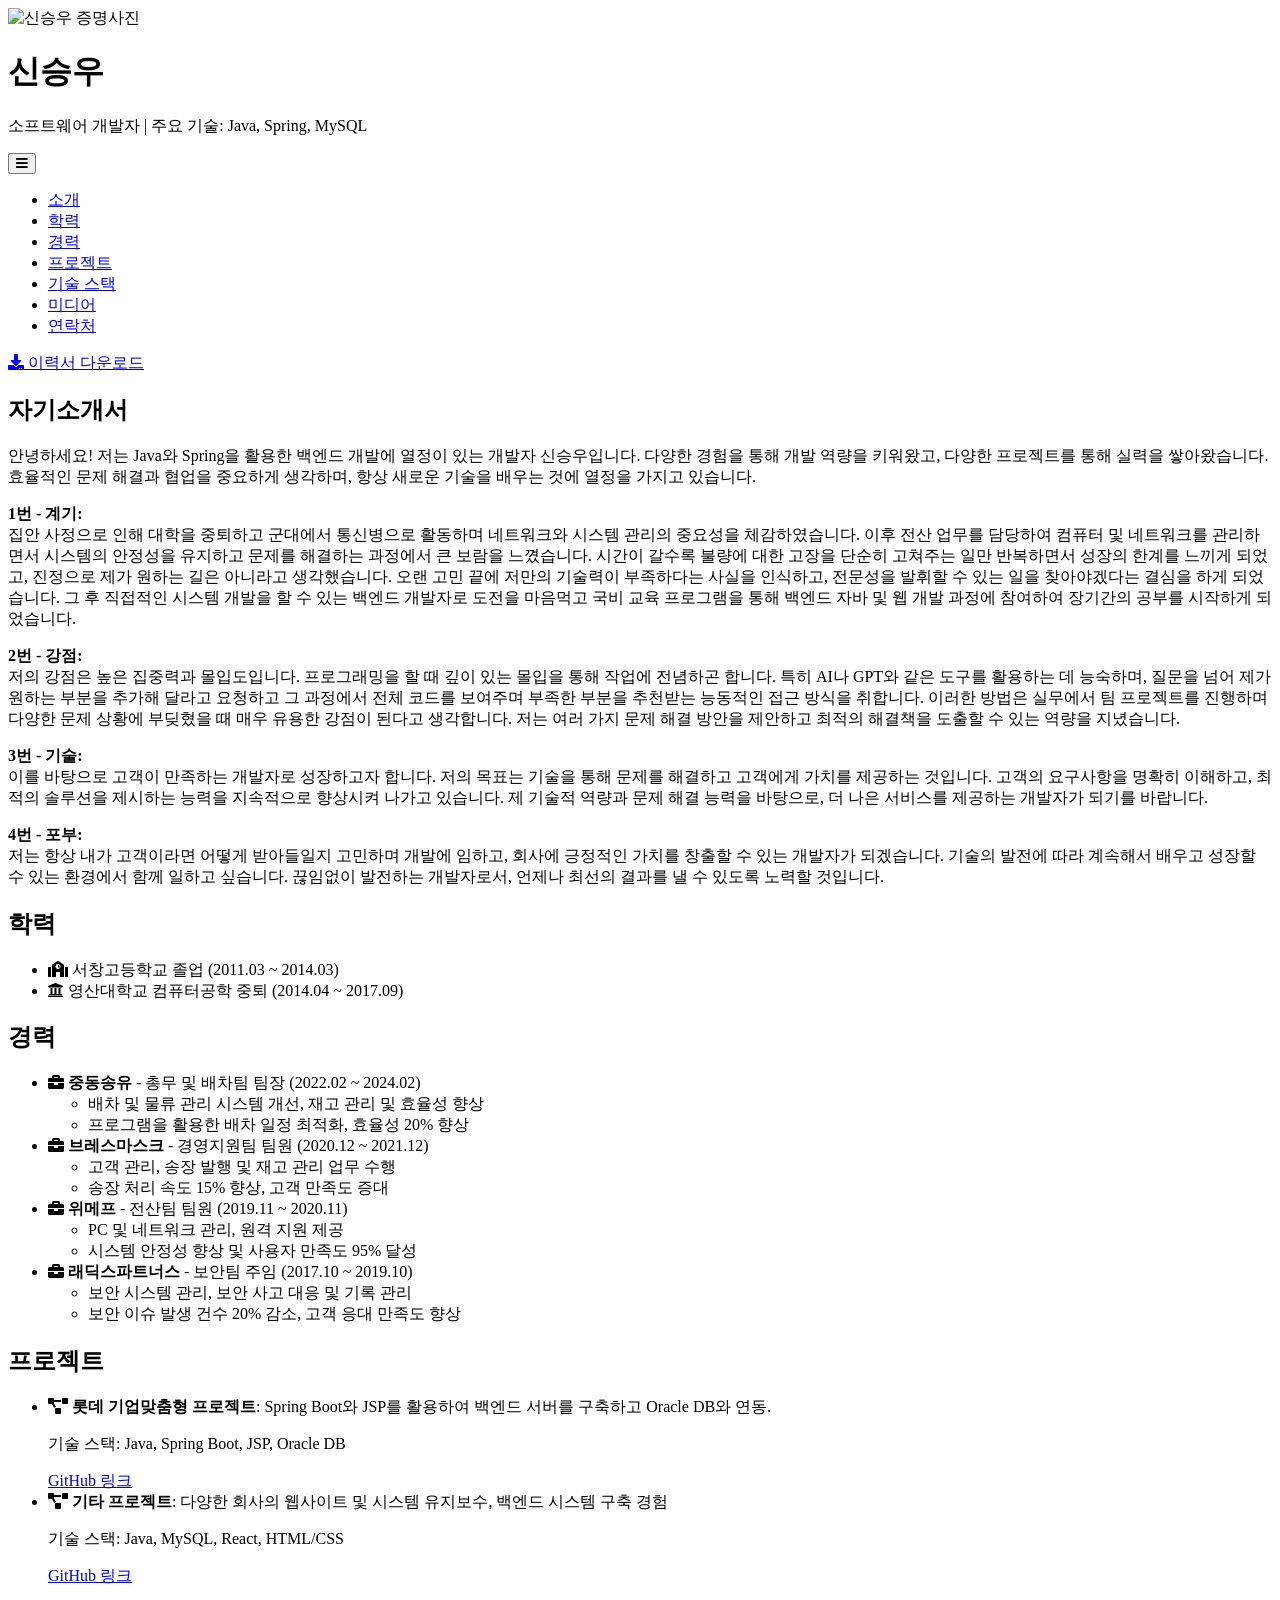
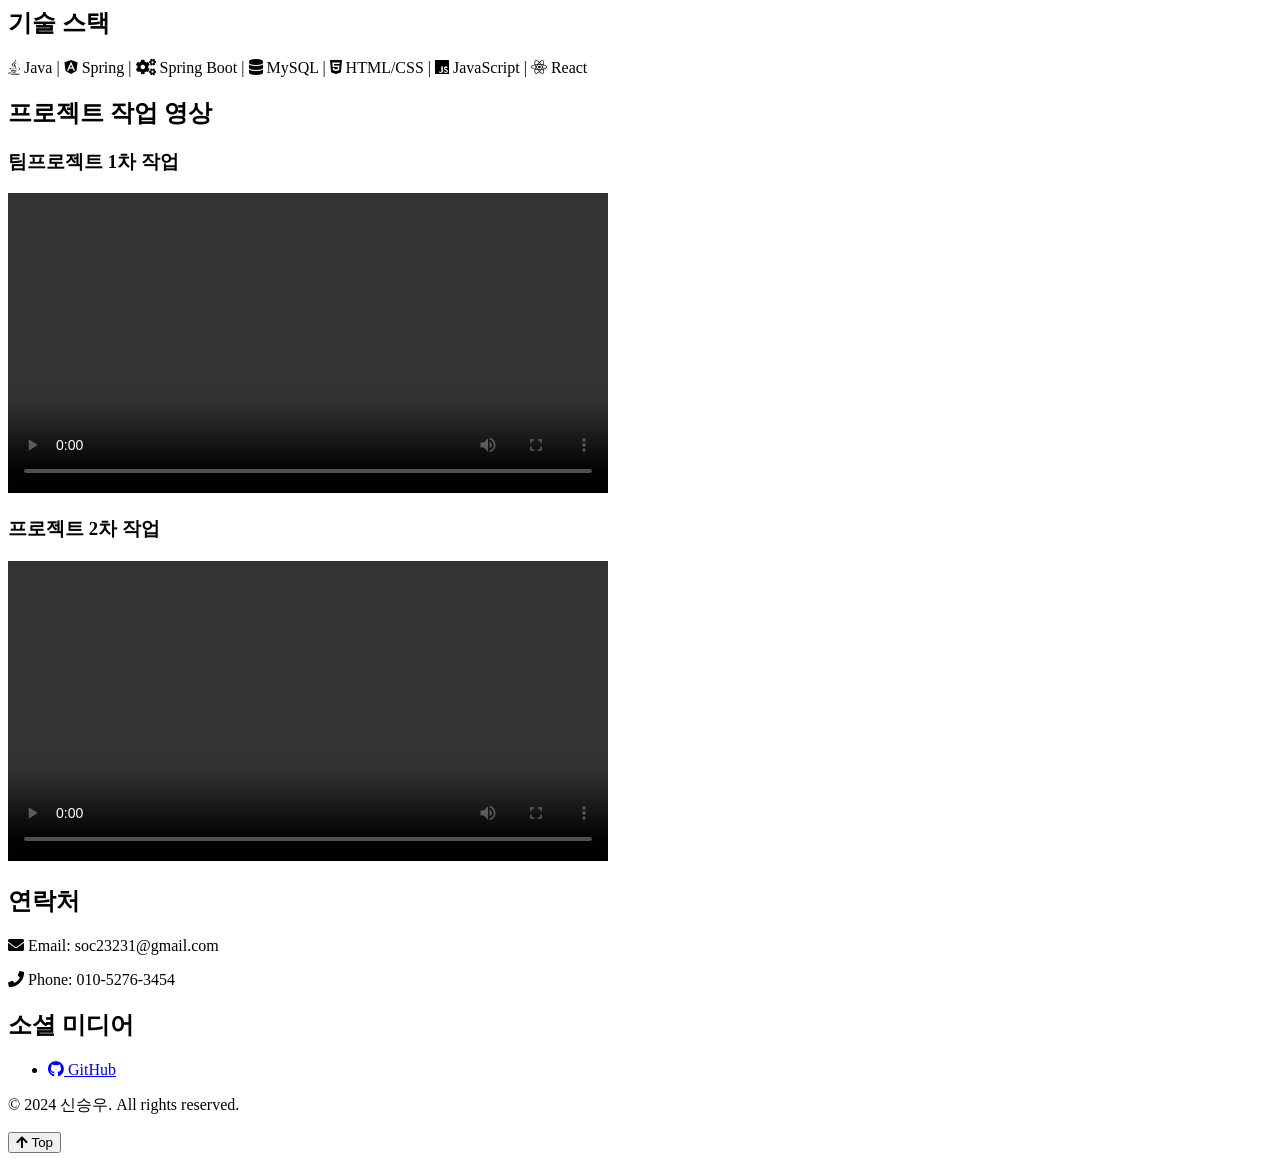
==== index.htm @ 947c0a03 "Merge branch 'master' of https://github.com/seungwoosin/portfolio" ====
<!DOCTYPE html>
<html lang="ko">
<head>
  <meta charset="UTF-8">
  <meta name="viewport" content="width=device-width, initial-scale=1.0">
  <meta name="description" content="신승우 포트폴리오 웹사이트, Java, Spring을 활용한 백엔드 개발자">
  <meta name="author" content="신승우">
  <meta name="keywords" content="Java, Spring, Spring Boot, MySQL, 백엔드 개발자, 포트폴리오">
  <title>포트폴리오 - 신승우</title>
  <link rel="stylesheet" href="style.css">
  <!-- Font Awesome 아이콘 라이브러리 추가 -->
  <link rel="stylesheet" href="https://cdnjs.cloudflare.com/ajax/libs/font-awesome/5.15.4/css/all.min.css">
</head>
<body>
  <div id="loading">
    <div class="spinner"></div>
  </div>

  <header>
    <div class="container">
      <div class="profile-photo">
        <img src="images/증명사진3.jpg" alt="신승우 증명사진">
      </div>
      <h1>신승우</h1>
      <p>소프트웨어 개발자 | 주요 기술: Java, Spring, MySQL</p>

      <!-- 햄버거 메뉴 버튼 -->
      <button id="hamburger" class="hamburger-icon"><i class="fas fa-bars"></i></button>
      <nav id="navbar" class="hidden">
        <ul>
          <li><a href="#about">소개</a></li>
          <li><a href="#education">학력</a></li>
          <li><a href="#experience">경력</a></li>
          <li><a href="#projects">프로젝트</a></li>
          <li><a href="#skills">기술 스택</a></li>
          <li><a href="#media">미디어</a></li>
          <li><a href="#contact">연락처</a></li>
        </ul>
      </nav>
    </div>

    <!-- 이력서 다운로드 버튼 -->
    <div id="download-btn">
      <a href="assets/이력서.pdf" download><i class="fas fa-download"></i> 이력서 다운로드</a>
    </div>
  </header>

  <main>
    <section id="about" class="section">
      <h2>자기소개서</h2>
      <p>안녕하세요! 저는 Java와 Spring을 활용한 백엔드 개발에 열정이 있는 개발자 신승우입니다. 다양한 경험을 통해 개발 역량을 키워왔고, 다양한 프로젝트를 통해 실력을 쌓아왔습니다. 효율적인 문제 해결과 협업을 중요하게 생각하며, 항상 새로운 기술을 배우는 것에 열정을 가지고 있습니다.</p>

      <p><strong>1번 - 계기:</strong><br>
        집안 사정으로 인해 대학을 중퇴하고 군대에서 통신병으로 활동하며 네트워크와 시스템 관리의 중요성을 체감하였습니다. 이후 전산 업무를 담당하여 컴퓨터 및 네트워크를 관리하면서 시스템의 안정성을 유지하고 문제를 해결하는 과정에서 큰 보람을 느꼈습니다. 시간이 갈수록 불량에 대한 고장을 단순히 고쳐주는 일만 반복하면서 성장의 한계를 느끼게 되었고, 진정으로 제가 원하는 길은 아니라고 생각했습니다. 오랜 고민 끝에 저만의 기술력이 부족하다는 사실을 인식하고, 전문성을 발휘할 수 있는 일을 찾아야겠다는 결심을 하게 되었습니다. 그 후 직접적인 시스템 개발을 할 수 있는 백엔드 개발자로 도전을 마음먹고 국비 교육 프로그램을 통해 백엔드 자바 및 웹 개발 과정에 참여하여 장기간의 공부를 시작하게 되었습니다.</p>
      
      <p><strong>2번 - 강점:</strong><br>
        저의 강점은 높은 집중력과 몰입도입니다. 프로그래밍을 할 때 깊이 있는 몰입을 통해 작업에 전념하곤 합니다. 특히 AI나 GPT와 같은 도구를 활용하는 데 능숙하며, 질문을 넘어 제가 원하는 부분을 추가해 달라고 요청하고 그 과정에서 전체 코드를 보여주며 부족한 부분을 추천받는 능동적인 접근 방식을 취합니다. 이러한 방법은 실무에서 팀 프로젝트를 진행하며 다양한 문제 상황에 부딪혔을 때 매우 유용한 강점이 된다고 생각합니다. 저는 여러 가지 문제 해결 방안을 제안하고 최적의 해결책을 도출할 수 있는 역량을 지녔습니다.</p>

      <p><strong>3번 - 기술:</strong><br>
        이를 바탕으로 고객이 만족하는 개발자로 성장하고자 합니다. 저의 목표는 기술을 통해 문제를 해결하고 고객에게 가치를 제공하는 것입니다. 고객의 요구사항을 명확히 이해하고, 최적의 솔루션을 제시하는 능력을 지속적으로 향상시켜 나가고 있습니다. 제 기술적 역량과 문제 해결 능력을 바탕으로, 더 나은 서비스를 제공하는 개발자가 되기를 바랍니다.</p>

      <p><strong>4번 - 포부:</strong><br>
        저는 항상 내가 고객이라면 어떻게 받아들일지 고민하며 개발에 임하고, 회사에 긍정적인 가치를 창출할 수 있는 개발자가 되겠습니다. 기술의 발전에 따라 계속해서 배우고 성장할 수 있는 환경에서 함께 일하고 싶습니다. 끊임없이 발전하는 개발자로서, 언제나 최선의 결과를 낼 수 있도록 노력할 것입니다.</p>
    </section>

    <section id="education" class="section">
      <h2>학력</h2>
      <ul>
        <li><i class="fas fa-school"></i> 서창고등학교 졸업 (2011.03 ~ 2014.03)</li>
        <li><i class="fas fa-university"></i> 영산대학교 컴퓨터공학 중퇴 (2014.04 ~ 2017.09)</li>
      </ul>
    </section>

    <section id="experience" class="section">
      <h2>경력</h2>
      <ul>
        <li><i class="fas fa-briefcase"></i> <strong>중동송유</strong> - 총무 및 배차팀 팀장 (2022.02 ~ 2024.02)
          <ul>
            <li>배차 및 물류 관리 시스템 개선, 재고 관리 및 효율성 향상</li>
            <li>프로그램을 활용한 배차 일정 최적화, 효율성 20% 향상</li>
          </ul>
        </li>
        <li><i class="fas fa-briefcase"></i> <strong>브레스마스크</strong> - 경영지원팀 팀원 (2020.12 ~ 2021.12)
          <ul>
            <li>고객 관리, 송장 발행 및 재고 관리 업무 수행</li>
            <li>송장 처리 속도 15% 향상, 고객 만족도 증대</li>
          </ul>
        </li>
        <li><i class="fas fa-briefcase"></i> <strong>위메프</strong> - 전산팀 팀원 (2019.11 ~ 2020.11)
          <ul>
            <li>PC 및 네트워크 관리, 원격 지원 제공</li>
            <li>시스템 안정성 향상 및 사용자 만족도 95% 달성</li>
          </ul>
        </li>
        <li><i class="fas fa-briefcase"></i> <strong>래딕스파트너스</strong> - 보안팀 주임 (2017.10 ~ 2019.10)
          <ul>
            <li>보안 시스템 관리, 보안 사고 대응 및 기록 관리</li>
            <li>보안 이슈 발생 건수 20% 감소, 고객 응대 만족도 향상</li>
          </ul>
        </li>
      </ul>
    </section>

    <section id="projects" class="section">
      <h2>프로젝트</h2>
      <ul>
        <li>
          <i class="fas fa-project-diagram"></i> <strong>롯데 기업맞춤형 프로젝트</strong>: Spring Boot와 JSP를 활용하여 백엔드 서버를 구축하고 Oracle DB와 연동.
          <p>기술 스택: Java, Spring Boot, JSP, Oracle DB</p>
          <a href="https://github.com/yourproject" target="_blank">GitHub 링크</a>
        </li>
        <li>
          <i class="fas fa-project-diagram"></i> <strong>기타 프로젝트</strong>: 다양한 회사의 웹사이트 및 시스템 유지보수, 백엔드 시스템 구축 경험
          <p>기술 스택: Java, MySQL, React, HTML/CSS</p>
          <a href="https://github.com/yourproject" target="_blank">GitHub 링크</a>
        </li>
      </ul>
    </section>

    <section id="skills" class="section">
      <h2>기술 스택</h2>
      <p><i class="fab fa-java"></i> Java | <i class="fab fa-angular"></i> Spring | <i class="fas fa-cogs"></i> Spring Boot | <i class="fas fa-database"></i> MySQL | <i class="fab fa-html5"></i> HTML/CSS | <i class="fab fa-js"></i> JavaScript | <i class="fab fa-react"></i> React</p>
    </section>

    <section id="media" class="section">
      <h2>프로젝트 작업 영상</h2>
      <h3>팀프로젝트 1차 작업</h3>
      <video controls width="600">
      <source src="assets/1차 프로젝트.mp4" type="video/mp4">
      브라우저에서 비디오를 지원하지 않습니다.
      </video>
      <h3>프로젝트 2차 작업</h3>
      <video controls width="600">
        <source src="assets/2차 개인프로젝트.mp4" type="video/mp4">
        브라우저에서 비디오를 지원하지 않습니다.
      </video>
    </section>

    <section id="contact" class="section">
      <h2>연락처</h2>
      <p><i class="fas fa-envelope"></i> Email: soc23231@gmail.com</p>
      <p><i class="fas fa-phone"></i> Phone: 010-5276-3454</p>
    </section>

    <section id="social" class="section">
      <h2>소셜 미디어</h2>
      <ul class="social-links">
        <li><a href="https://github.com/yourprofile" target="_blank" aria-label="GitHub 프로필"><i class="fab fa-github"></i> GitHub</a></li>
      </ul>
    </section>
  </main>

  <footer>
    <p>&copy; 2024 신승우. All rights reserved.</p>
    <button id="scrollToTop" class="hidden" aria-label="페이지 상단으로 이동"><i class="fas fa-arrow-up"></i> Top</button>
  </footer>

  <script src="script.js"></script>
  <script>
    window.addEventListener('load', function() {
        document.getElementById('loading').style.display = 'none';
    });

    const observer = new IntersectionObserver((entries, observer) => {
      entries.forEach(entry => {
        if (entry.isIntersecting) {
          entry.target.classList.add('visible');
        }
      });
    }, { threshold: 0.3 });

    document.querySelectorAll('.section').forEach(section => {
      observer.observe(section);
    });

    document.querySelectorAll('nav a').forEach(anchor => {
      anchor.addEventListener('click', function (e) {
        e.preventDefault();
        const target = document.querySelector(this.getAttribute('href'));
        if (target) {
          window.scrollTo({
            top: target.offsetTop,
            behavior: 'smooth'
          });
        }
      });
    });

    window.addEventListener('scroll', () => {
      const sections = document.querySelectorAll('section');
      const navLinks = document.querySelectorAll('nav a');
      const scrollToTopButton = document.getElementById('scrollToTop');
  
      sections.forEach((section, index) => {
        const rect = section.getBoundingClientRect();
        if (rect.top >= 0 && rect.top < window.innerHeight / 2) {
          navLinks.forEach(link => link.classList.remove('active'));
          navLinks[index]?.classList.add('active');
        }
      });

      if (window.scrollY > 300) {
        scrollToTopButton?.classList.add('visible');
        scrollToTopButton?.classList.remove('hidden');
      } else {
        scrollToTopButton?.classList.add('hidden');
        scrollToTopButton?.classList.remove('visible');
      }
    });

    document.getElementById('scrollToTop')?.addEventListener('click', () => {
      window.scrollTo({ top: 0, behavior: 'smooth' });
    });
  </script>
</body>
</html>
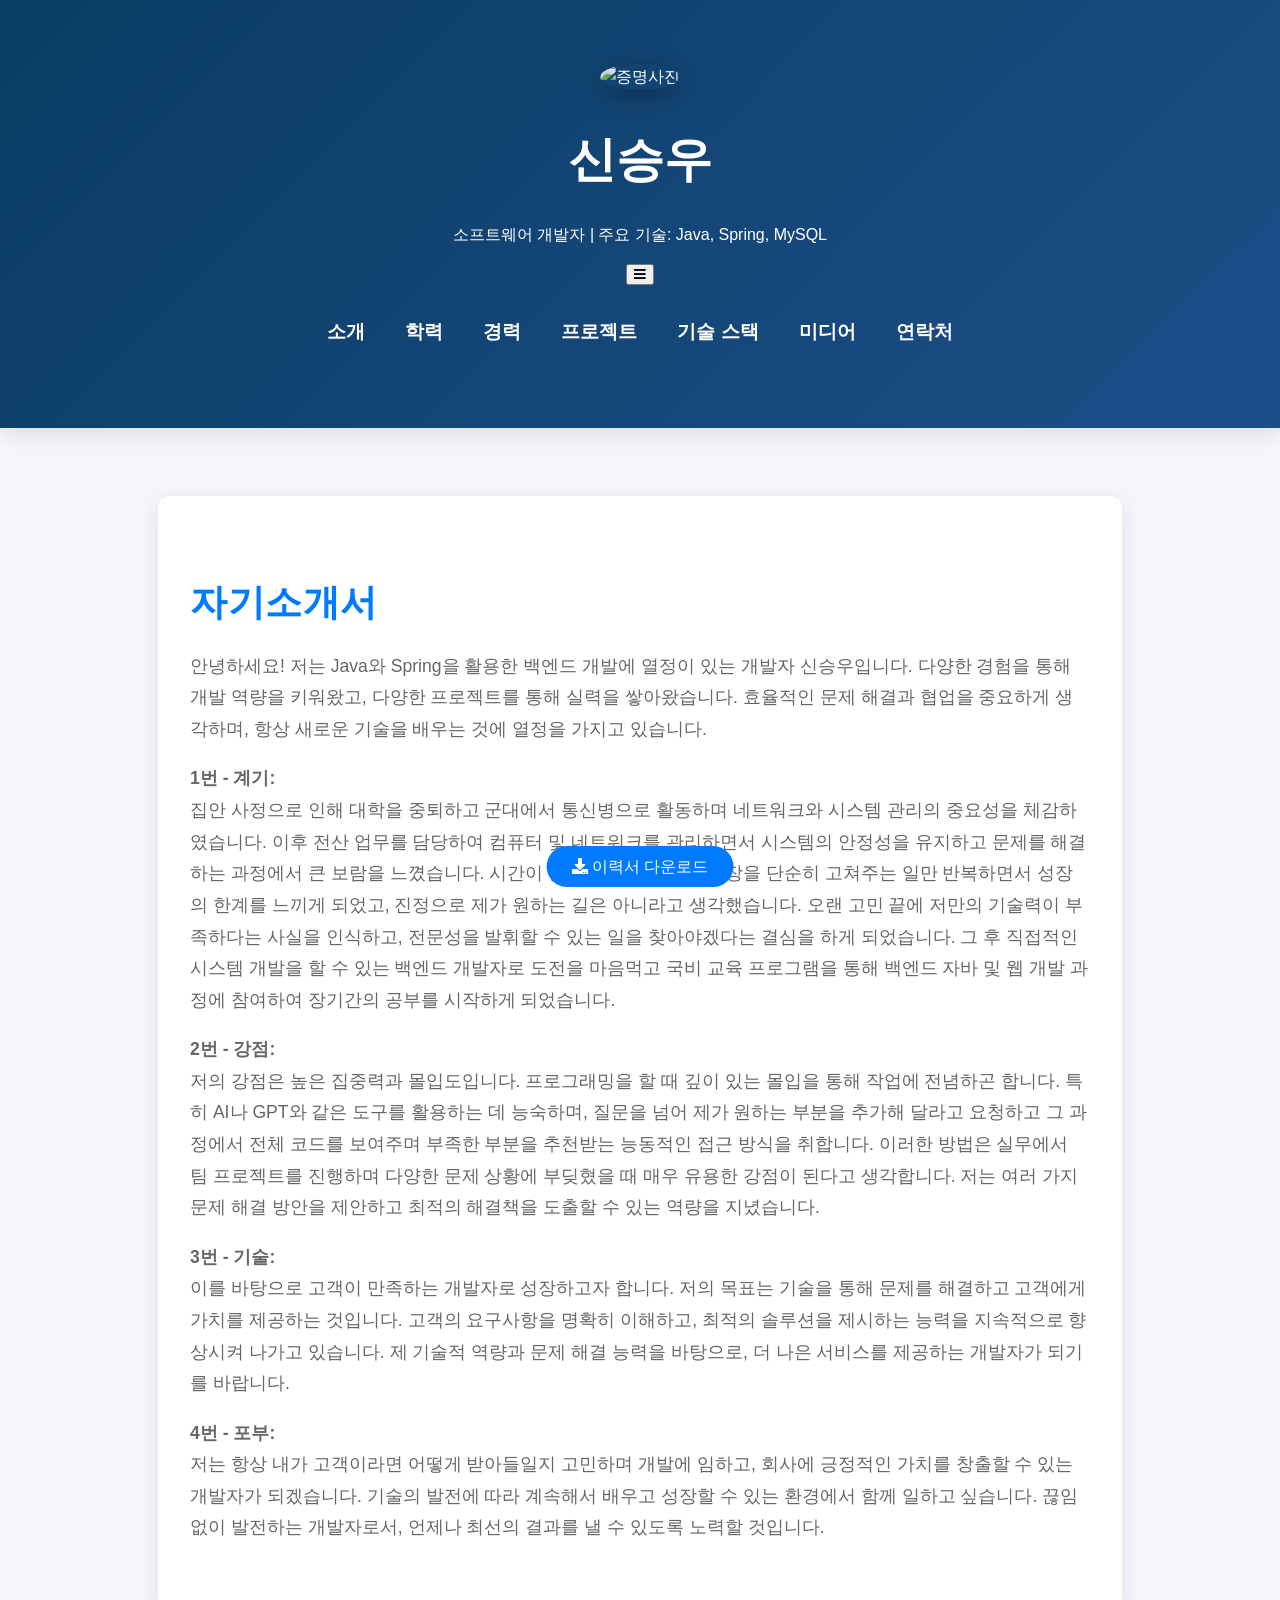
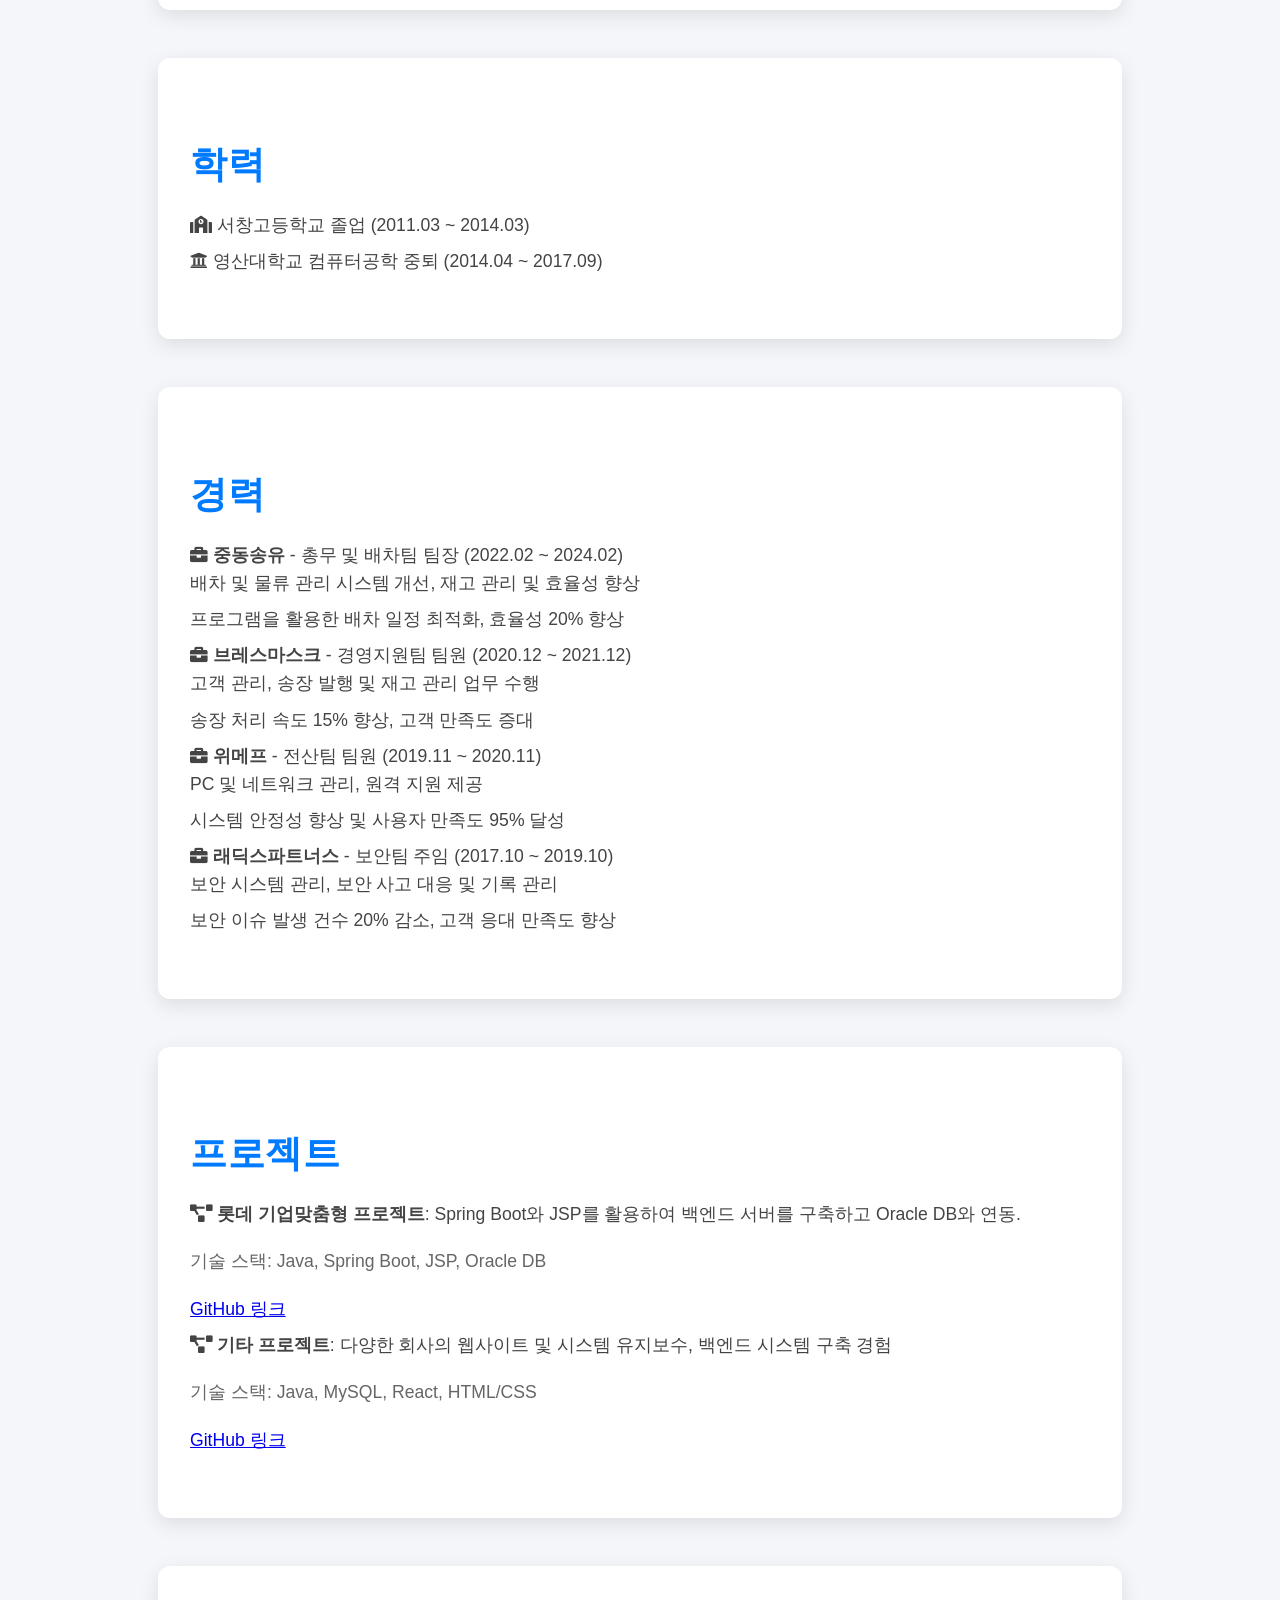
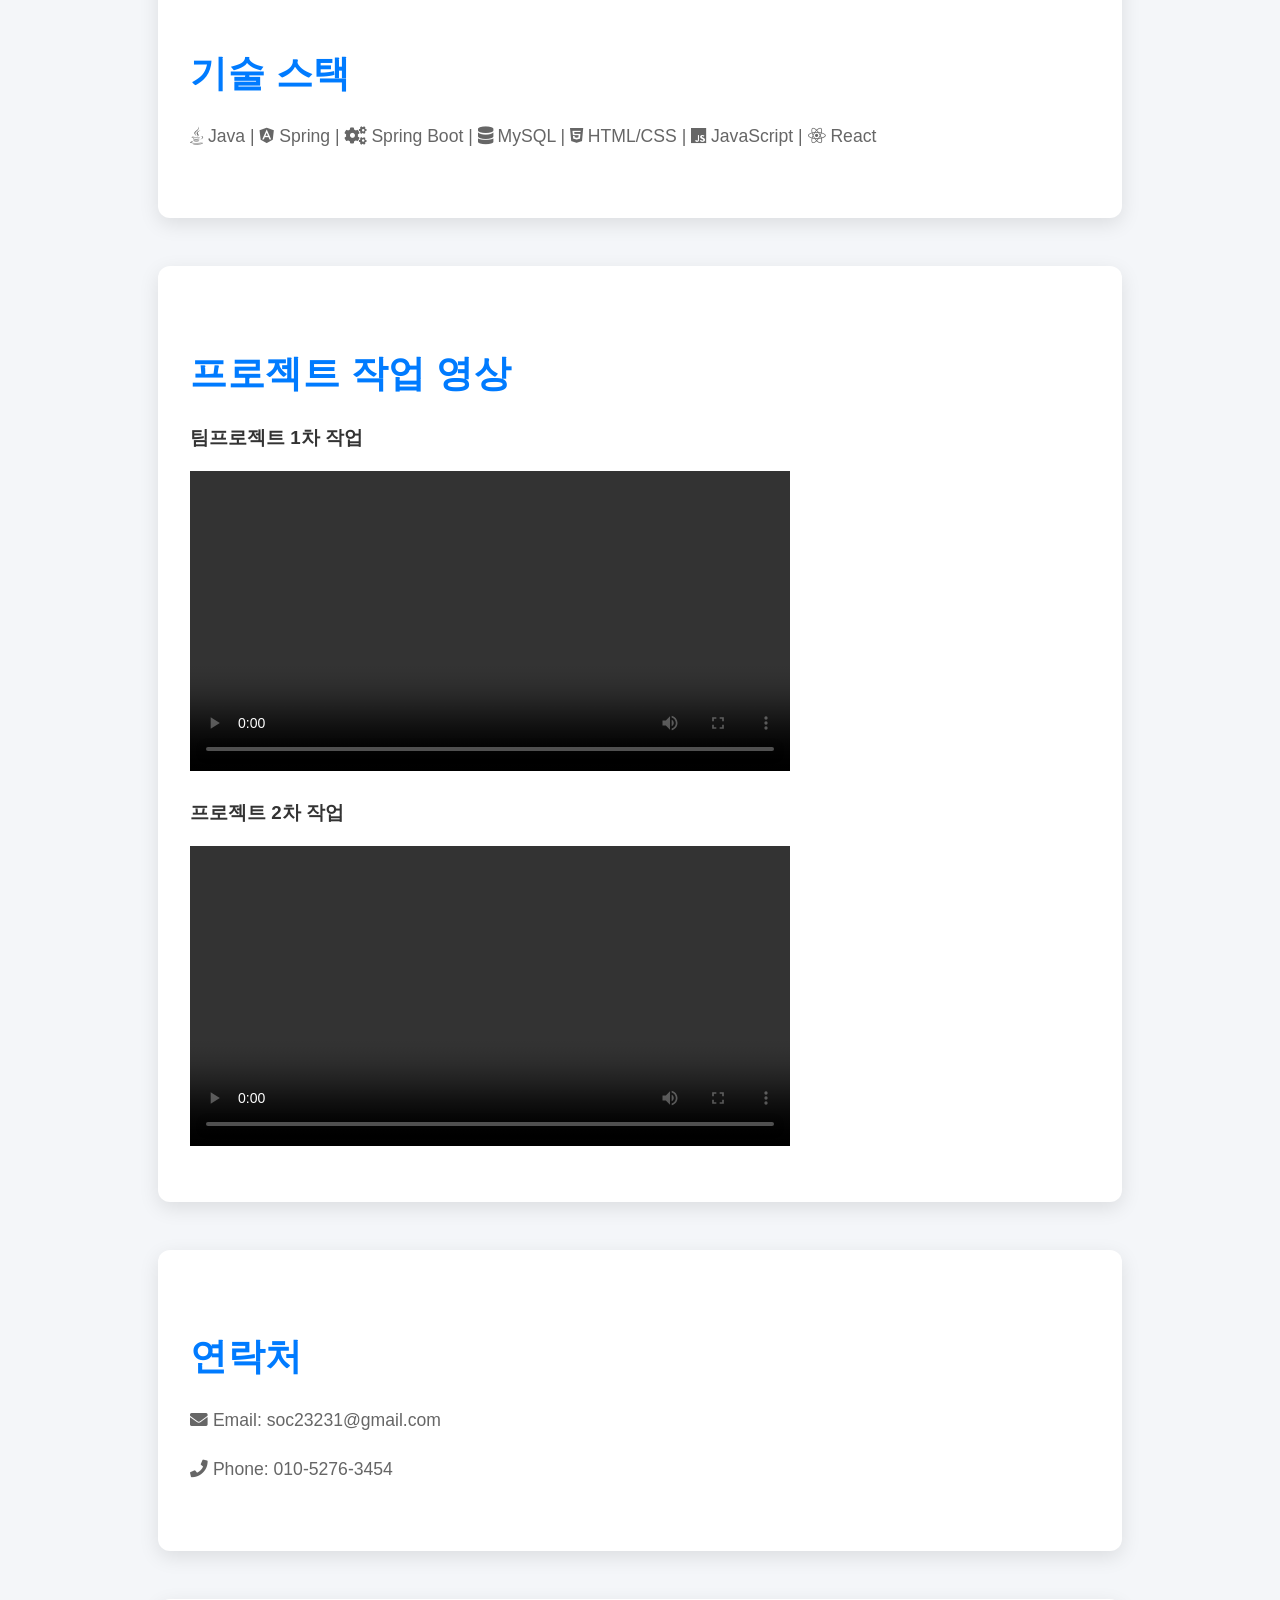
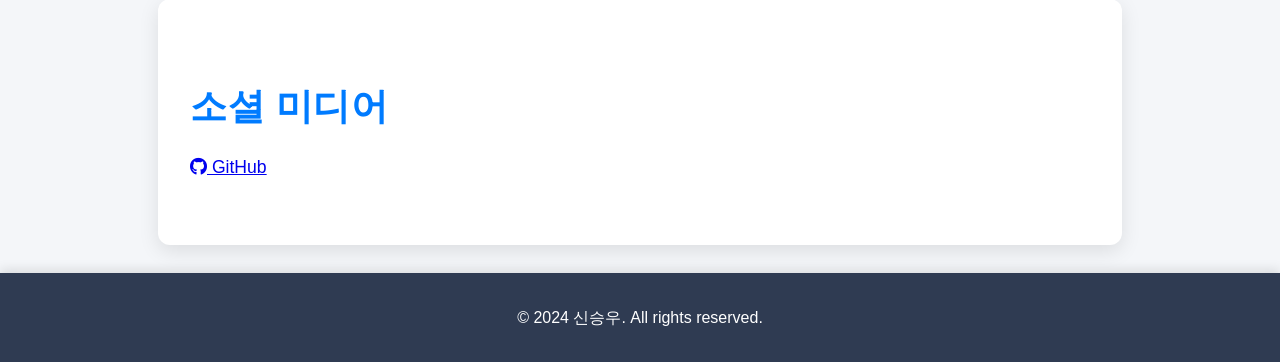
==== commit 48cfd288: "1" ====
--- a/index.htm
+++ b/index.htm
@@ -7,7 +7,7 @@
   <meta name="author" content="신승우">
   <meta name="keywords" content="Java, Spring, Spring Boot, MySQL, 백엔드 개발자, 포트폴리오">
   <title>포트폴리오 - 신승우</title>
-  <link rel="stylesheet" href="style.css">
+  <link rel="stylesheet" href="portfolio-site/style.css">
   <!-- Font Awesome 아이콘 라이브러리 추가 -->
   <link rel="stylesheet" href="https://cdnjs.cloudflare.com/ajax/libs/font-awesome/5.15.4/css/all.min.css">
 </head>
@@ -19,7 +19,7 @@
   <header>
     <div class="container">
       <div class="profile-photo">
-        <img src="images/증명사진3.jpg" alt="신승우 증명사진">
+        <img src="images/증명사진3.jpg" alt="증명사진">
       </div>
       <h1>신승우</h1>
       <p>소프트웨어 개발자 | 주요 기술: Java, Spring, MySQL</p>
@@ -41,7 +41,7 @@
 
     <!-- 이력서 다운로드 버튼 -->
     <div id="download-btn">
-      <a href="assets/이력서.pdf" download><i class="fas fa-download"></i> 이력서 다운로드</a>
+      <a href="portfolio-site/assets/이력서.pdf" download><i class="fas fa-download"></i> 이력서 다운로드</a>
     </div>
   </header>
 
@@ -126,12 +126,12 @@
       <h2>프로젝트 작업 영상</h2>
       <h3>팀프로젝트 1차 작업</h3>
       <video controls width="600">
-      <source src="assets/1차 프로젝트.mp4" type="video/mp4">
+      <source src="portfolio-site/assets/1차 프로젝트.mp4" type="video/mp4">
       브라우저에서 비디오를 지원하지 않습니다.
       </video>
       <h3>프로젝트 2차 작업</h3>
       <video controls width="600">
-        <source src="assets/2차 개인프로젝트.mp4" type="video/mp4">
+        <source src="portfolio-site/assets/2차 개인프로젝트.mp4" type="video/mp4">
         브라우저에서 비디오를 지원하지 않습니다.
       </video>
     </section>
--- a/portfolio-site/style.css
+++ b/portfolio-site/style.css
@@ -0,0 +1,235 @@
+/* 전체적인 스타일 */
+body {
+    margin: 0;
+    font-family: 'Roboto', Arial, sans-serif;
+    line-height: 1.6;
+    background-color: #f4f6f9; /* 밝은 회색 배경 */
+    color: #333;
+    transition: background-color 0.3s ease;
+}
+
+#loading {
+    position: fixed;
+    top: 0;
+    left: 0;
+    width: 100vw;
+    height: 100vh;
+    background: rgba(255, 255, 255, 0.9);
+    z-index: 1000;
+    display: flex;
+    justify-content: center;
+    align-items: center;
+}
+
+.spinner {
+    border: 4px solid #e1e1e1;
+    border-top: 4px solid #007BFF; /* 세련된 파란색 */
+    border-radius: 50%;
+    width: 50px;
+    height: 50px;
+    animation: spin 1s linear infinite;
+}
+
+@keyframes spin {
+    0% {
+        transform: rotate(0deg);
+    }
+    100% {
+        transform: rotate(360deg);
+    }
+}
+
+/* 헤더 스타일 */
+header {
+    background: linear-gradient(135deg, #0a3d63, #1d4e89); /* 더 세련된 그라데이션 */
+    color: #fff;
+    padding: 4rem 0;
+    box-shadow: 0 6px 20px rgba(0, 0, 0, 0.1);
+    position: relative;
+    transition: background-color 0.3s ease-in-out;
+}
+
+header .container {
+    display: flex;
+    flex-direction: column;
+    align-items: center;
+    text-align: center;
+}
+
+header .profile-photo img {
+    width: 150px;
+    height: 150px;
+    border-radius: 50%;
+    margin-bottom: 1.5rem;
+    box-shadow: 0 6px 25px rgba(0, 0, 0, 0.3);
+    transition: transform 0.3s ease, box-shadow 0.3s ease;
+}
+
+header .profile-photo img:hover {
+    transform: scale(1.1);
+    box-shadow: 0 8px 30px rgba(0, 0, 0, 0.3);
+}
+
+header h1 {
+    font-size: 3rem;
+    font-weight: 700;
+    margin: 0.5rem 0;
+}
+
+header nav ul {
+    list-style: none;
+    padding: 0;
+    display: flex;
+    gap: 2.5rem;
+    margin-top: 2rem;
+}
+
+header nav a {
+    color: #fff;
+    font-size: 1.2rem;
+    text-decoration: none;
+    font-weight: 600;
+    text-transform: uppercase;
+    transition: color 0.3s ease-in-out;
+}
+
+header nav a:hover {
+    color: #ff7f50; /* 부드러운 오렌지 색 */
+}
+
+/* 각 섹션 스타일에 색상 추가 */
+.section {
+    padding: 3rem 2rem;
+    margin: 3rem auto;
+    max-width: 900px;
+    background-color: #fff;
+    border-radius: 12px;
+    box-shadow: 0 6px 20px rgba(0, 0, 0, 0.1);
+    transform: translateY(20px);
+    transition: transform 0.3s ease-in-out, box-shadow 0.3s ease-in-out;
+}
+
+/* 섹션별 폰트 색상 통일 */
+#about, #education, #experience, #projects, #skills, #media, #contact, #social {
+    color: #333;  /* 본문 텍스트 색상 일관되게 */
+}
+
+.section h2 {
+    font-size: 2.3rem;
+    color: #007BFF; /* 제목은 파란색으로 통일 */
+    margin-bottom: 1rem;
+    font-weight: 600;
+    text-transform: uppercase;
+    letter-spacing: 0.5px;
+}
+
+.section p {
+    font-size: 1.1rem;
+    color: #666; /* 본문 텍스트 색상 */
+    line-height: 1.8;
+}
+
+.section ul {
+    list-style: none;
+    padding-left: 0;
+}
+
+.section ul li {
+    font-size: 1.1rem;
+    color: #444;
+    margin-bottom: 0.5rem;
+}
+
+/* 푸터 스타일 */
+footer {
+    background-color: #2f3b52;
+    color: #fff;
+    text-align: center;
+    padding: 2rem 0;
+    box-shadow: 0 -4px 10px rgba(0, 0, 0, 0.1);
+}
+
+footer p {
+    font-size: 1rem;
+    font-weight: 300;
+    margin: 0;
+}
+
+footer a {
+    color: #ff7f50;
+    text-decoration: none;
+    transition: color 0.3s ease-in-out;
+}
+
+footer a:hover {
+    color: #ffd166;
+}
+
+/* 이력서 다운로드 버튼 */
+#download-btn {
+    position: fixed;
+    bottom: 20px;
+    left: 50%;
+    transform: translateX(-50%);
+    z-index: 1000;
+}
+
+#download-btn a {
+    background-color: #007BFF; /* 파란색 배경 */
+    color: #fff;
+    padding: 12px 25px;
+    font-size: 1rem;
+    text-decoration: none;
+    border-radius: 30px;
+    font-weight: 500;
+    transition: background-color 0.3s ease, transform 0.3s ease;
+}
+
+#download-btn a:hover {
+    background-color: #0056b3; /* 다크 블루로 변환 */
+    transform: scale(1.05);
+}
+
+/* 스크롤 버튼 스타일 */
+#scrollToTop {
+    position: fixed;
+    bottom: 30px;
+    right: 30px;
+    padding: 14px 20px;
+    font-size: 18px;
+    background-color: #2f3b52;
+    color: #fff;
+    border: none;
+    border-radius: 50%;
+    cursor: pointer;
+    opacity: 0;
+    visibility: hidden;
+    transition: opacity 0.3s, visibility 0.3s, transform 0.3s;
+    box-shadow: 0 4px 10px rgba(0, 0, 0, 0.1);
+}
+
+#scrollToTop.visible {
+    visibility: visible;
+    opacity: 1;
+    transform: translateY(0);
+}
+
+#scrollToTop.hidden {
+    visibility: hidden;
+    opacity: 0;
+    transform: translateY(20px);
+}
+
+#scrollToTop:hover {
+    background-color: #6b7b8c;
+}
+
+/* 섹션에 애니메이션 효과 추가 */
+.section {
+    opacity: 0;
+    transition: opacity 1s ease-out;
+}
+
+.section.visible {
+    opacity: 1;
+}
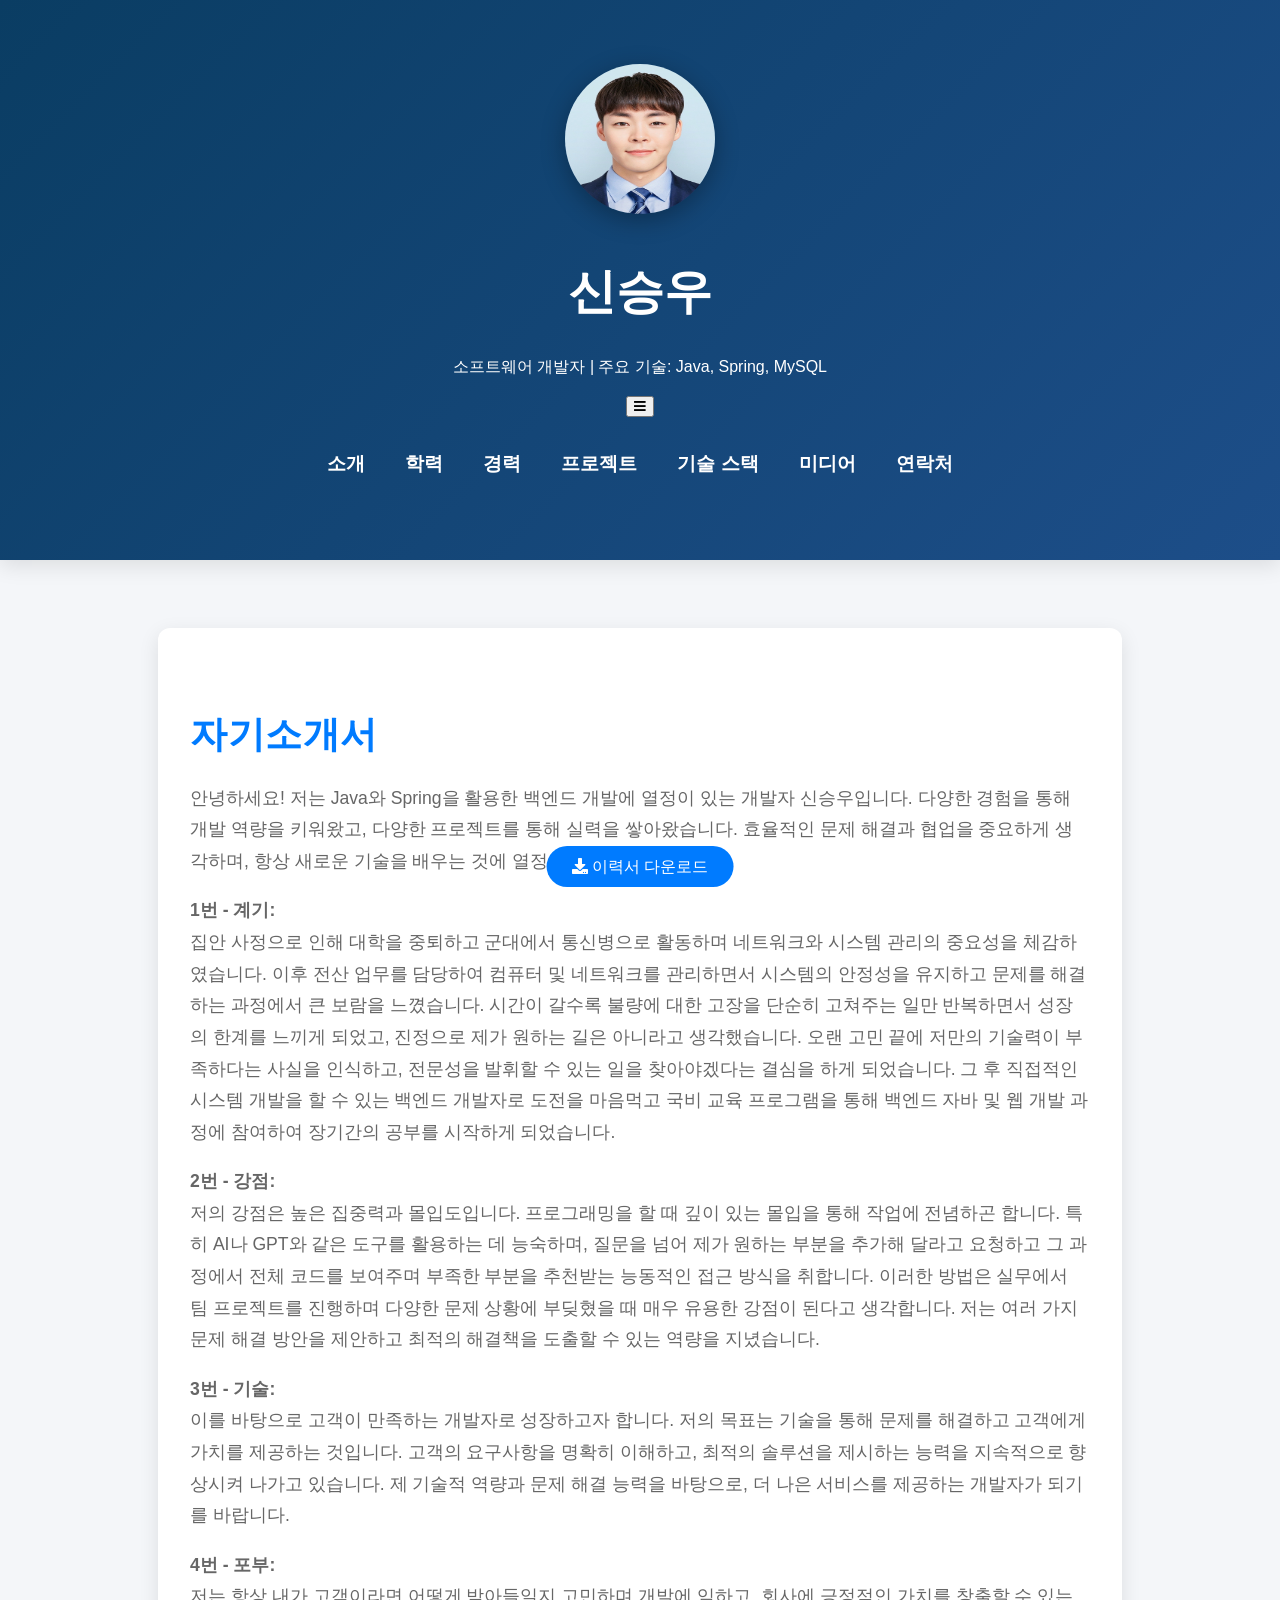
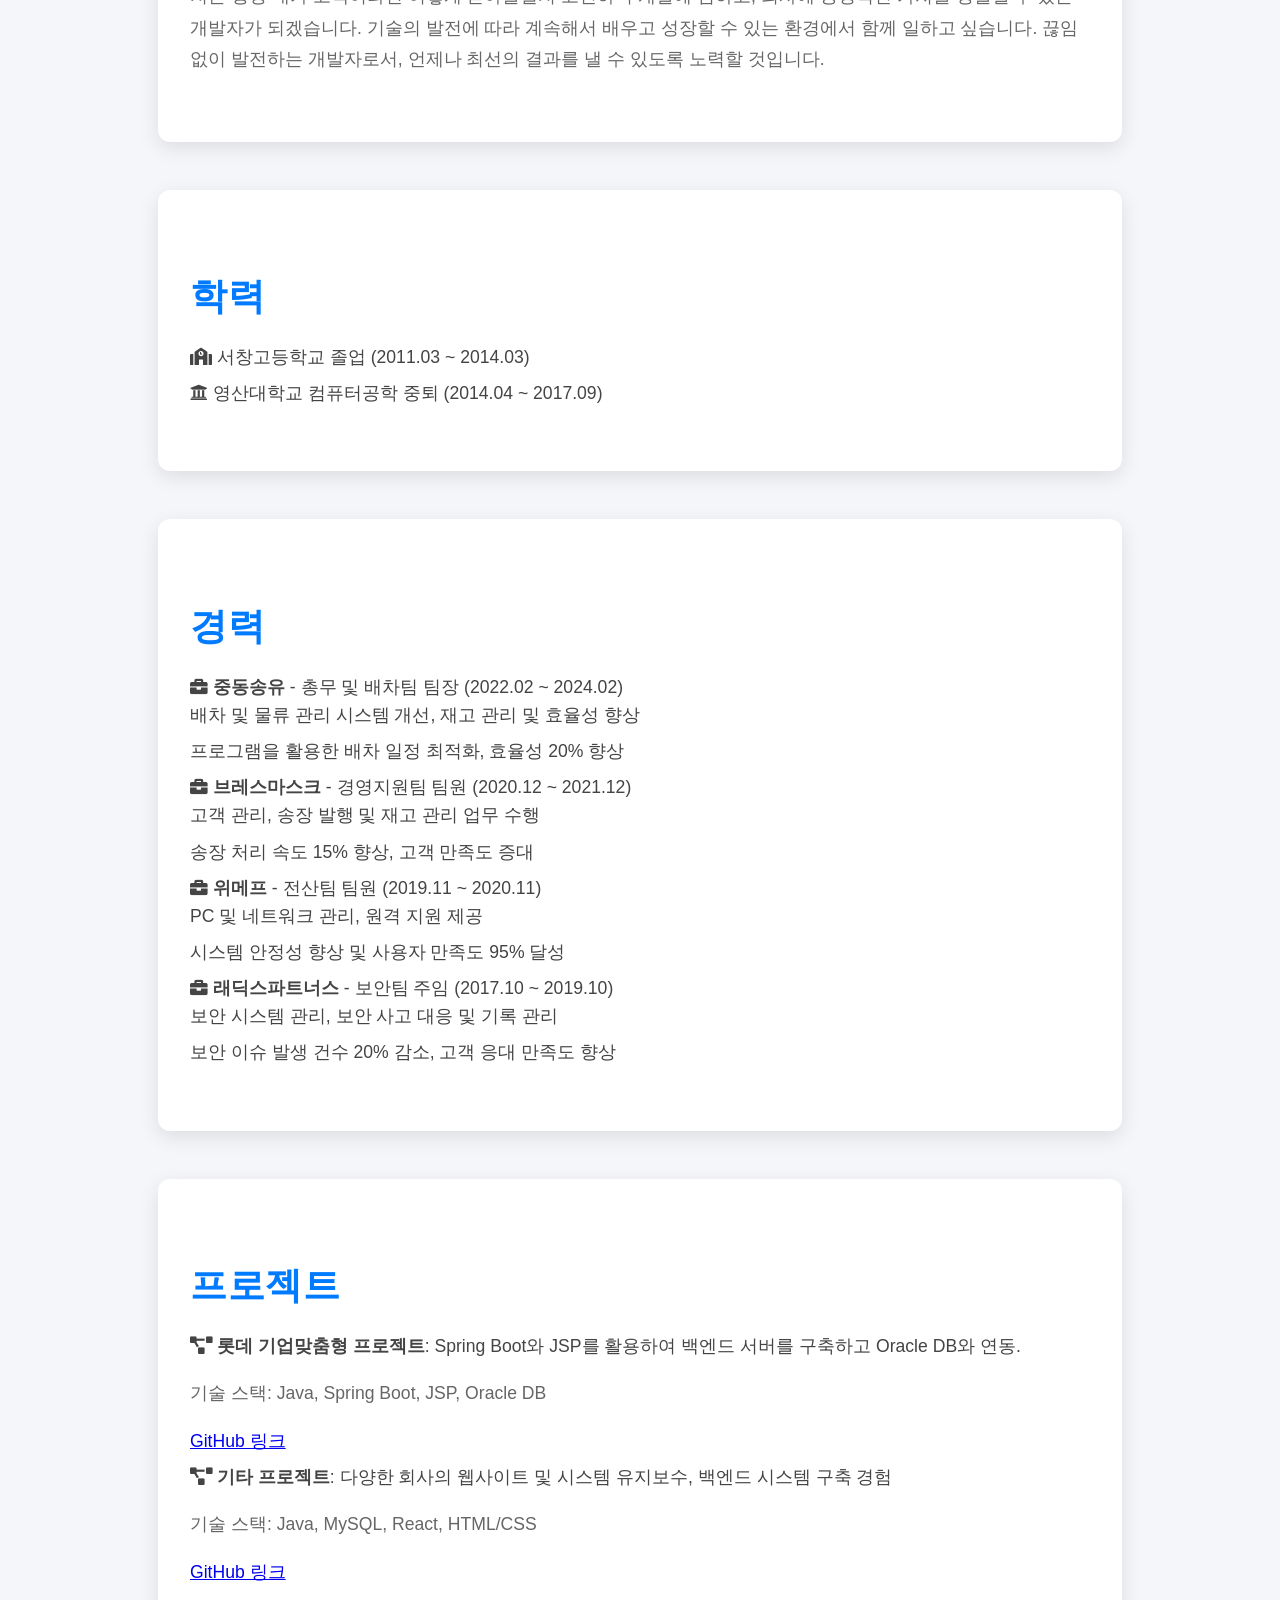
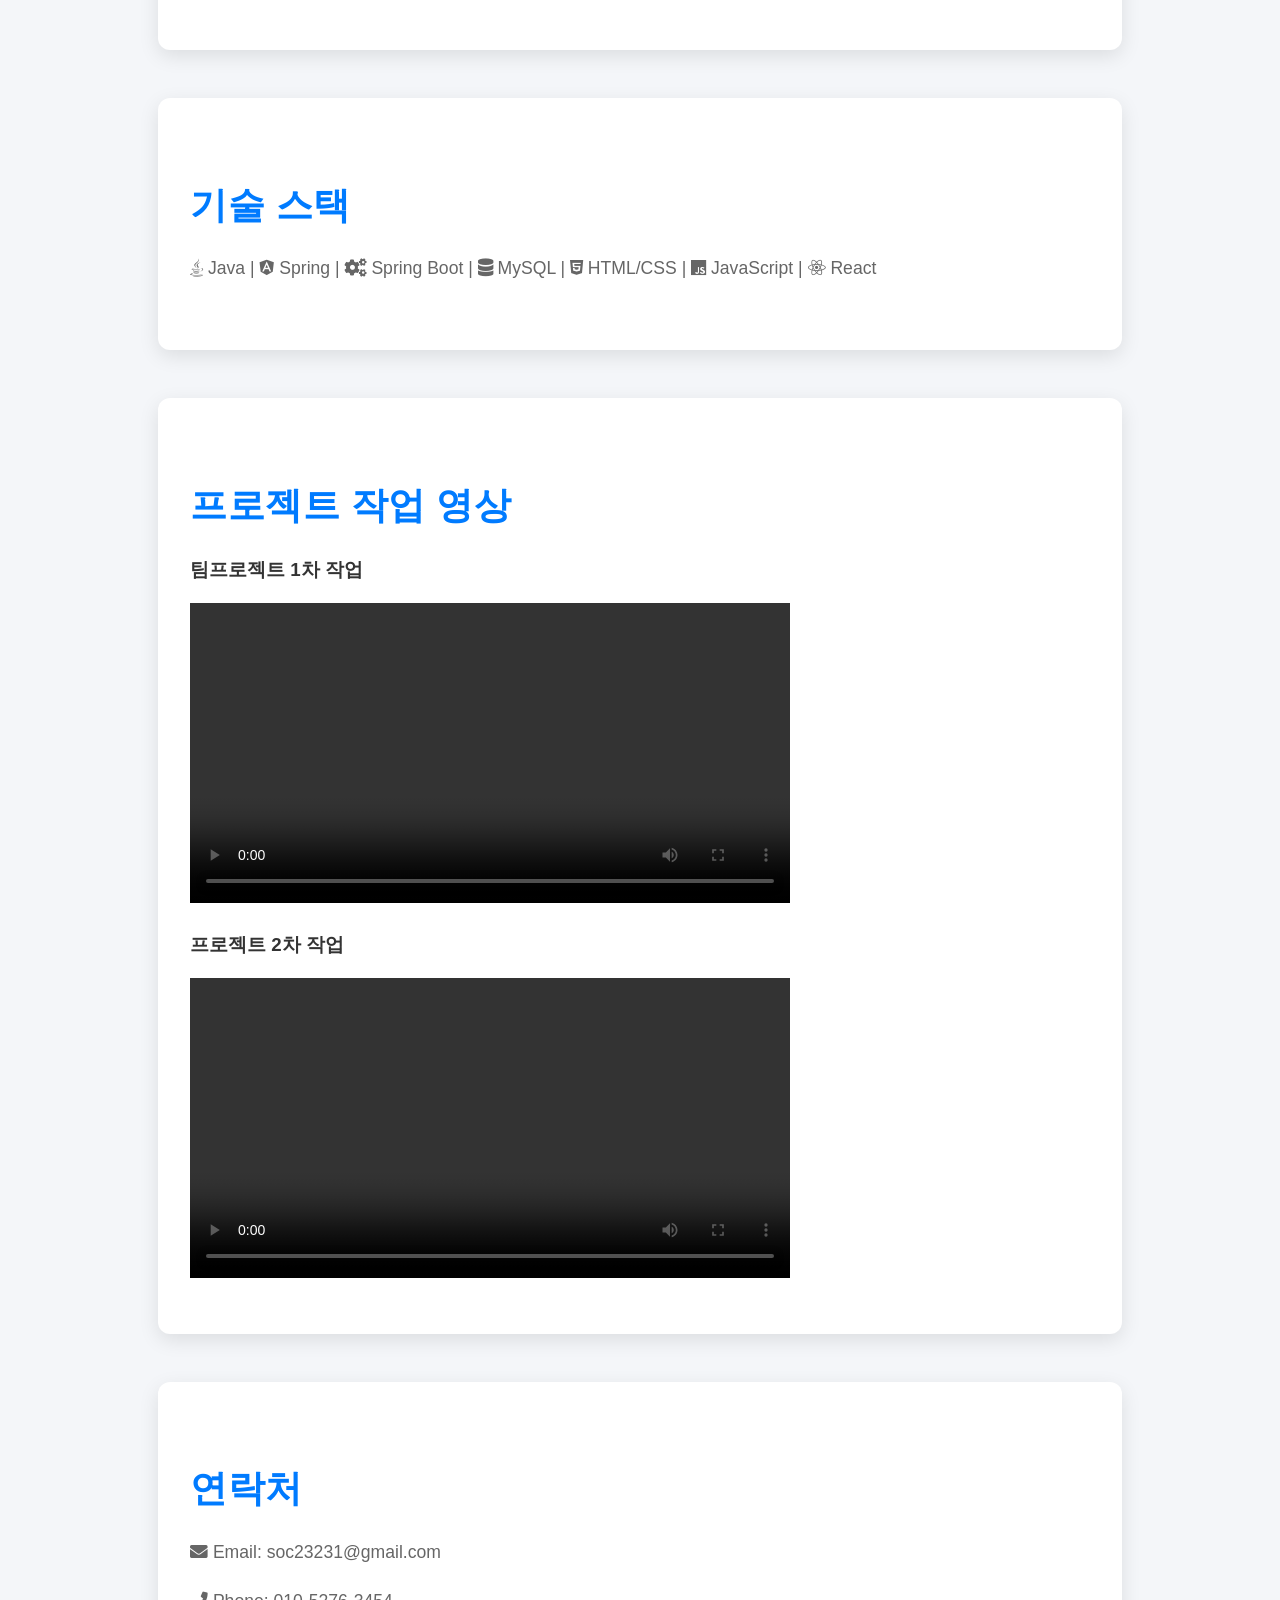
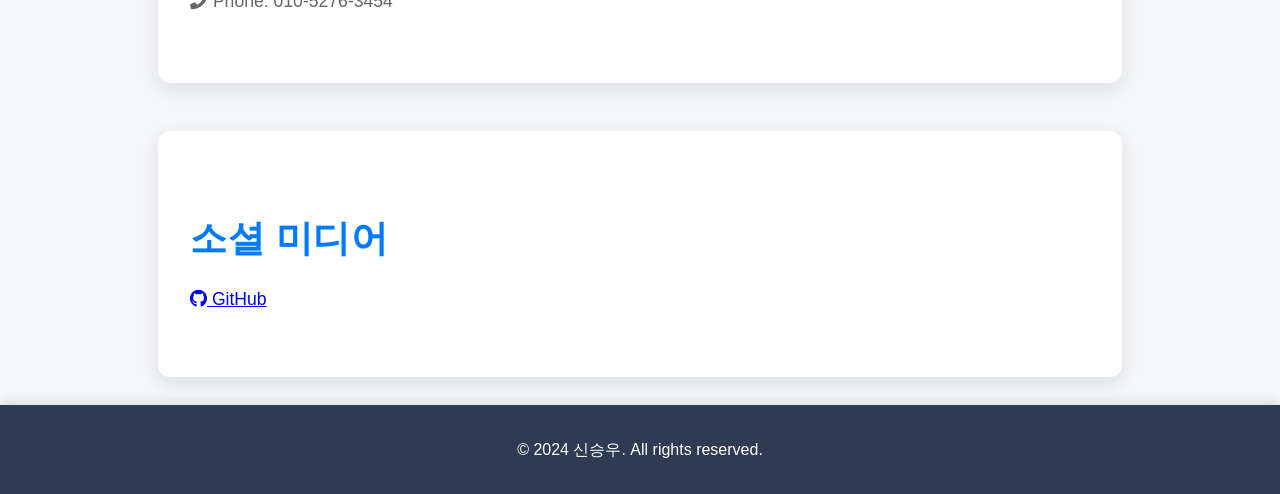
==== commit 85b371ac: "2" ====
--- a/index.htm
+++ b/index.htm
@@ -7,7 +7,8 @@
   <meta name="author" content="신승우">
   <meta name="keywords" content="Java, Spring, Spring Boot, MySQL, 백엔드 개발자, 포트폴리오">
   <title>포트폴리오 - 신승우</title>
-  <link rel="stylesheet" href="portfolio-site/style.css">
+  <!-- 수정된 경로 -->
+  <link rel="stylesheet" href="/portfolio-site/style.css">
   <!-- Font Awesome 아이콘 라이브러리 추가 -->
   <link rel="stylesheet" href="https://cdnjs.cloudflare.com/ajax/libs/font-awesome/5.15.4/css/all.min.css">
 </head>
@@ -19,7 +20,8 @@
   <header>
     <div class="container">
       <div class="profile-photo">
-        <img src="images/증명사진3.jpg" alt="증명사진">
+        <!-- 이미지 경로 수정 -->
+        <img src="/portfolio-site/images/증명사진3.jpg" alt="증명사진">
       </div>
       <h1>신승우</h1>
       <p>소프트웨어 개발자 | 주요 기술: Java, Spring, MySQL</p>
@@ -41,7 +43,8 @@
 
     <!-- 이력서 다운로드 버튼 -->
     <div id="download-btn">
-      <a href="portfolio-site/assets/이력서.pdf" download><i class="fas fa-download"></i> 이력서 다운로드</a>
+      <!-- 다운로드 경로 수정 -->
+      <a href="/portfolio-site/assets/이력서.pdf" download><i class="fas fa-download"></i> 이력서 다운로드</a>
     </div>
   </header>
 
@@ -49,7 +52,6 @@
     <section id="about" class="section">
       <h2>자기소개서</h2>
       <p>안녕하세요! 저는 Java와 Spring을 활용한 백엔드 개발에 열정이 있는 개발자 신승우입니다. 다양한 경험을 통해 개발 역량을 키워왔고, 다양한 프로젝트를 통해 실력을 쌓아왔습니다. 효율적인 문제 해결과 협업을 중요하게 생각하며, 항상 새로운 기술을 배우는 것에 열정을 가지고 있습니다.</p>
-
       <p><strong>1번 - 계기:</strong><br>
         집안 사정으로 인해 대학을 중퇴하고 군대에서 통신병으로 활동하며 네트워크와 시스템 관리의 중요성을 체감하였습니다. 이후 전산 업무를 담당하여 컴퓨터 및 네트워크를 관리하면서 시스템의 안정성을 유지하고 문제를 해결하는 과정에서 큰 보람을 느꼈습니다. 시간이 갈수록 불량에 대한 고장을 단순히 고쳐주는 일만 반복하면서 성장의 한계를 느끼게 되었고, 진정으로 제가 원하는 길은 아니라고 생각했습니다. 오랜 고민 끝에 저만의 기술력이 부족하다는 사실을 인식하고, 전문성을 발휘할 수 있는 일을 찾아야겠다는 결심을 하게 되었습니다. 그 후 직접적인 시스템 개발을 할 수 있는 백엔드 개발자로 도전을 마음먹고 국비 교육 프로그램을 통해 백엔드 자바 및 웹 개발 과정에 참여하여 장기간의 공부를 시작하게 되었습니다.</p>
       
@@ -126,12 +128,12 @@
       <h2>프로젝트 작업 영상</h2>
       <h3>팀프로젝트 1차 작업</h3>
       <video controls width="600">
-      <source src="portfolio-site/assets/1차 프로젝트.mp4" type="video/mp4">
-      브라우저에서 비디오를 지원하지 않습니다.
+        <source src="/portfolio-site/assets/1차 프로젝트.mp4" type="video/mp4">
+        브라우저에서 비디오를 지원하지 않습니다.
       </video>
       <h3>프로젝트 2차 작업</h3>
       <video controls width="600">
-        <source src="portfolio-site/assets/2차 개인프로젝트.mp4" type="video/mp4">
+        <source src="/portfolio-site/assets/2차 개인프로젝트.mp4" type="video/mp4">
         브라우저에서 비디오를 지원하지 않습니다.
       </video>
     </section>
@@ -155,7 +157,7 @@
     <button id="scrollToTop" class="hidden" aria-label="페이지 상단으로 이동"><i class="fas fa-arrow-up"></i> Top</button>
   </footer>
 
-  <script src="script.js"></script>
+  <script src="/portfolio-site/script.js"></script>
   <script>
     window.addEventListener('load', function() {
         document.getElementById('loading').style.display = 'none';
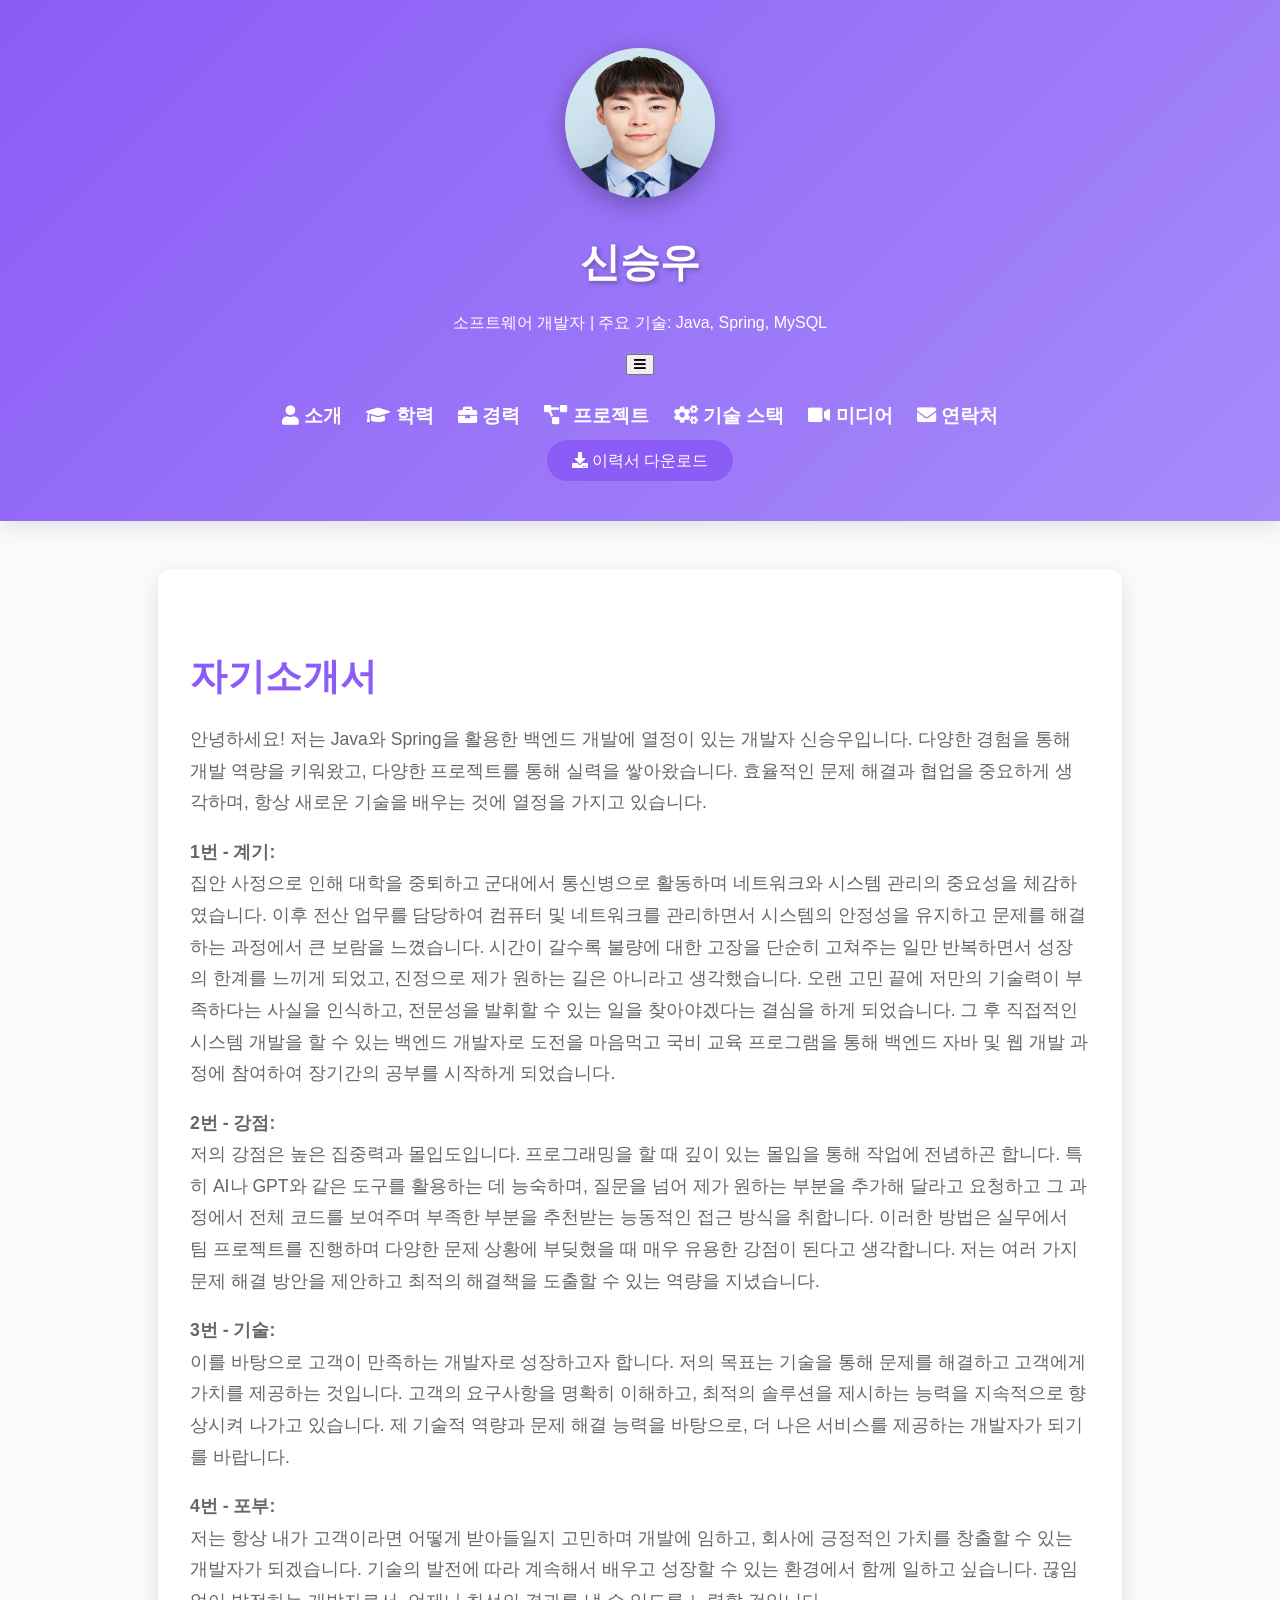
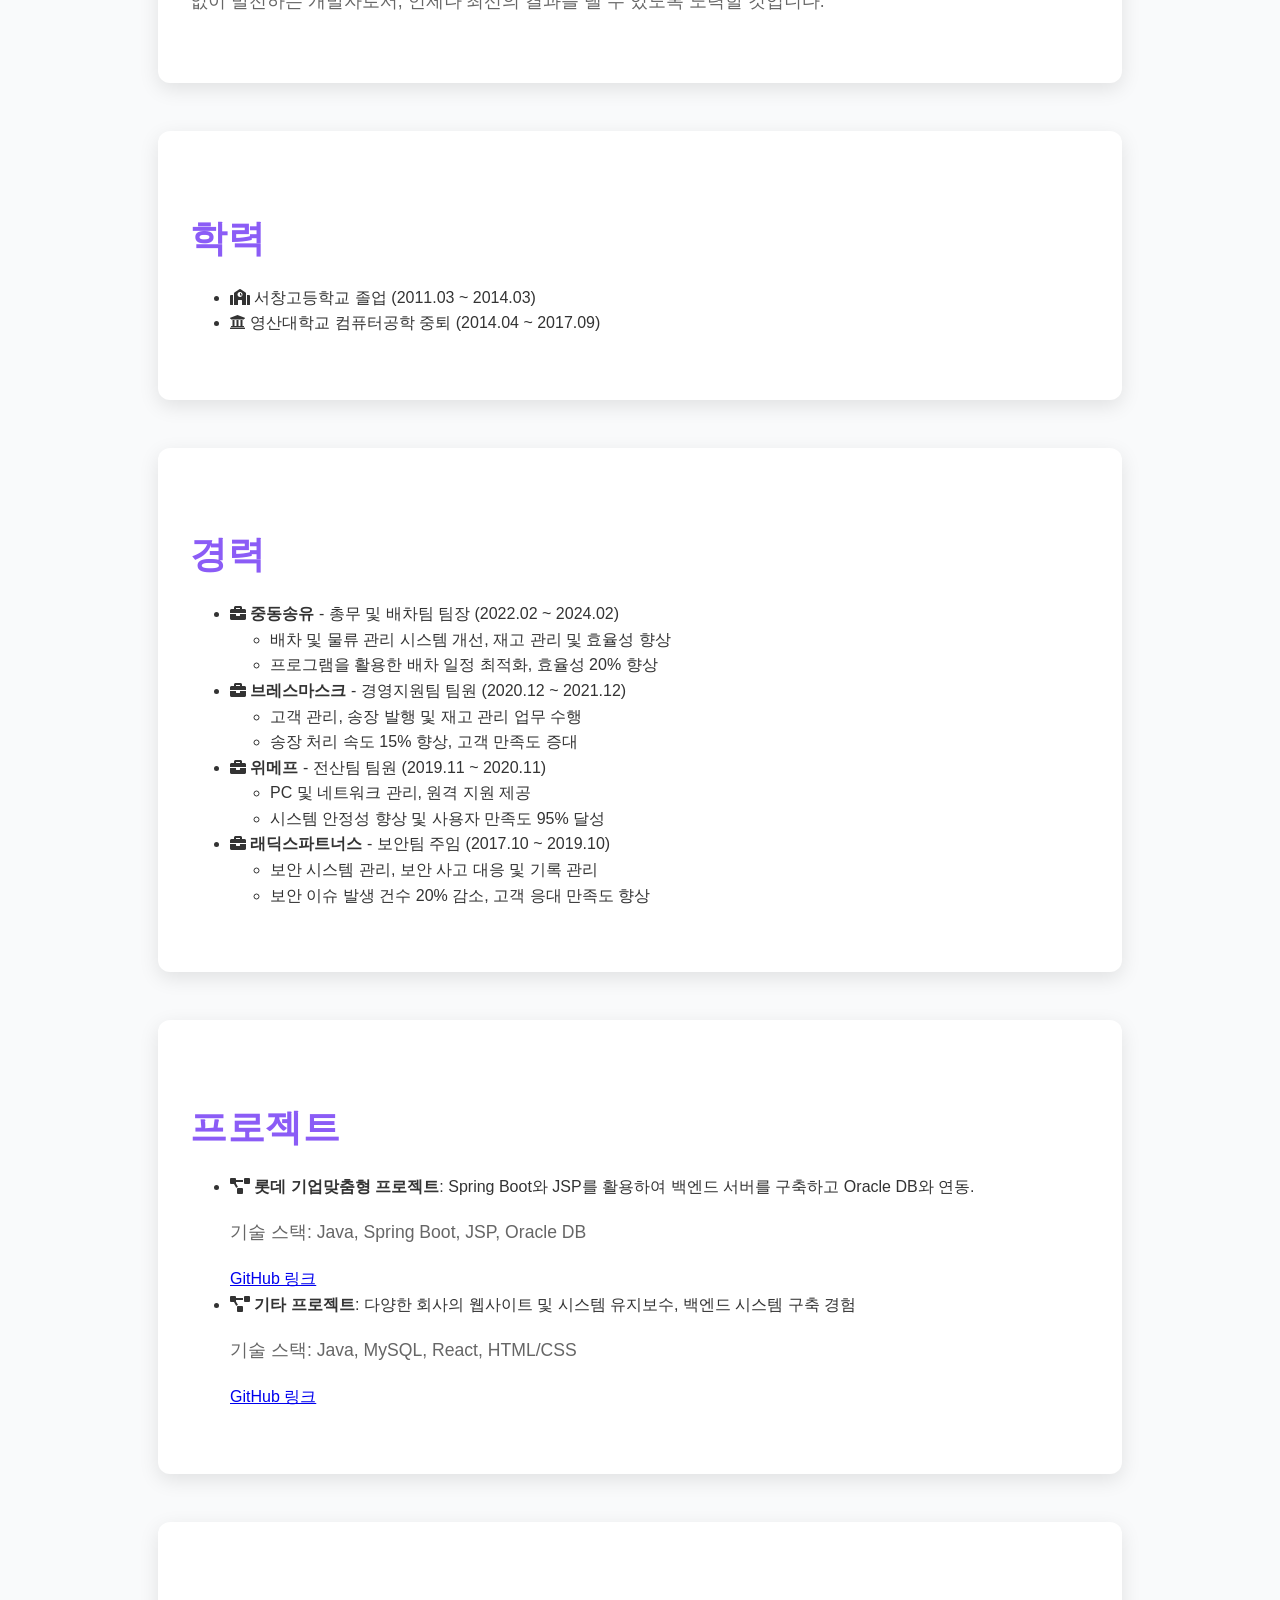
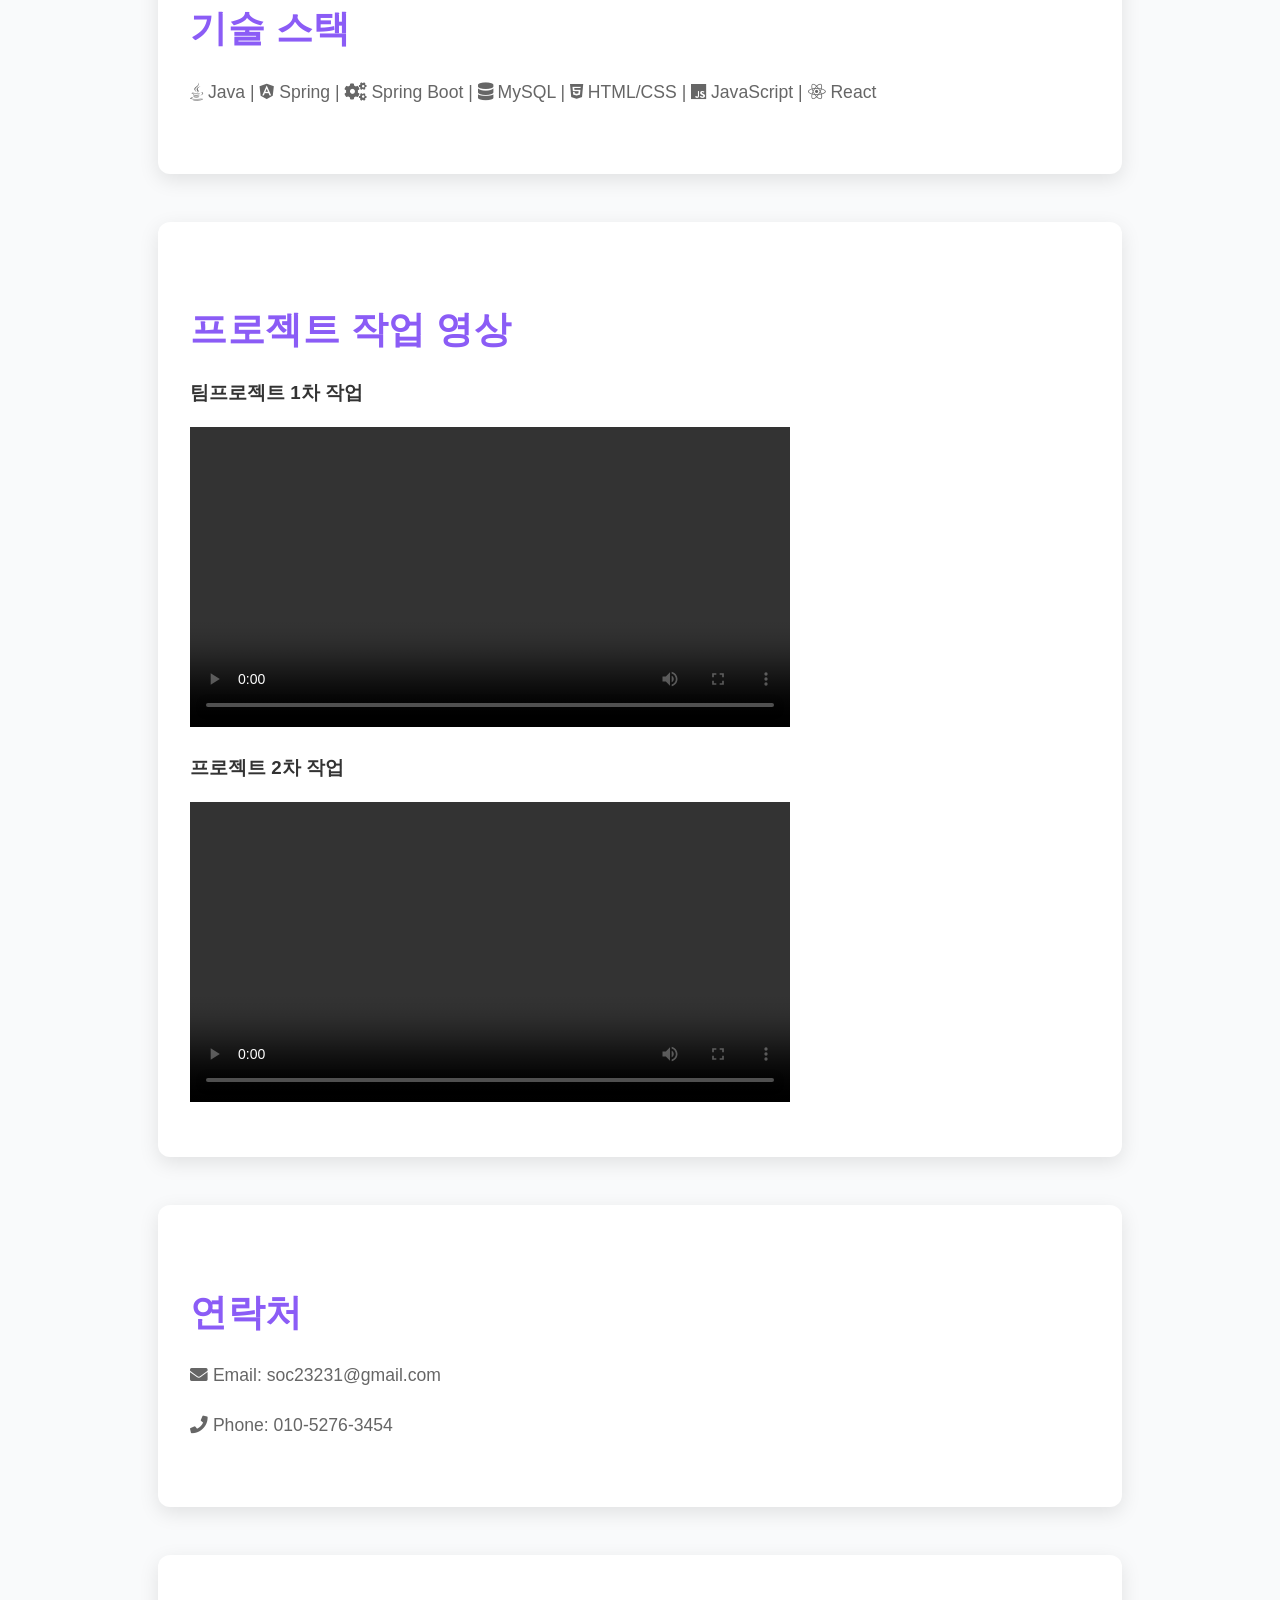
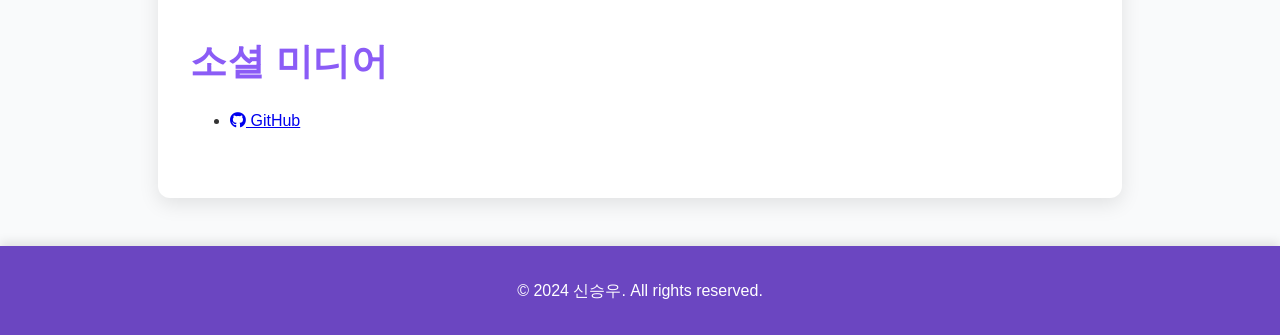
==== commit 0df07596: "포트폴리오수정" ====
--- a/index.htm
+++ b/index.htm
@@ -8,7 +8,7 @@
   <meta name="keywords" content="Java, Spring, Spring Boot, MySQL, 백엔드 개발자, 포트폴리오">
   <title>포트폴리오 - 신승우</title>
   <!-- 수정된 경로 -->
-  <link rel="stylesheet" href="/portfolio-site/style.css">
+  <link rel="stylesheet" href="portfolio-site/style.css">
   <!-- Font Awesome 아이콘 라이브러리 추가 -->
   <link rel="stylesheet" href="https://cdnjs.cloudflare.com/ajax/libs/font-awesome/5.15.4/css/all.min.css">
 </head>
@@ -21,7 +21,7 @@
     <div class="container">
       <div class="profile-photo">
         <!-- 이미지 경로 수정 -->
-        <img src="/portfolio-site/images/증명사진3.jpg" alt="증명사진">
+        <img src="portfolio-site/images/증명사진3.jpg" alt="증명사진">
       </div>
       <h1>신승우</h1>
       <p>소프트웨어 개발자 | 주요 기술: Java, Spring, MySQL</p>
@@ -30,13 +30,13 @@
       <button id="hamburger" class="hamburger-icon"><i class="fas fa-bars"></i></button>
       <nav id="navbar" class="hidden">
         <ul>
-          <li><a href="#about">소개</a></li>
-          <li><a href="#education">학력</a></li>
-          <li><a href="#experience">경력</a></li>
-          <li><a href="#projects">프로젝트</a></li>
-          <li><a href="#skills">기술 스택</a></li>
-          <li><a href="#media">미디어</a></li>
-          <li><a href="#contact">연락처</a></li>
+          <li><a href="#about"><i class="fas fa-user"></i> 소개</a></li>
+          <li><a href="#education"><i class="fas fa-graduation-cap"></i> 학력</a></li>
+          <li><a href="#experience"><i class="fas fa-briefcase"></i> 경력</a></li>
+          <li><a href="#projects"><i class="fas fa-project-diagram"></i> 프로젝트</a></li>
+          <li><a href="#skills"><i class="fas fa-cogs"></i> 기술 스택</a></li>
+          <li><a href="#media"><i class="fas fa-video"></i> 미디어</a></li>
+          <li><a href="#contact"><i class="fas fa-envelope"></i> 연락처</a></li>
         </ul>
       </nav>
     </div>
@@ -44,7 +44,9 @@
     <!-- 이력서 다운로드 버튼 -->
     <div id="download-btn">
       <!-- 다운로드 경로 수정 -->
-      <a href="/portfolio-site/assets/이력서.pdf" download><i class="fas fa-download"></i> 이력서 다운로드</a>
+      <a href="portfolio-site/assets/이력서.pdf" download>
+        <i class="fas fa-download"></i> 이력서 다운로드
+      </a>
     </div>
   </header>
 
@@ -128,12 +130,12 @@
       <h2>프로젝트 작업 영상</h2>
       <h3>팀프로젝트 1차 작업</h3>
       <video controls width="600">
-        <source src="/portfolio-site/assets/1차 프로젝트.mp4" type="video/mp4">
+        <source src="portfolio-site/assets/1차 프로젝트.mp4" type="video/mp4">
         브라우저에서 비디오를 지원하지 않습니다.
       </video>
       <h3>프로젝트 2차 작업</h3>
       <video controls width="600">
-        <source src="/portfolio-site/assets/2차 개인프로젝트.mp4" type="video/mp4">
+        <source src="portfolio-site/assets/2차 개인프로젝트.mp4" type="video/mp4">
         브라우저에서 비디오를 지원하지 않습니다.
       </video>
     </section>
@@ -157,7 +159,7 @@
     <button id="scrollToTop" class="hidden" aria-label="페이지 상단으로 이동"><i class="fas fa-arrow-up"></i> Top</button>
   </footer>
 
-  <script src="/portfolio-site/script.js"></script>
+  <script src="portfolio-site/script.js"></script>
   <script>
     window.addEventListener('load', function() {
         document.getElementById('loading').style.display = 'none';
--- a/portfolio-site/style.css
+++ b/portfolio-site/style.css
@@ -3,85 +3,68 @@
     margin: 0;
     font-family: 'Roboto', Arial, sans-serif;
     line-height: 1.6;
-    background-color: #f4f6f9; /* 밝은 회색 배경 */
-    color: #333;
+    background-color: #F9FAFB; /* 밝고 깨끗한 회색 배경 */
+    color: #4B5563; /* 현대적인 다크 그레이 색상 */
     transition: background-color 0.3s ease;
 }
 
-#loading {
-    position: fixed;
-    top: 0;
-    left: 0;
-    width: 100vw;
-    height: 100vh;
-    background: rgba(255, 255, 255, 0.9);
-    z-index: 1000;
-    display: flex;
-    justify-content: center;
-    align-items: center;
-}
-
+/* 로딩 스피너 */
 .spinner {
     border: 4px solid #e1e1e1;
-    border-top: 4px solid #007BFF; /* 세련된 파란색 */
+    border-top: 4px solid #8B5CF6; /* 보라색 */
     border-radius: 50%;
     width: 50px;
     height: 50px;
     animation: spin 1s linear infinite;
 }
 
-@keyframes spin {
-    0% {
-        transform: rotate(0deg);
-    }
-    100% {
-        transform: rotate(360deg);
-    }
-}
-
 /* 헤더 스타일 */
 header {
-    background: linear-gradient(135deg, #0a3d63, #1d4e89); /* 더 세련된 그라데이션 */
+    background: linear-gradient(135deg, #8B5CF6, #A78BFA); /* 보라색 그라데이션 */
     color: #fff;
-    padding: 4rem 0;
+    padding: 3rem 0;
     box-shadow: 0 6px 20px rgba(0, 0, 0, 0.1);
     position: relative;
     transition: background-color 0.3s ease-in-out;
-}
-
-header .container {
     display: flex;
     flex-direction: column;
+    justify-content: center; /* 상단과 하단의 공간을 고르게 분배 */
     align-items: center;
     text-align: center;
 }
 
+/* 헤더 내 프로필 사진 스타일 */
 header .profile-photo img {
     width: 150px;
     height: 150px;
     border-radius: 50%;
-    margin-bottom: 1.5rem;
+    margin-bottom: 1rem;
     box-shadow: 0 6px 25px rgba(0, 0, 0, 0.3);
     transition: transform 0.3s ease, box-shadow 0.3s ease;
 }
 
+/* 이미지 hover 효과 */
 header .profile-photo img:hover {
     transform: scale(1.1);
     box-shadow: 0 8px 30px rgba(0, 0, 0, 0.3);
 }
 
+/* 헤더 내 제목 */
 header h1 {
-    font-size: 3rem;
+    font-size: 2.5rem;  /* 크기 조정 */
     font-weight: 700;
     margin: 0.5rem 0;
+    text-shadow: 2px 2px 5px rgba(0, 0, 0, 0.3); /* 텍스트에 그림자 효과 추가 */
 }
 
+/* 네비게이션 메뉴 */
 header nav ul {
     list-style: none;
     padding: 0;
     display: flex;
-    gap: 2.5rem;
-    margin-top: 2rem;
+    gap: 1.5rem;  /* 간격 조정 */
+    margin-top: 1.5rem;  /* 상단 여백을 조금 줄임 */
+    justify-content: center;
 }
 
 header nav a {
@@ -90,14 +73,16 @@
     text-decoration: none;
     font-weight: 600;
     text-transform: uppercase;
-    transition: color 0.3s ease-in-out;
+    transition: color 0.3s ease-in-out, transform 0.3s ease-in-out;
 }
 
+/* 네비게이션 hover 효과 */
 header nav a:hover {
-    color: #ff7f50; /* 부드러운 오렌지 색 */
+    color: #D946EF; /* 보라색 강조 */
+    transform: scale(1.1); /* 클릭할 때 크기 약간 확대 */
 }
 
-/* 각 섹션 스타일에 색상 추가 */
+/* 각 섹션 스타일 */
 .section {
     padding: 3rem 2rem;
     margin: 3rem auto;
@@ -106,43 +91,34 @@
     border-radius: 12px;
     box-shadow: 0 6px 20px rgba(0, 0, 0, 0.1);
     transform: translateY(20px);
-    transition: transform 0.3s ease-in-out, box-shadow 0.3s ease-in-out;
+    opacity: 0;  /* 기본적으로 숨겨짐 */
+    transition: transform 0.3s ease-in-out, box-shadow 0.3s ease-in-out, opacity 1s ease-out;
 }
 
-/* 섹션별 폰트 색상 통일 */
+/* 섹션별 폰트 색상 */
 #about, #education, #experience, #projects, #skills, #media, #contact, #social {
     color: #333;  /* 본문 텍스트 색상 일관되게 */
 }
 
 .section h2 {
     font-size: 2.3rem;
-    color: #007BFF; /* 제목은 파란색으로 통일 */
+    color: #8B5CF6; /* 보라색 제목 */
     margin-bottom: 1rem;
     font-weight: 600;
     text-transform: uppercase;
     letter-spacing: 0.5px;
 }
 
+/* 본문 텍스트 색상 */
 .section p {
     font-size: 1.1rem;
-    color: #666; /* 본문 텍스트 색상 */
+    color: #666;
     line-height: 1.8;
-}
-
-.section ul {
-    list-style: none;
-    padding-left: 0;
-}
-
-.section ul li {
-    font-size: 1.1rem;
-    color: #444;
-    margin-bottom: 0.5rem;
 }
 
 /* 푸터 스타일 */
 footer {
-    background-color: #2f3b52;
+    background-color: #6B46C1; /* 어두운 보라색 */
     color: #fff;
     text-align: center;
     padding: 2rem 0;
@@ -156,26 +132,18 @@
 }
 
 footer a {
-    color: #ff7f50;
+    color: #D946EF; /* 밝은 보라색 링크 */
     text-decoration: none;
     transition: color 0.3s ease-in-out;
 }
 
 footer a:hover {
-    color: #ffd166;
+    color: #9D4EDD; /* hover 시 어두운 보라색 */
 }
 
 /* 이력서 다운로드 버튼 */
-#download-btn {
-    position: fixed;
-    bottom: 20px;
-    left: 50%;
-    transform: translateX(-50%);
-    z-index: 1000;
-}
-
 #download-btn a {
-    background-color: #007BFF; /* 파란색 배경 */
+    background-color: #8B5CF6; /* 보라색 배경 */
     color: #fff;
     padding: 12px 25px;
     font-size: 1rem;
@@ -186,8 +154,8 @@
 }
 
 #download-btn a:hover {
-    background-color: #0056b3; /* 다크 블루로 변환 */
-    transform: scale(1.05);
+    background-color: #7C3AED; /* 더 어두운 보라색 */
+    transform: scale(1.1);
 }
 
 /* 스크롤 버튼 스타일 */
@@ -197,7 +165,7 @@
     right: 30px;
     padding: 14px 20px;
     font-size: 18px;
-    background-color: #2f3b52;
+    background-color: #8B5CF6;
     color: #fff;
     border: none;
     border-radius: 50%;
@@ -221,15 +189,11 @@
 }
 
 #scrollToTop:hover {
-    background-color: #6b7b8c;
+    background-color: #9D4EDD;
 }
 
-/* 섹션에 애니메이션 효과 추가 */
-.section {
-    opacity: 0;
-    transition: opacity 1s ease-out;
-}
-
+/* 섹션 애니메이션 효과 */
 .section.visible {
     opacity: 1;
+    transform: translateY(0); /* 스크롤 시 부드럽게 등장 */
 }
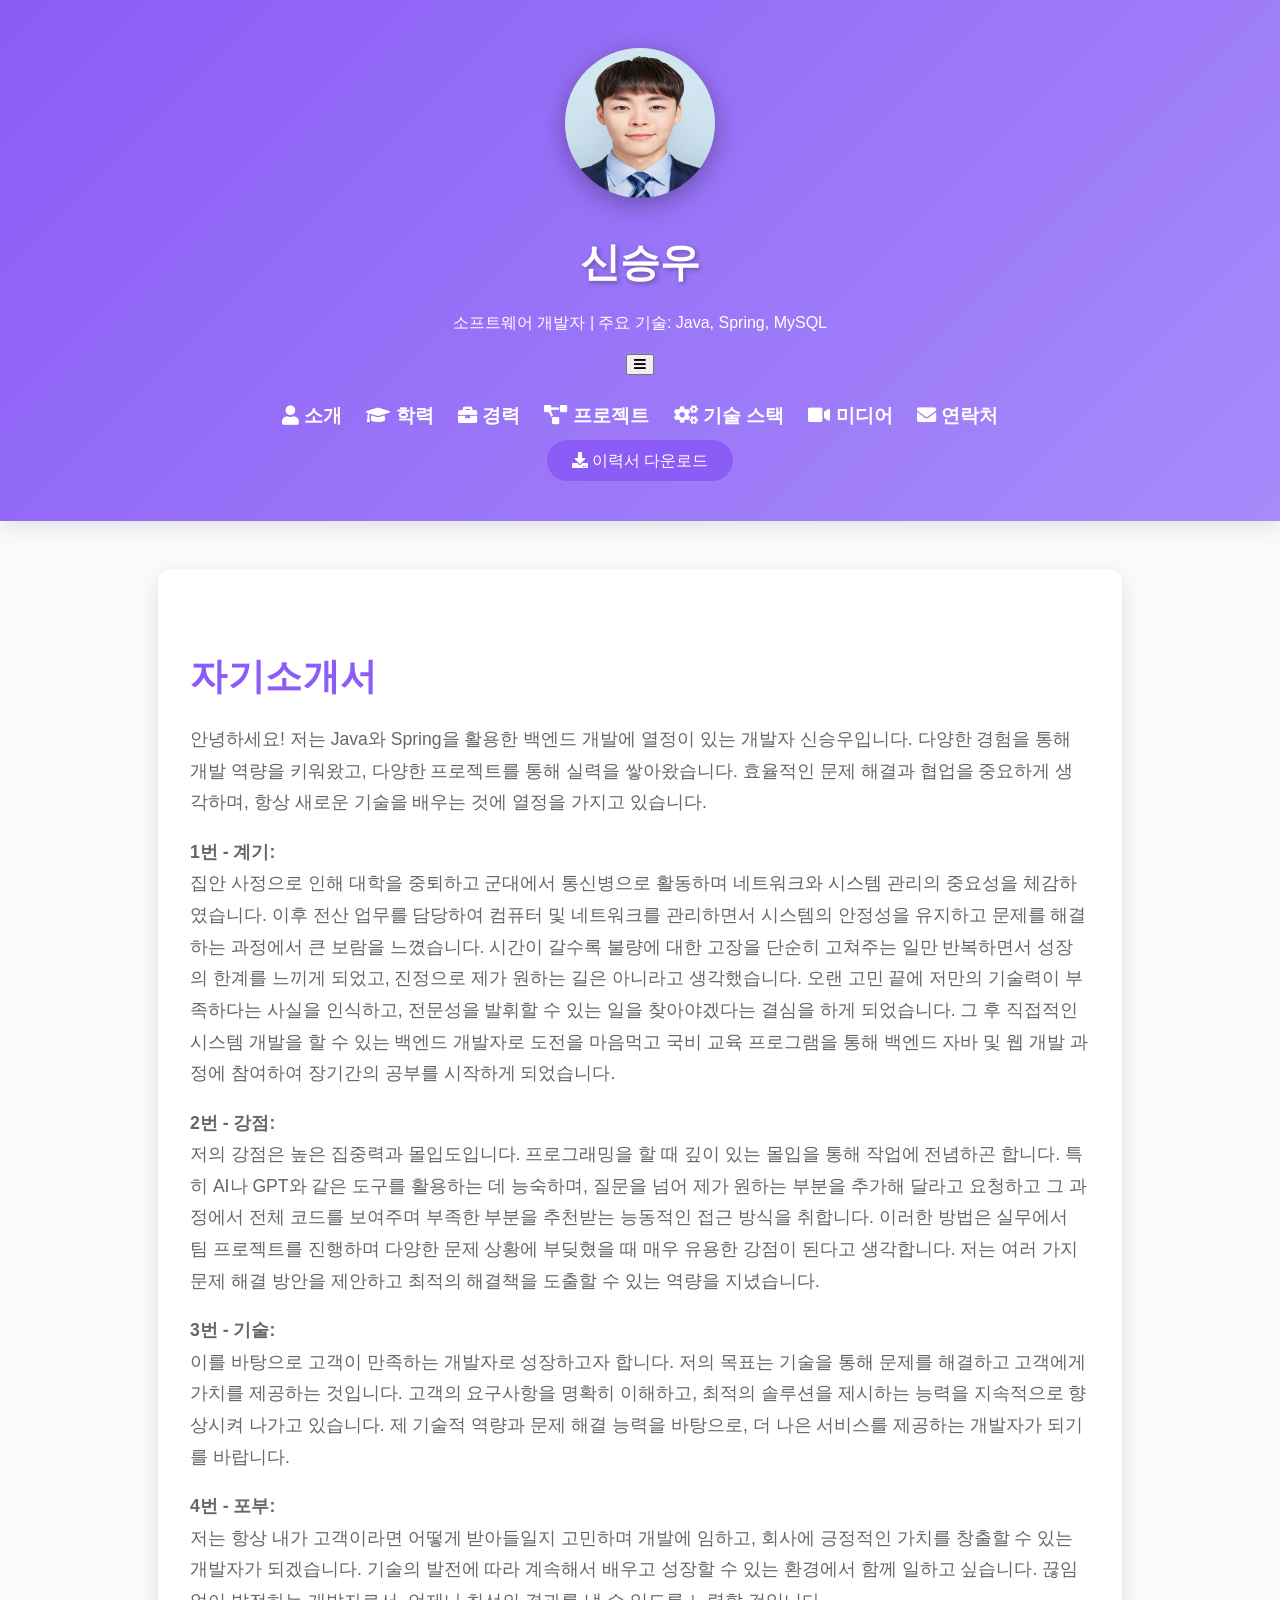
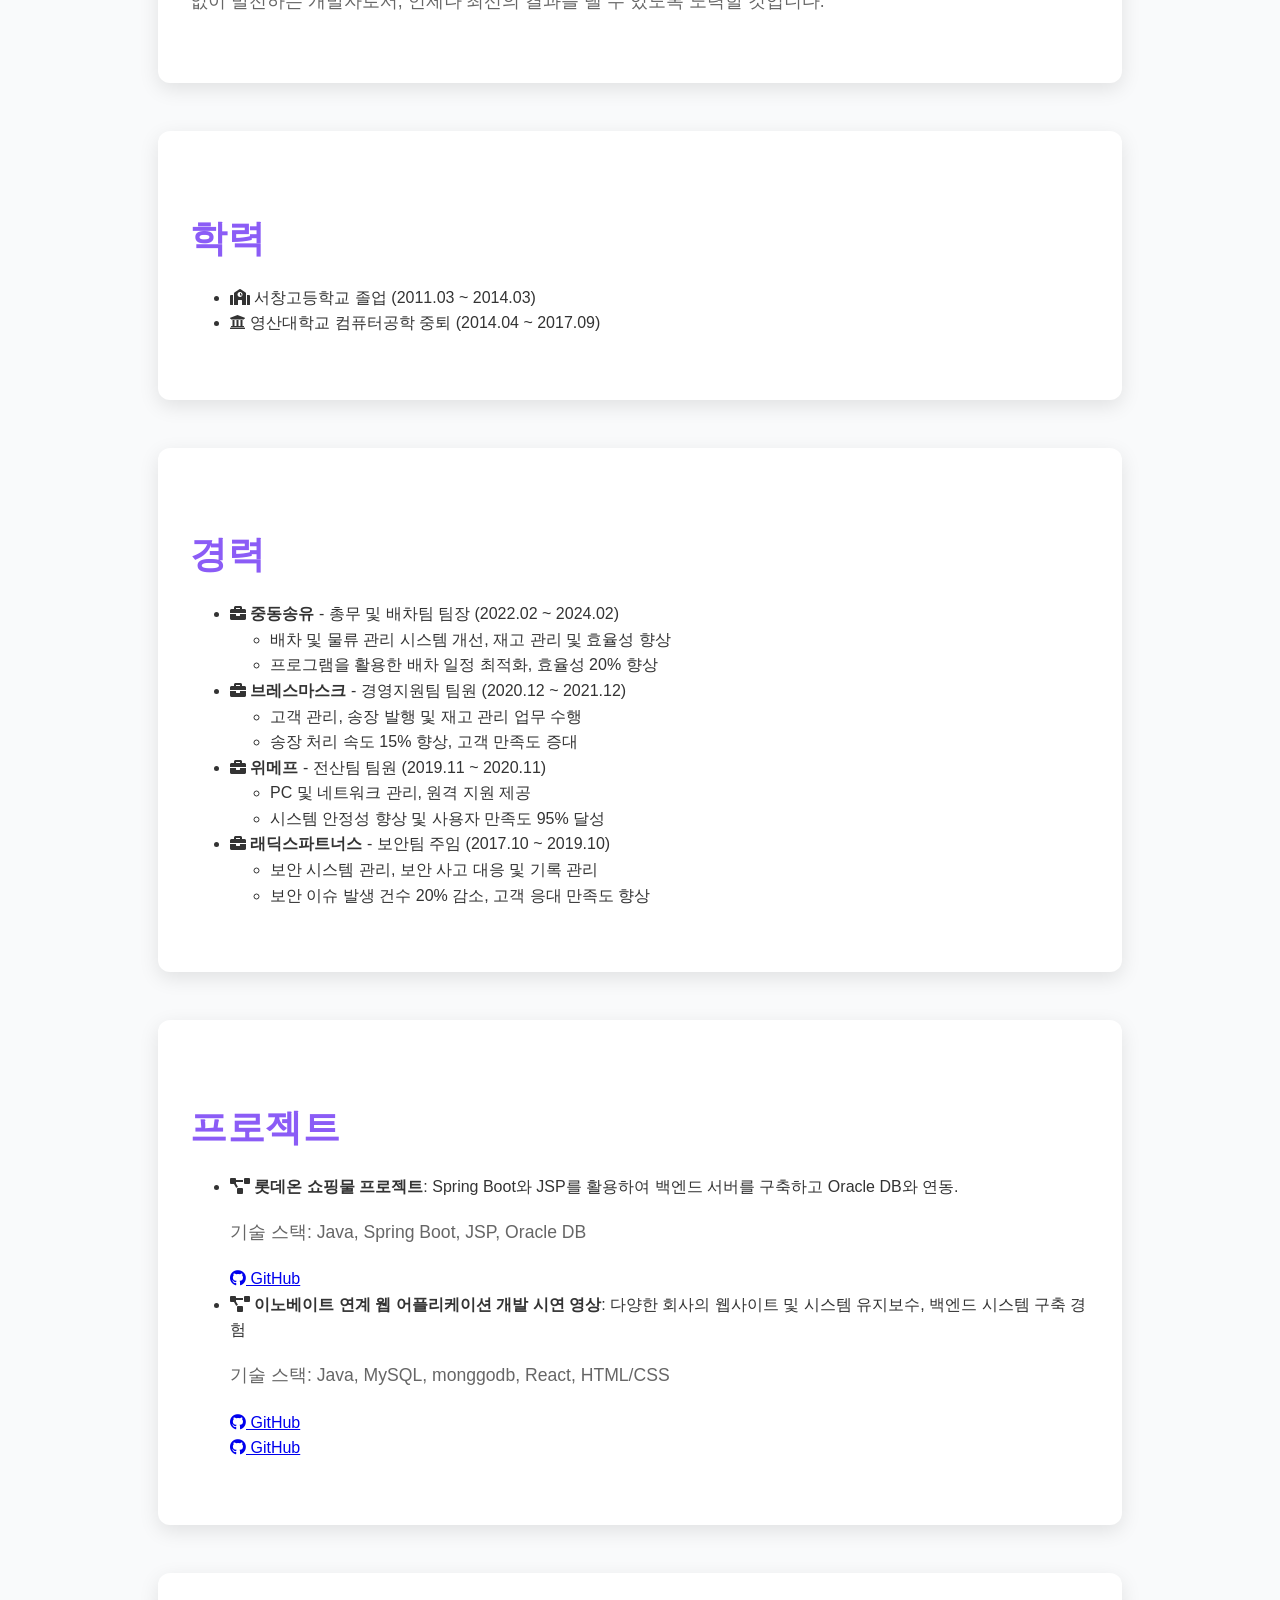
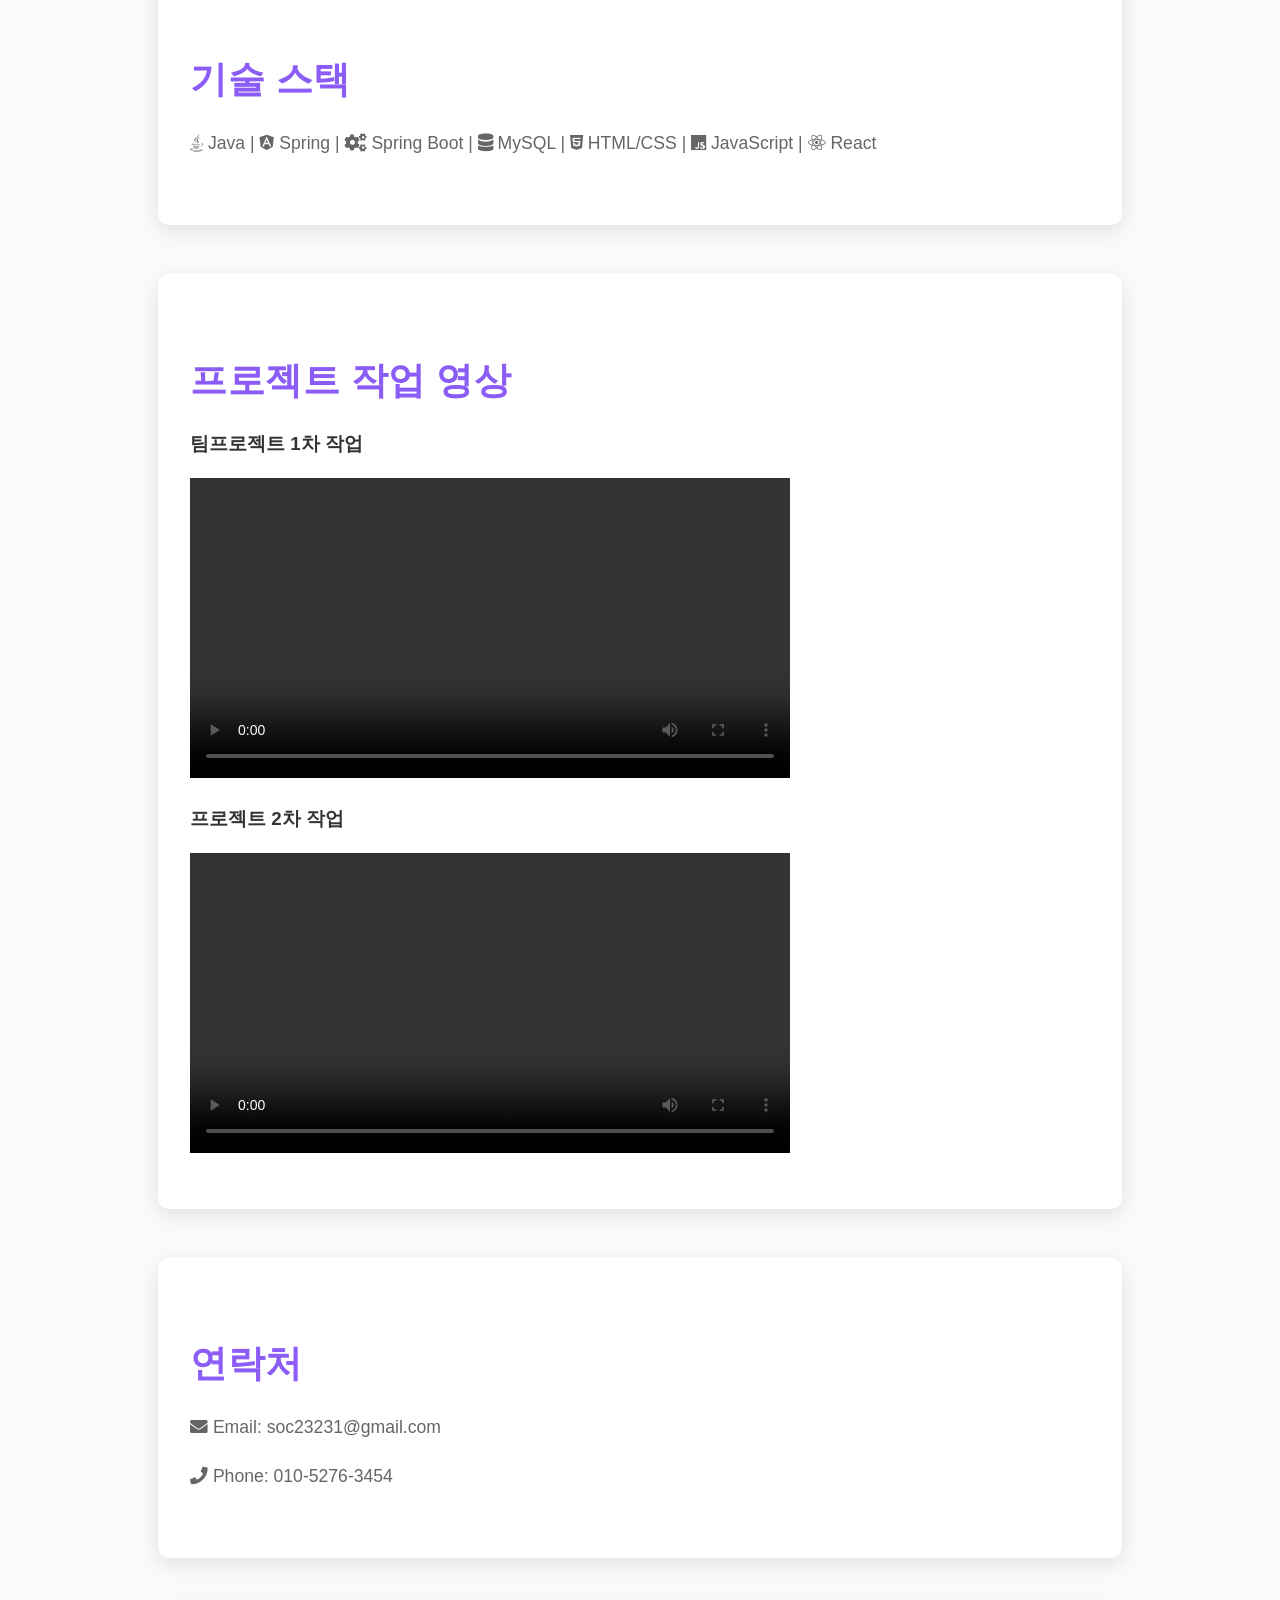
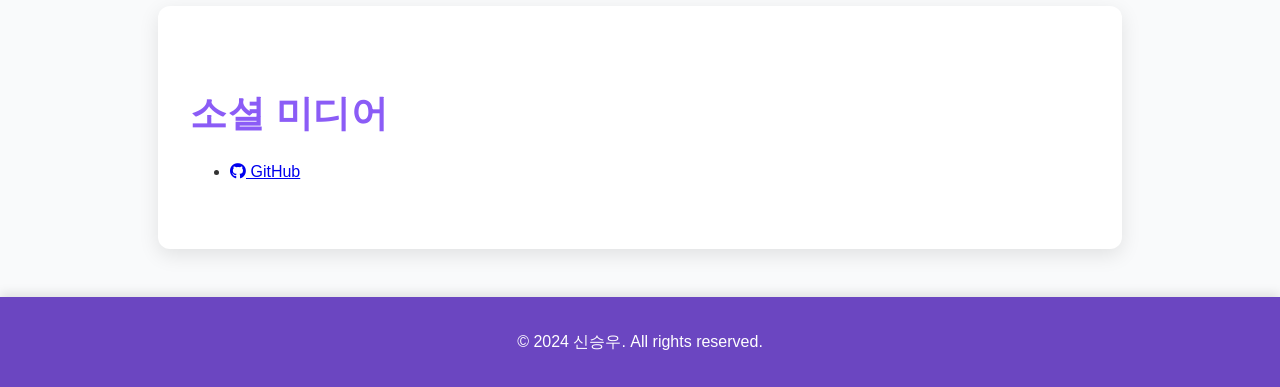
==== commit dc898d8a: "포트폴리오수정" ====
--- a/index.htm
+++ b/index.htm
@@ -109,14 +109,15 @@
       <h2>프로젝트</h2>
       <ul>
         <li>
-          <i class="fas fa-project-diagram"></i> <strong>롯데 기업맞춤형 프로젝트</strong>: Spring Boot와 JSP를 활용하여 백엔드 서버를 구축하고 Oracle DB와 연동.
+          <i class="fas fa-project-diagram"></i> <strong>롯데온 쇼핑물 프로젝트</strong>: Spring Boot와 JSP를 활용하여 백엔드 서버를 구축하고 Oracle DB와 연동.
           <p>기술 스택: Java, Spring Boot, JSP, Oracle DB</p>
-          <a href="https://github.com/yourproject" target="_blank">GitHub 링크</a>
+          <a href="https://github.com/seungwoosin/lotteon-project-main" target="_blank" aria-label="GitHub 프로필"><i class="fab fa-github"></i> GitHub</a></li>
         </li>
         <li>
-          <i class="fas fa-project-diagram"></i> <strong>기타 프로젝트</strong>: 다양한 회사의 웹사이트 및 시스템 유지보수, 백엔드 시스템 구축 경험
-          <p>기술 스택: Java, MySQL, React, HTML/CSS</p>
-          <a href="https://github.com/yourproject" target="_blank">GitHub 링크</a>
+          <i class="fas fa-project-diagram"></i> <strong>이노베이트 연계 웹 어플리케이션 개발 시연 영상</strong>: 다양한 회사의 웹사이트 및 시스템 유지보수, 백엔드 시스템 구축 경험
+          <p>기술 스택: Java, MySQL, monggodb, React, HTML/CSS</p>
+          <a href="https://github.com/seungwoosin/lotte-2nd-project-back-main" target="_blank" aria-label="GitHub 프로필"><i class="fab fa-github"></i> GitHub</a></li>
+          <a href="https://github.com/seungwoosin/lotte-2nd-project-front-main" target="_blank" aria-label="GitHub 프로필"><i class="fab fa-github"></i> GitHub</a></li>
         </li>
       </ul>
     </section>
@@ -149,7 +150,7 @@
     <section id="social" class="section">
       <h2>소셜 미디어</h2>
       <ul class="social-links">
-        <li><a href="https://github.com/yourprofile" target="_blank" aria-label="GitHub 프로필"><i class="fab fa-github"></i> GitHub</a></li>
+        <li><a href="https://github.com/seungwoosin" target="_blank" aria-label="GitHub 프로필"><i class="fab fa-github"></i> GitHub</a></li>
       </ul>
     </section>
   </main>
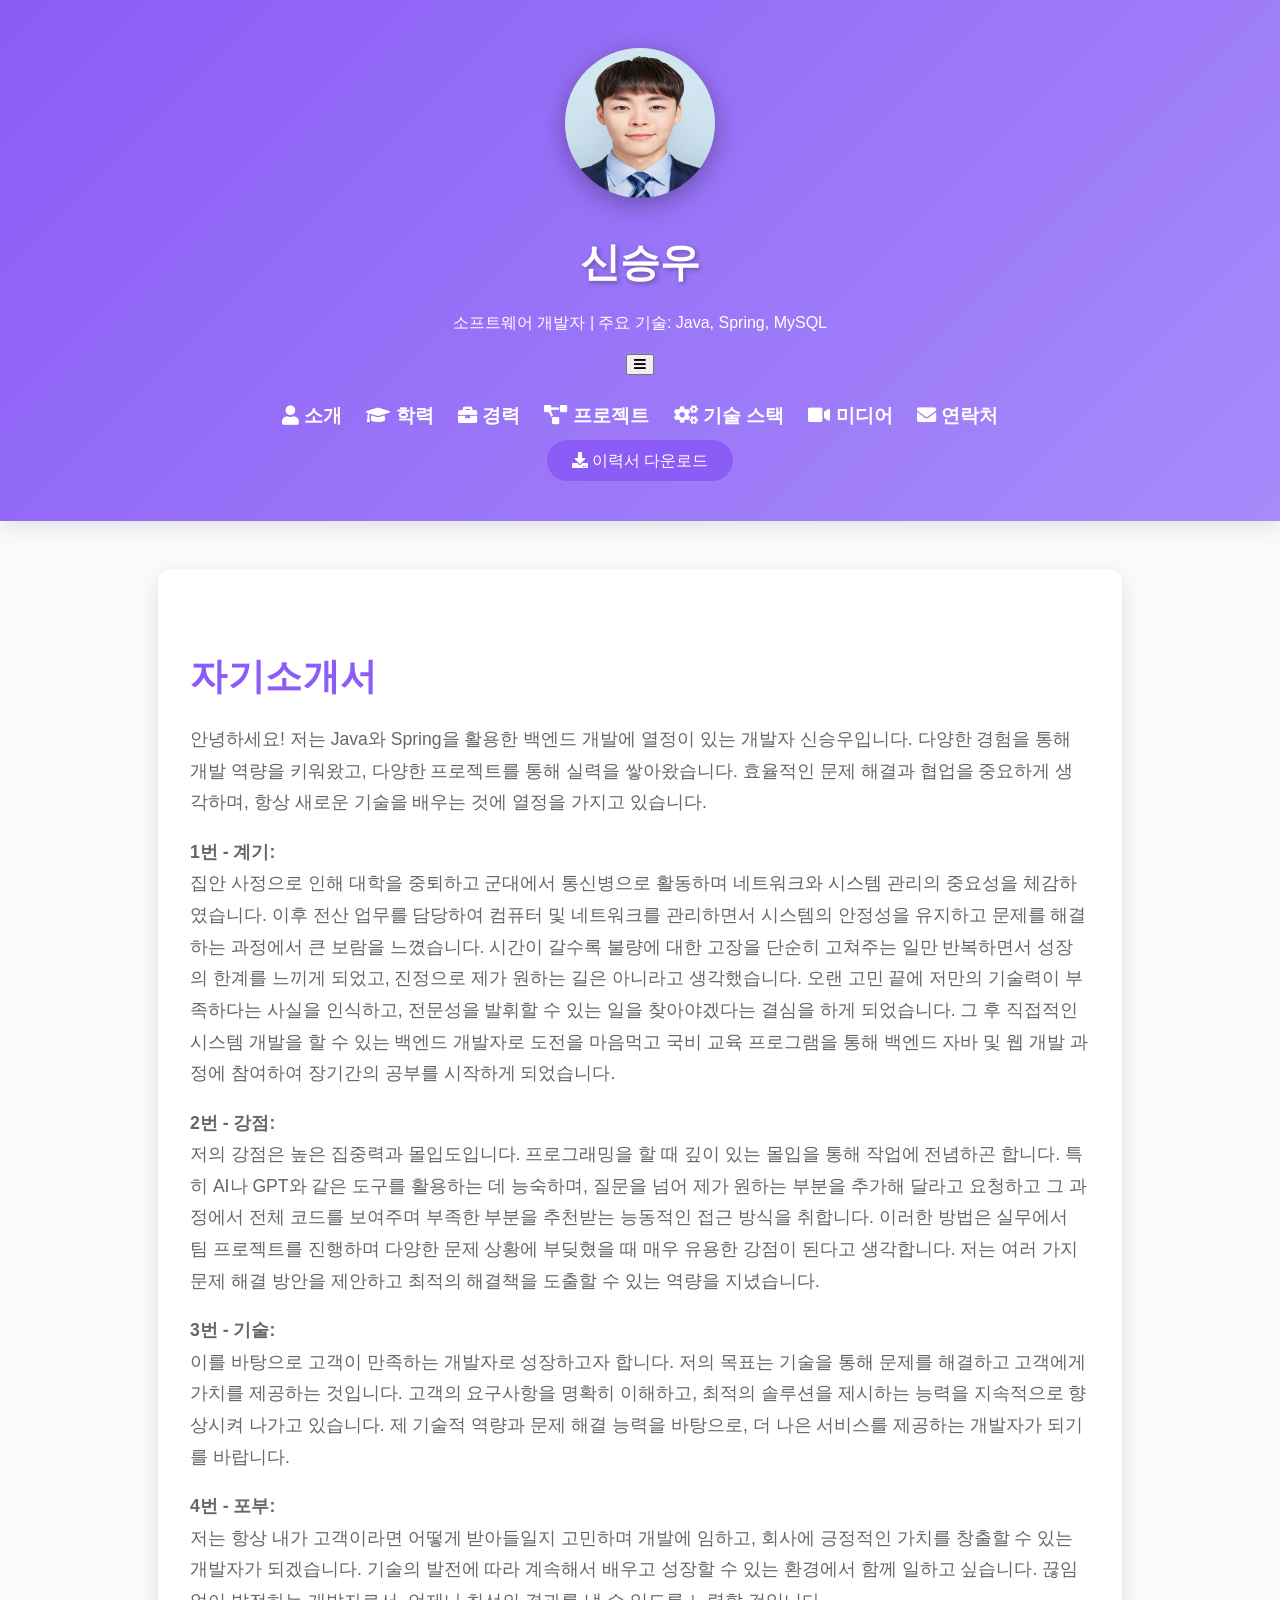
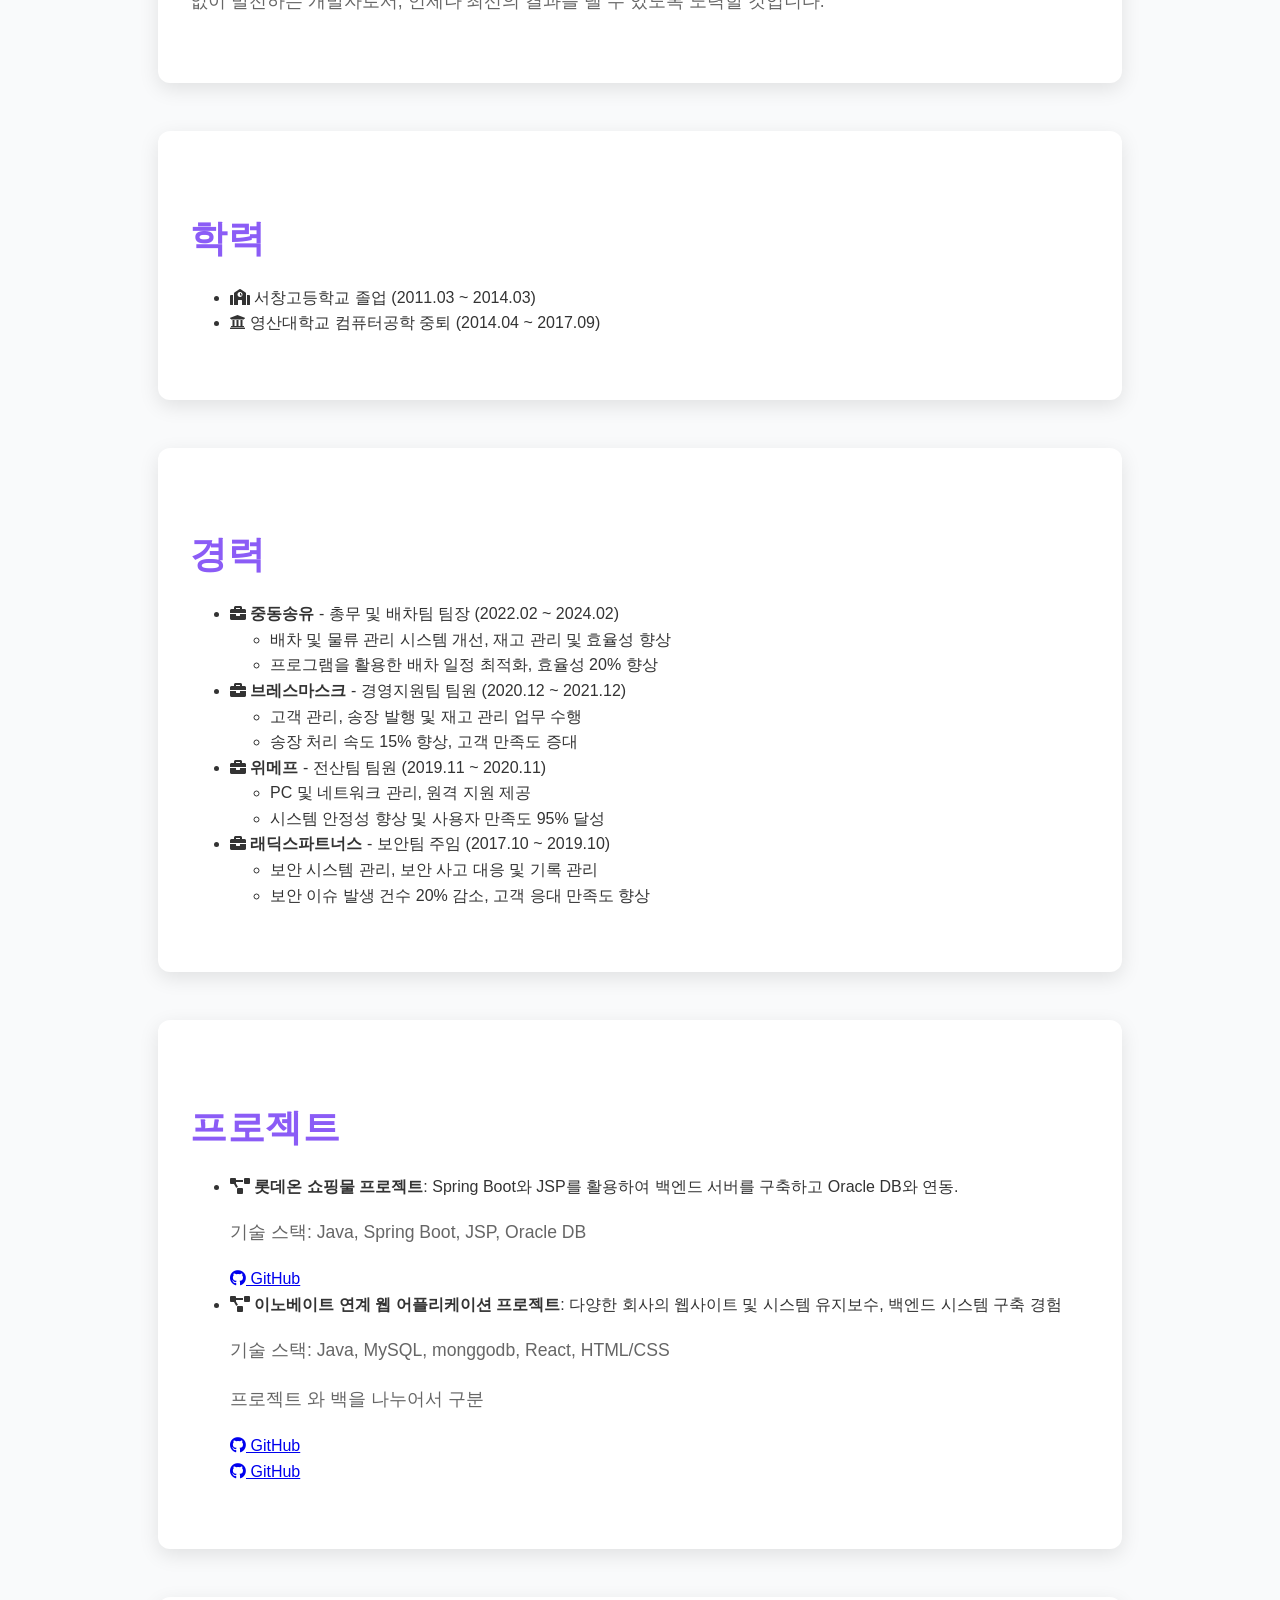
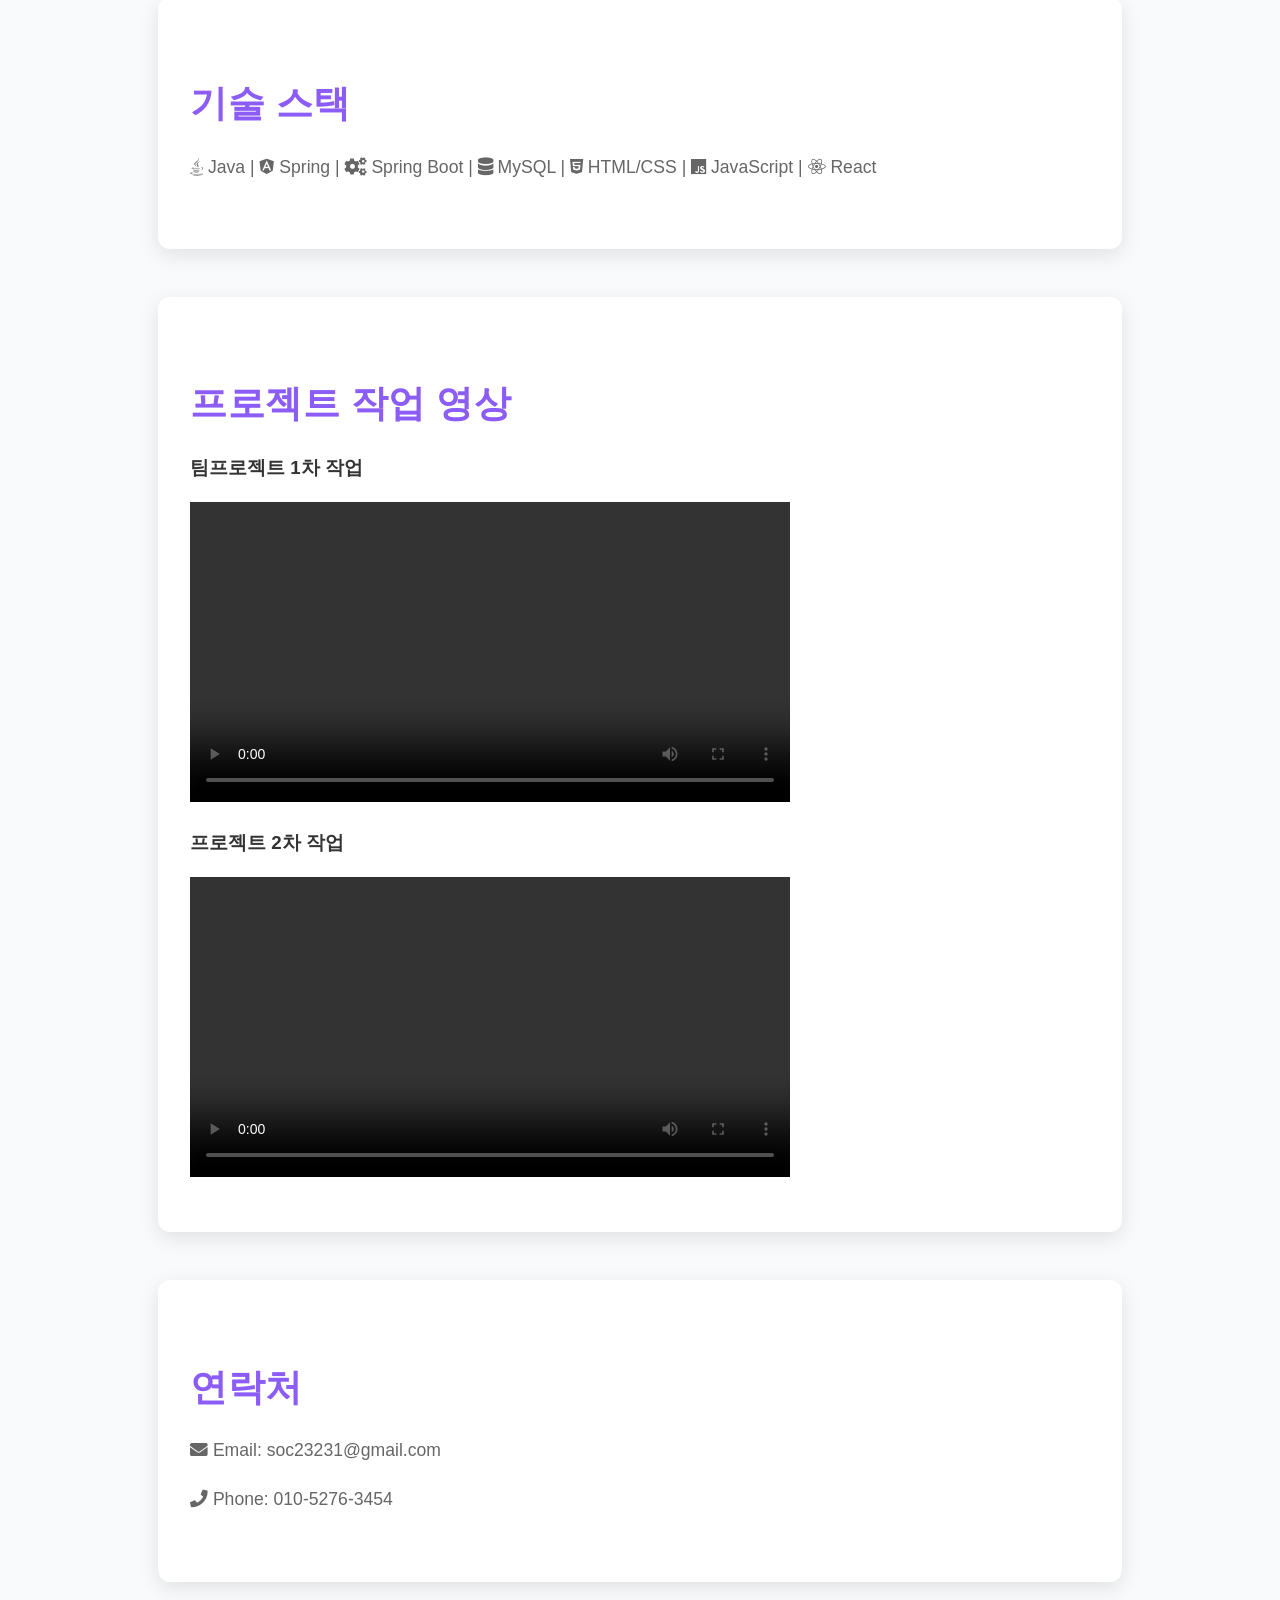
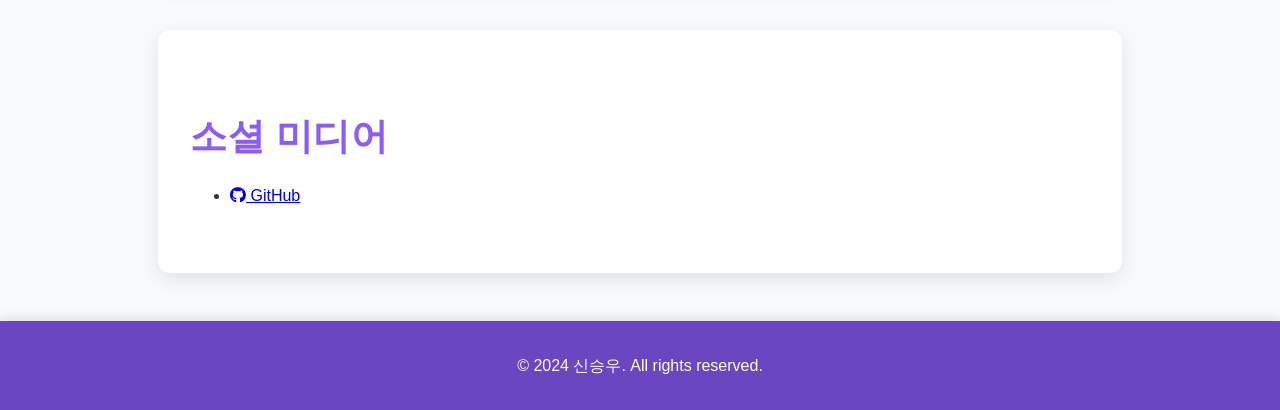
==== commit 72f7f40f: "포트폴리오수정" ====
--- a/index.htm
+++ b/index.htm
@@ -114,8 +114,9 @@
           <a href="https://github.com/seungwoosin/lotteon-project-main" target="_blank" aria-label="GitHub 프로필"><i class="fab fa-github"></i> GitHub</a></li>
         </li>
         <li>
-          <i class="fas fa-project-diagram"></i> <strong>이노베이트 연계 웹 어플리케이션 개발 시연 영상</strong>: 다양한 회사의 웹사이트 및 시스템 유지보수, 백엔드 시스템 구축 경험
+          <i class="fas fa-project-diagram"></i> <strong>이노베이트 연계 웹 어플리케이션 프로젝트</strong>: 다양한 회사의 웹사이트 및 시스템 유지보수, 백엔드 시스템 구축 경험
           <p>기술 스택: Java, MySQL, monggodb, React, HTML/CSS</p>
+          <p>프로젝트 와 백을 나누어서 구분</p>
           <a href="https://github.com/seungwoosin/lotte-2nd-project-back-main" target="_blank" aria-label="GitHub 프로필"><i class="fab fa-github"></i> GitHub</a></li>
           <a href="https://github.com/seungwoosin/lotte-2nd-project-front-main" target="_blank" aria-label="GitHub 프로필"><i class="fab fa-github"></i> GitHub</a></li>
         </li>
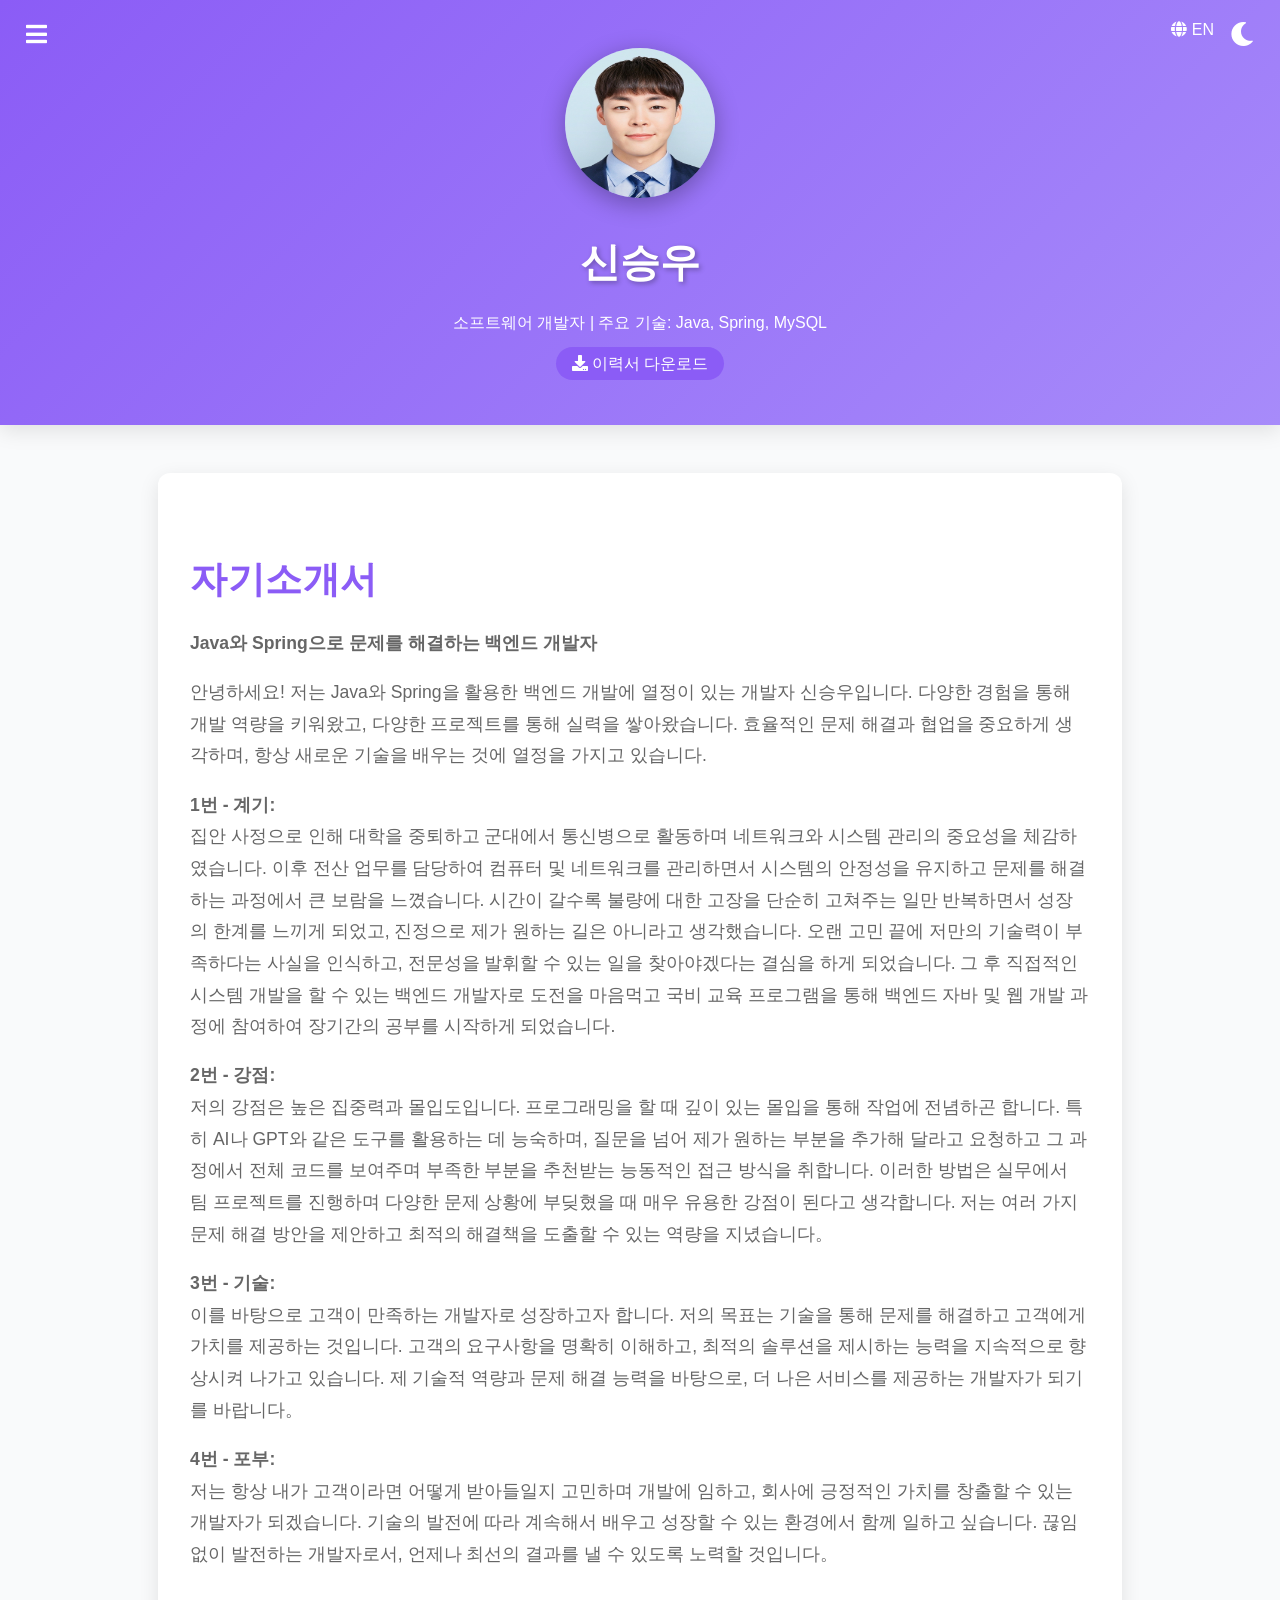
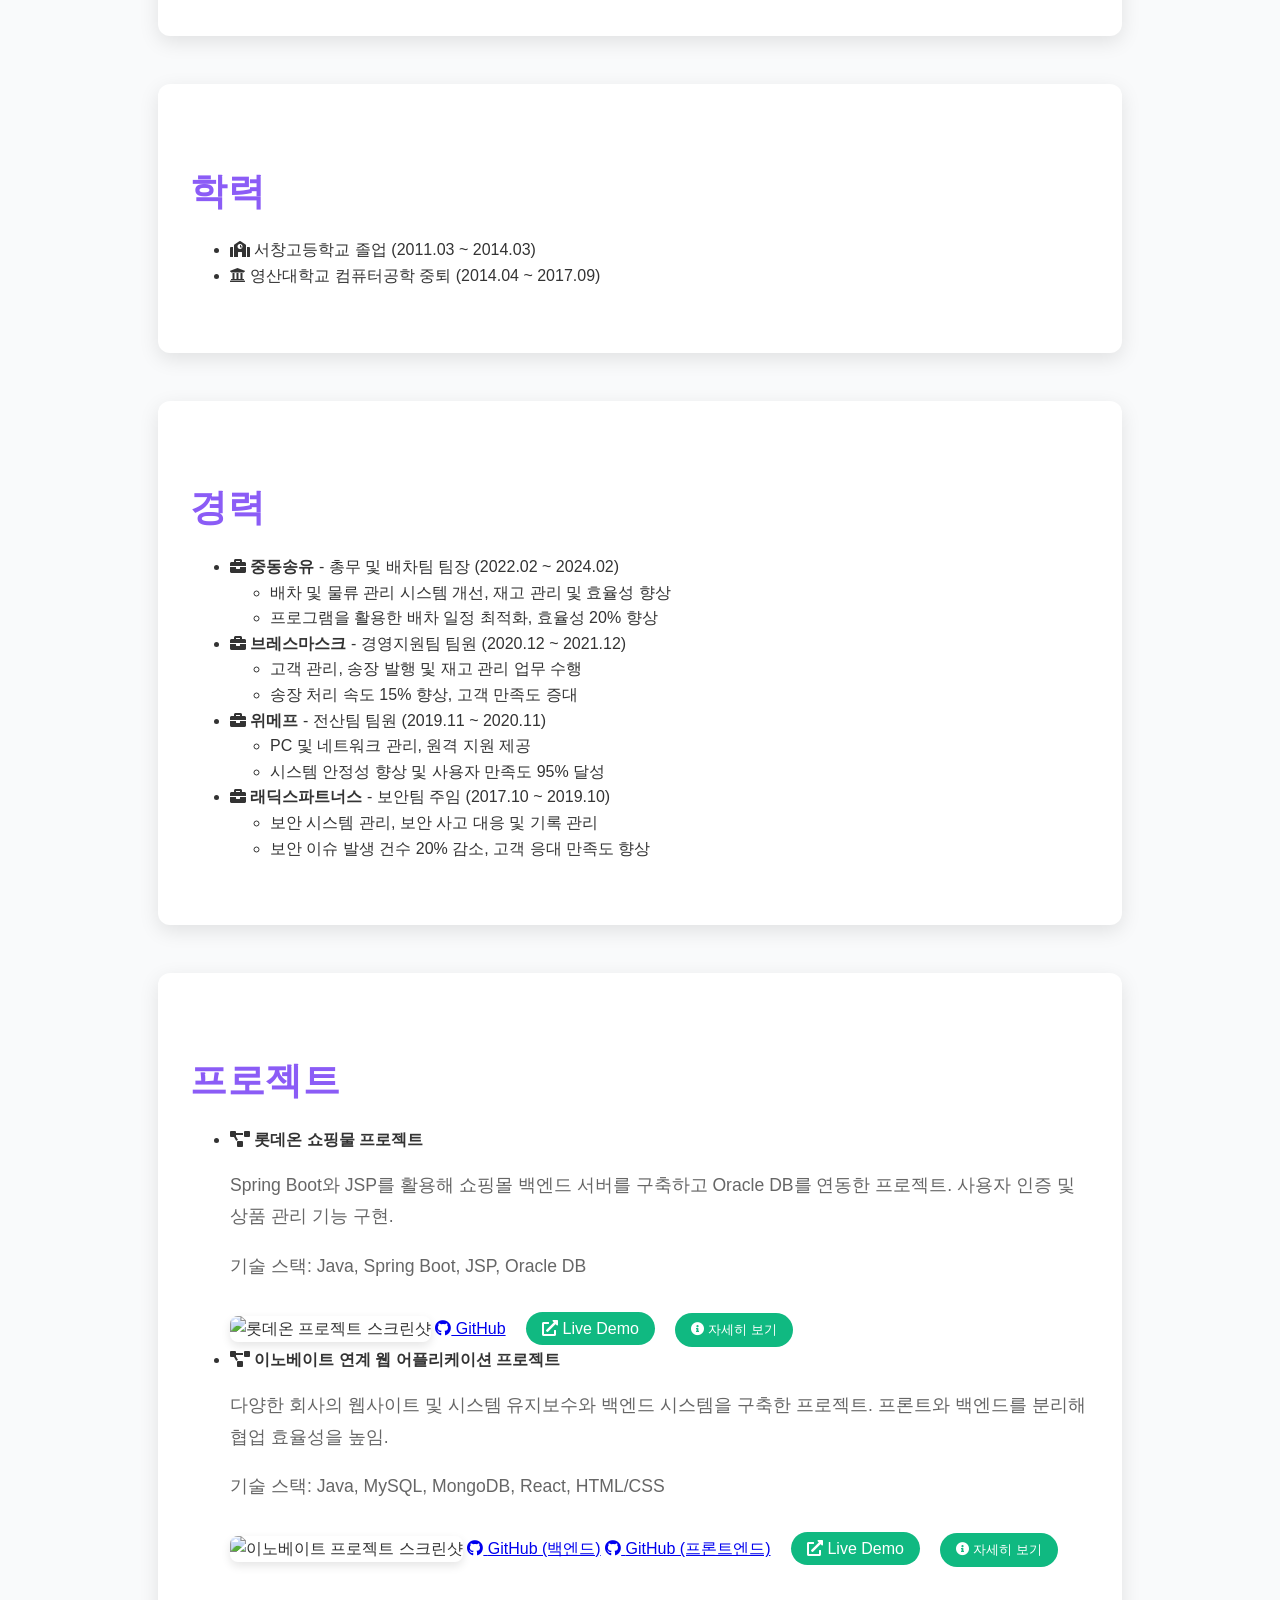
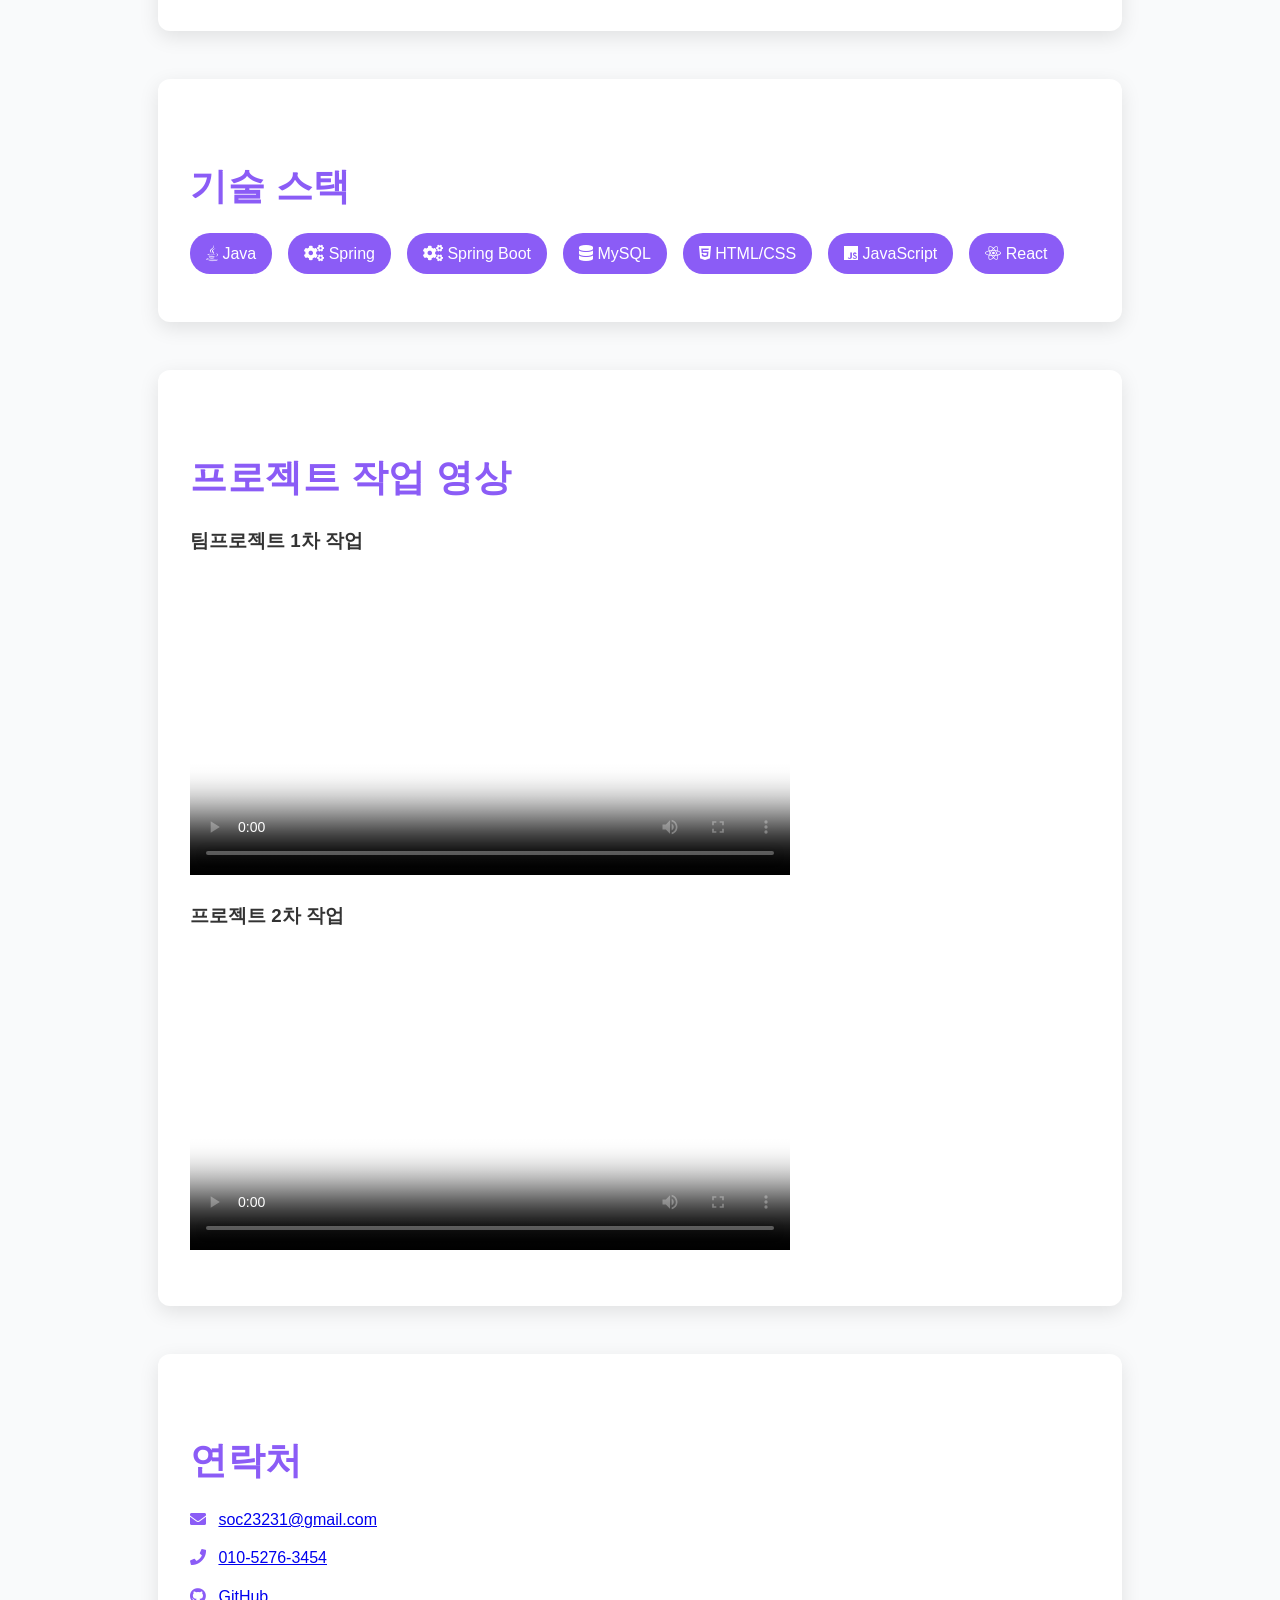
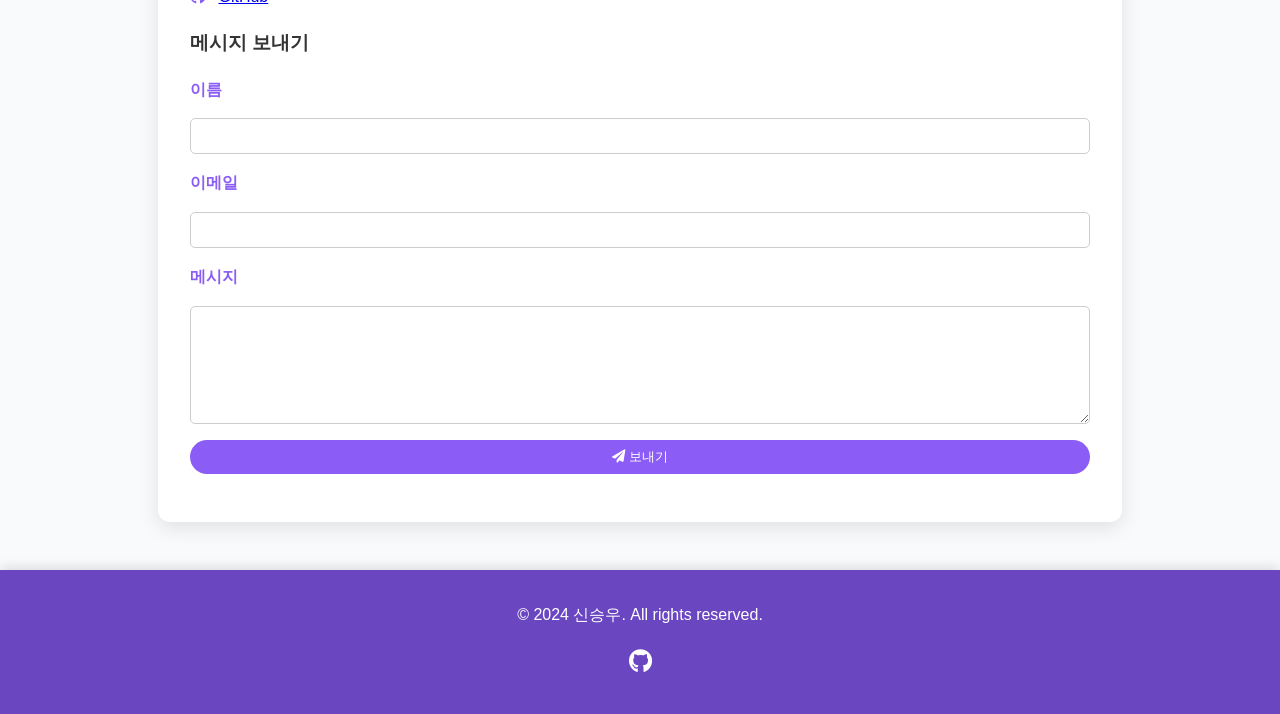
==== commit 3b0813f4: "SSW95 포트폴리오 수정" ====
--- a/index.htm
+++ b/index.htm
@@ -6,10 +6,19 @@
   <meta name="description" content="신승우 포트폴리오 웹사이트, Java, Spring을 활용한 백엔드 개발자">
   <meta name="author" content="신승우">
   <meta name="keywords" content="Java, Spring, Spring Boot, MySQL, 백엔드 개발자, 포트폴리오">
-  <title>포트폴리오 - 신승우</title>
-  <!-- 수정된 경로 -->
+  <!-- Open Graph 태그 -->
+  <meta property="og:title" content="신승우 - Java, Spring 백엔드 개발자 포트폴리오">
+  <meta property="og:description" content="신승우의 포트폴리오 웹사이트입니다. Java와 Spring을 활용한 백엔드 개발 프로젝트를 확인하세요.">
+  <meta property="og:image" content="portfolio-site/images/증명사진3.jpg">
+  <meta property="og:url" content="https://your-portfolio-url.com">
+  <meta property="og:type" content="website">
+  <!-- Twitter Card 태그 -->
+  <meta name="twitter:card" content="summary_large_image">
+  <meta name="twitter:title" content="신승우 - Java, Spring 백엔드 개발자 포트폴리오">
+  <meta name="twitter:description" content="신승우의 포트폴리오 웹사이트입니다. Java와 Spring을 활용한 백엔드 개발 프로젝트를 확인하세요.">
+  <meta name="twitter:image" content="portfolio-site/images/증명사진3.jpg">
+  <title>신승우 - Java, Spring 백엔드 개발자 포트폴리오</title>
   <link rel="stylesheet" href="portfolio-site/style.css">
-  <!-- Font Awesome 아이콘 라이브러리 추가 -->
   <link rel="stylesheet" href="https://cdnjs.cloudflare.com/ajax/libs/font-awesome/5.15.4/css/all.min.css">
 </head>
 <body>
@@ -20,203 +29,208 @@
   <header>
     <div class="container">
       <div class="profile-photo">
-        <!-- 이미지 경로 수정 -->
-        <img src="portfolio-site/images/증명사진3.jpg" alt="증명사진">
+        <!-- <picture> 태그 제거하고 단순 img 태그로 변경 -->
+        <img src="portfolio-site/images/증명사진3.jpg" alt="증명사진" loading="lazy">
       </div>
       <h1>신승우</h1>
-      <p>소프트웨어 개발자 | 주요 기술: Java, Spring, MySQL</p>
+      <p data-ko="소프트웨어 개발자 | 주요 기술: Java, Spring, MySQL" data-en="Software Developer | Key Skills: Java, Spring, MySQL">소프트웨어 개발자 | 주요 기술: Java, Spring, MySQL</p>
 
       <!-- 햄버거 메뉴 버튼 -->
-      <button id="hamburger" class="hamburger-icon"><i class="fas fa-bars"></i></button>
+      <button id="hamburger" class="hamburger-icon" aria-label="메뉴 열기"><i class="fas fa-bars"></i></button>
       <nav id="navbar" class="hidden">
+        <button id="close-nav" class="close-nav" aria-label="메뉴 닫기"><i class="fas fa-times"></i></button>
         <ul>
-          <li><a href="#about"><i class="fas fa-user"></i> 소개</a></li>
-          <li><a href="#education"><i class="fas fa-graduation-cap"></i> 학력</a></li>
-          <li><a href="#experience"><i class="fas fa-briefcase"></i> 경력</a></li>
-          <li><a href="#projects"><i class="fas fa-project-diagram"></i> 프로젝트</a></li>
-          <li><a href="#skills"><i class="fas fa-cogs"></i> 기술 스택</a></li>
-          <li><a href="#media"><i class="fas fa-video"></i> 미디어</a></li>
-          <li><a href="#contact"><i class="fas fa-envelope"></i> 연락처</a></li>
+          <li><a href="#about"><i class="fas fa-user"></i> <span data-ko="소개" data-en="About">소개</span></a></li>
+          <li><a href="#education"><i class="fas fa-graduation-cap"></i> <span data-ko="학력" data-en="Education">학력</span></a></li>
+          <li><a href="#experience"><i class="fas fa-briefcase"></i> <span data-ko="경력" data-en="Experience">경력</span></a></li>
+          <li><a href="#projects"><i class="fas fa-project-diagram"></i> <span data-ko="프로젝트" data-en="Projects">프로젝트</span></a></li>
+          <li><a href="#skills"><i class="fas fa-cogs"></i> <span data-ko="기술 스택" data-en="Skills">기술 스택</span></a></li>
+          <li><a href="#media"><i class="fas fa-video"></i> <span data-ko="미디어" data-en="Media">미디어</span></a></li>
+          <li><a href="#contact"><i class="fas fa-envelope"></i> <span data-ko="연락처" data-en="Contact">연락처</span></a></li>
         </ul>
       </nav>
     </div>
 
     <!-- 이력서 다운로드 버튼 -->
     <div id="download-btn">
-      <!-- 다운로드 경로 수정 -->
       <a href="portfolio-site/assets/이력서.pdf" download>
-        <i class="fas fa-download"></i> 이력서 다운로드
+        <i class="fas fa-download"></i> <span data-ko="이력서 다운로드" data-en="Download Resume">이력서 다운로드</span>
       </a>
     </div>
+
+    <!-- 다크 모드 토글 버튼 -->
+    <button id="theme-toggle" aria-label="다크 모드 전환"><i class="fas fa-moon"></i></button>
+
+    <!-- 언어 전환 버튼 -->
+    <button id="lang-toggle" aria-label="언어 전환"><i class="fas fa-globe"></i> <span>EN</span></button>
   </header>
 
   <main>
     <section id="about" class="section">
-      <h2>자기소개서</h2>
-      <p>안녕하세요! 저는 Java와 Spring을 활용한 백엔드 개발에 열정이 있는 개발자 신승우입니다. 다양한 경험을 통해 개발 역량을 키워왔고, 다양한 프로젝트를 통해 실력을 쌓아왔습니다. 효율적인 문제 해결과 협업을 중요하게 생각하며, 항상 새로운 기술을 배우는 것에 열정을 가지고 있습니다.</p>
-      <p><strong>1번 - 계기:</strong><br>
-        집안 사정으로 인해 대학을 중퇴하고 군대에서 통신병으로 활동하며 네트워크와 시스템 관리의 중요성을 체감하였습니다. 이후 전산 업무를 담당하여 컴퓨터 및 네트워크를 관리하면서 시스템의 안정성을 유지하고 문제를 해결하는 과정에서 큰 보람을 느꼈습니다. 시간이 갈수록 불량에 대한 고장을 단순히 고쳐주는 일만 반복하면서 성장의 한계를 느끼게 되었고, 진정으로 제가 원하는 길은 아니라고 생각했습니다. 오랜 고민 끝에 저만의 기술력이 부족하다는 사실을 인식하고, 전문성을 발휘할 수 있는 일을 찾아야겠다는 결심을 하게 되었습니다. 그 후 직접적인 시스템 개발을 할 수 있는 백엔드 개발자로 도전을 마음먹고 국비 교육 프로그램을 통해 백엔드 자바 및 웹 개발 과정에 참여하여 장기간의 공부를 시작하게 되었습니다.</p>
-      
-      <p><strong>2번 - 강점:</strong><br>
-        저의 강점은 높은 집중력과 몰입도입니다. 프로그래밍을 할 때 깊이 있는 몰입을 통해 작업에 전념하곤 합니다. 특히 AI나 GPT와 같은 도구를 활용하는 데 능숙하며, 질문을 넘어 제가 원하는 부분을 추가해 달라고 요청하고 그 과정에서 전체 코드를 보여주며 부족한 부분을 추천받는 능동적인 접근 방식을 취합니다. 이러한 방법은 실무에서 팀 프로젝트를 진행하며 다양한 문제 상황에 부딪혔을 때 매우 유용한 강점이 된다고 생각합니다. 저는 여러 가지 문제 해결 방안을 제안하고 최적의 해결책을 도출할 수 있는 역량을 지녔습니다.</p>
-
-      <p><strong>3번 - 기술:</strong><br>
-        이를 바탕으로 고객이 만족하는 개발자로 성장하고자 합니다. 저의 목표는 기술을 통해 문제를 해결하고 고객에게 가치를 제공하는 것입니다. 고객의 요구사항을 명확히 이해하고, 최적의 솔루션을 제시하는 능력을 지속적으로 향상시켜 나가고 있습니다. 제 기술적 역량과 문제 해결 능력을 바탕으로, 더 나은 서비스를 제공하는 개발자가 되기를 바랍니다.</p>
-
-      <p><strong>4번 - 포부:</strong><br>
-        저는 항상 내가 고객이라면 어떻게 받아들일지 고민하며 개발에 임하고, 회사에 긍정적인 가치를 창출할 수 있는 개발자가 되겠습니다. 기술의 발전에 따라 계속해서 배우고 성장할 수 있는 환경에서 함께 일하고 싶습니다. 끊임없이 발전하는 개발자로서, 언제나 최선의 결과를 낼 수 있도록 노력할 것입니다.</p>
+      <h2 data-ko="자기소개서" data-en="About Me">자기소개서</h2>
+      <p class="intro-highlight" data-ko="Java와 Spring으로 문제를 해결하는 백엔드 개발자" data-en="Backend Developer Solving Problems with Java and Spring">Java와 Spring으로 문제를 해결하는 백엔드 개발자</p>
+      <p data-ko="안녕하세요! 저는 Java와 Spring을 활용한 백엔드 개발에 열정이 있는 개발자 신승우입니다. 다양한 경험을 통해 개발 역량을 키워왔고, 다양한 프로젝트를 통해 실력을 쌓아왔습니다. 효율적인 문제 해결과 협업을 중요하게 생각하며, 항상 새로운 기술을 배우는 것에 열정을 가지고 있습니다." data-en="Hello! I am Seungwoo Shin, a backend developer passionate about Java and Spring. I have built my skills through various experiences and projects. I value efficient problem-solving and collaboration, and I am always eager to learn new technologies.">
+        안녕하세요! 저는 Java와 Spring을 활용한 백엔드 개발에 열정이 있는 개발자 신승우입니다. 다양한 경험을 통해 개발 역량을 키워왔고, 다양한 프로젝트를 통해 실력을 쌓아왔습니다. 효율적인 문제 해결과 협업을 중요하게 생각하며, 항상 새로운 기술을 배우는 것에 열정을 가지고 있습니다.
+      </p>
+      <p><strong data-ko="1번 - 계기:" data-en="1. Motivation:"><strong>1번 - 계기:</strong></strong><br>
+        <span data-ko="집안 사정으로 인해 대학을 중퇴하고 군대에서 통신병으로 활동하며 네트워크와 시스템 관리의 중요성을 체감하였습니다. 이후 전산 업무를 담당하여 컴퓨터 및 네트워크를 관리하면서 시스템의 안정성을 유지하고 문제를 해결하는 과정에서 큰 보람을 느꼈습니다. 시간이 갈수록 불량에 대한 고장을 단순히 고쳐주는 일만 반복하면서 성장의 한계를 느끼게 되었고, 진정으로 제가 원하는 길은 아니라고 생각했습니다. 오랜 고민 끝에 저만의 기술력이 부족하다는 사실을 인식하고, 전문성을 발휘할 수 있는 일을 찾아야겠다는 결심을 하게 되었습니다. 그 후 직접적인 시스템 개발을 할 수 있는 백엔드 개발자로 도전을 마음먹고 국비 교육 프로그램을 통해 백엔드 자바 및 웹 개발 과정에 참여하여 장기간의 공부를 시작하게 되었습니다." data-en="Due to family circumstances, I dropped out of university and served as a communications soldier in the military, where I realized the importance of network and system management. While working in IT operations, I managed computers and networks, finding great satisfaction in maintaining system stability and solving issues. However, over time, I felt limited by the repetitive task of fixing hardware issues and realized it wasn’t the path I truly wanted. After much thought, I recognized my lack of technical expertise and decided to pursue a career where I could demonstrate professionalism. I then decided to become a backend developer, enrolling in a government-funded training program for backend Java and web development, embarking on a long-term study journey.">
+          집안 사정으로 인해 대학을 중퇴하고 군대에서 통신병으로 활동하며 네트워크와 시스템 관리의 중요성을 체감하였습니다. 이후 전산 업무를 담당하여 컴퓨터 및 네트워크를 관리하면서 시스템의 안정성을 유지하고 문제를 해결하는 과정에서 큰 보람을 느꼈습니다. 시간이 갈수록 불량에 대한 고장을 단순히 고쳐주는 일만 반복하면서 성장의 한계를 느끼게 되었고, 진정으로 제가 원하는 길은 아니라고 생각했습니다. 오랜 고민 끝에 저만의 기술력이 부족하다는 사실을 인식하고, 전문성을 발휘할 수 있는 일을 찾아야겠다는 결심을 하게 되었습니다. 그 후 직접적인 시스템 개발을 할 수 있는 백엔드 개발자로 도전을 마음먹고 국비 교육 프로그램을 통해 백엔드 자바 및 웹 개발 과정에 참여하여 장기간의 공부를 시작하게 되었습니다.
+        </span>
+      </p>
+      <p><strong data-ko="2번 - 강점:" data-en="2. Strengths:"><strong>2번 - 강점:</strong></strong><br>
+        <span data-ko="저의 강점은 높은 집중력과 몰입도입니다. 프로그래밍을 할 때 깊이 있는 몰입을 통해 작업에 전념하곤 합니다. 특히 AI나 GPT와 같은 도구를 활용하는 데 능숙하며, 질문을 넘어 제가 원하는 부분을 추가해 달라고 요청하고 그 과정에서 전체 코드를 보여주며 부족한 부분을 추천받는 능동적인 접근 방식을 취합니다. 이러한 방법은 실무에서 팀 프로젝트를 진행하며 다양한 문제 상황에 부딪혔을 때 매우 유용한 강점이 된다고 생각합니다. 저는 여러 가지 문제 해결 방안을 제안하고 최적의 해결책을 도출할 수 있는 역량을 지녔습니다。" data-en="My strength lies in my high focus and immersion. I often dive deeply into programming tasks with great concentration. I am skilled at using tools like AI and GPT, going beyond simple queries to request additional features and receiving recommendations for improvements by sharing my code. This proactive approach has been particularly useful in team projects, where I faced various challenges. I can propose multiple solutions and derive the best one.">
+          저의 강점은 높은 집중력과 몰입도입니다. 프로그래밍을 할 때 깊이 있는 몰입을 통해 작업에 전념하곤 합니다. 특히 AI나 GPT와 같은 도구를 활용하는 데 능숙하며, 질문을 넘어 제가 원하는 부분을 추가해 달라고 요청하고 그 과정에서 전체 코드를 보여주며 부족한 부분을 추천받는 능동적인 접근 방식을 취합니다. 이러한 방법은 실무에서 팀 프로젝트를 진행하며 다양한 문제 상황에 부딪혔을 때 매우 유용한 강점이 된다고 생각합니다. 저는 여러 가지 문제 해결 방안을 제안하고 최적의 해결책을 도출할 수 있는 역량을 지녔습니다。
+        </span>
+      </p>
+      <p><strong data-ko="3번 - 기술:" data-en="3. Skills:"><strong>3번 - 기술:</strong></strong><br>
+        <span data-ko="이를 바탕으로 고객이 만족하는 개발자로 성장하고자 합니다. 저의 목표는 기술을 통해 문제를 해결하고 고객에게 가치를 제공하는 것입니다. 고객의 요구사항을 명확히 이해하고, 최적의 솔루션을 제시하는 능력을 지속적으로 향상시켜 나가고 있습니다. 제 기술적 역량과 문제 해결 능력을 바탕으로, 더 나은 서비스를 제공하는 개발자가 되기를 바랍니다。" data-en="Based on this, I aim to grow into a developer who satisfies clients. My goal is to solve problems through technology and provide value to customers. I continuously strive to understand client requirements clearly and offer optimal solutions, improving my technical skills and problem-solving abilities to deliver better services.">
+          이를 바탕으로 고객이 만족하는 개발자로 성장하고자 합니다. 저의 목표는 기술을 통해 문제를 해결하고 고객에게 가치를 제공하는 것입니다. 고객의 요구사항을 명확히 이해하고, 최적의 솔루션을 제시하는 능력을 지속적으로 향상시켜 나가고 있습니다. 제 기술적 역량과 문제 해결 능력을 바탕으로, 더 나은 서비스를 제공하는 개발자가 되기를 바랍니다。
+        </span>
+      </p>
+      <p><strong data-ko="4번 - 포부:" data-en="4. Aspiration:"><strong>4번 - 포부:</strong></strong><br>
+        <span data-ko="저는 항상 내가 고객이라면 어떻게 받아들일지 고민하며 개발에 임하고, 회사에 긍정적인 가치를 창출할 수 있는 개발자가 되겠습니다. 기술의 발전에 따라 계속해서 배우고 성장할 수 있는 환경에서 함께 일하고 싶습니다. 끊임없이 발전하는 개발자로서, 언제나 최선의 결과를 낼 수 있도록 노력할 것입니다。" data-en="I always develop with the mindset of how a customer would perceive my work, aiming to create positive value for the company. I want to work in an environment where I can continuously learn and grow with technological advancements. As a constantly evolving developer, I will always strive to deliver the best results.">
+          저는 항상 내가 고객이라면 어떻게 받아들일지 고민하며 개발에 임하고, 회사에 긍정적인 가치를 창출할 수 있는 개발자가 되겠습니다. 기술의 발전에 따라 계속해서 배우고 성장할 수 있는 환경에서 함께 일하고 싶습니다. 끊임없이 발전하는 개발자로서, 언제나 최선의 결과를 낼 수 있도록 노력할 것입니다。
+        </span>
+      </p>
     </section>
 
     <section id="education" class="section">
-      <h2>학력</h2>
+      <h2 data-ko="학력" data-en="Education">학력</h2>
       <ul>
-        <li><i class="fas fa-school"></i> 서창고등학교 졸업 (2011.03 ~ 2014.03)</li>
-        <li><i class="fas fa-university"></i> 영산대학교 컴퓨터공학 중퇴 (2014.04 ~ 2017.09)</li>
+        <li><i class="fas fa-school"></i> <span data-ko="서창고등학교 졸업 (2011.03 ~ 2014.03)" data-en="Seochang High School, Graduated (03/2011 ~ 03/2014)">서창고등학교 졸업 (2011.03 ~ 2014.03)</span></li>
+        <li><i class="fas fa-university"></i> <span data-ko="영산대학교 컴퓨터공학 중퇴 (2014.04 ~ 2017.09)" data-en="Yeongsan University, Computer Engineering (Dropped Out, 04/2014 ~ 09/2017)">영산대학교 컴퓨터공학 중퇴 (2014.04 ~ 2017.09)</span></li>
       </ul>
     </section>
 
     <section id="experience" class="section">
-      <h2>경력</h2>
+      <h2 data-ko="경력" data-en="Experience">경력</h2>
       <ul>
-        <li><i class="fas fa-briefcase"></i> <strong>중동송유</strong> - 총무 및 배차팀 팀장 (2022.02 ~ 2024.02)
-          <ul>
-            <li>배차 및 물류 관리 시스템 개선, 재고 관리 및 효율성 향상</li>
-            <li>프로그램을 활용한 배차 일정 최적화, 효율성 20% 향상</li>
-          </ul>
-        </li>
-        <li><i class="fas fa-briefcase"></i> <strong>브레스마스크</strong> - 경영지원팀 팀원 (2020.12 ~ 2021.12)
-          <ul>
-            <li>고객 관리, 송장 발행 및 재고 관리 업무 수행</li>
-            <li>송장 처리 속도 15% 향상, 고객 만족도 증대</li>
-          </ul>
-        </li>
-        <li><i class="fas fa-briefcase"></i> <strong>위메프</strong> - 전산팀 팀원 (2019.11 ~ 2020.11)
-          <ul>
-            <li>PC 및 네트워크 관리, 원격 지원 제공</li>
-            <li>시스템 안정성 향상 및 사용자 만족도 95% 달성</li>
-          </ul>
-        </li>
-        <li><i class="fas fa-briefcase"></i> <strong>래딕스파트너스</strong> - 보안팀 주임 (2017.10 ~ 2019.10)
-          <ul>
-            <li>보안 시스템 관리, 보안 사고 대응 및 기록 관리</li>
-            <li>보안 이슈 발생 건수 20% 감소, 고객 응대 만족도 향상</li>
+        <li><i class="fas fa-briefcase"></i> <strong data-ko="중동송유" data-en="Jungdong Songyu">중동송유</strong> - <span data-ko="총무 및 배차팀 팀장 (2022.02 ~ 2024.02)" data-en="General Affairs and Dispatch Team Leader (02/2022 ~ 02/2024)">총무 및 배차팀 팀장 (2022.02 ~ 2024.02)</span>
+          <ul>
+            <li data-ko="배차 및 물류 관리 시스템 개선, 재고 관리 및 효율성 향상" data-en="Improved dispatch and logistics management systems, enhanced inventory management and efficiency">배차 및 물류 관리 시스템 개선, 재고 관리 및 효율성 향상</li>
+            <li data-ko="프로그램을 활용한 배차 일정 최적화, 효율성 20% 향상" data-en="Optimized dispatch schedules using software, improving efficiency by 20%">프로그램을 활용한 배차 일정 최적화, 효율성 20% 향상</li>
+          </ul>
+        </li>
+        <li><i class="fas fa-briefcase"></i> <strong data-ko="브레스마스크" data-en="Breath Mask">브레스마스크</strong> - <span data-ko="경영지원팀 팀원 (2020.12 ~ 2021.12)" data-en="Business Support Team Member (12/2020 ~ 12/2021)">경영지원팀 팀원 (2020.12 ~ 2021.12)</span>
+          <ul>
+            <li data-ko="고객 관리, 송장 발행 및 재고 관리 업무 수행" data-en="Managed customer relations, issued invoices, and handled inventory">고객 관리, 송장 발행 및 재고 관리 업무 수행</li>
+            <li data-ko="송장 처리 속도 15% 향상, 고객 만족도 증대" data-en="Improved invoice processing speed by 15%, increasing customer satisfaction">송장 처리 속도 15% 향상, 고객 만족도 증대</li>
+          </ul>
+        </li>
+        <li><i class="fas fa-briefcase"></i> <strong data-ko="위메프" data-en="Wemakeprice">위메프</strong> - <span data-ko="전산팀 팀원 (2019.11 ~ 2020.11)" data-en="IT Team Member (11/2019 ~ 11/2020)">전산팀 팀원 (2019.11 ~ 2020.11)</span>
+          <ul>
+            <li data-ko="PC 및 네트워크 관리, 원격 지원 제공" data-en="Managed PCs and networks, provided remote support">PC 및 네트워크 관리, 원격 지원 제공</li>
+            <li data-ko="시스템 안정성 향상 및 사용자 만족도 95% 달성" data-en="Enhanced system stability, achieving 95% user satisfaction">시스템 안정성 향상 및 사용자 만족도 95% 달성</li>
+          </ul>
+        </li>
+        <li><i class="fas fa-briefcase"></i> <strong data-ko="래딕스파트너스" data-en="Radix Partners">래딕스파트너스</strong> - <span data-ko="보안팀 주임 (2017.10 ~ 2019.10)" data-en="Security Team Assistant Manager (10/2017 ~ 10/2019)">보안팀 주임 (2017.10 ~ 2019.10)</span>
+          <ul>
+            <li data-ko="보안 시스템 관리, 보안 사고 대응 및 기록 관리" data-en="Managed security systems, responded to incidents, and maintained records">보안 시스템 관리, 보안 사고 대응 및 기록 관리</li>
+            <li data-ko="보안 이슈 발생 건수 20% 감소, 고객 응대 만족도 향상" data-en="Reduced security incidents by 20%, improved customer response satisfaction">보안 이슈 발생 건수 20% 감소, 고객 응대 만족도 향상</li>
           </ul>
         </li>
       </ul>
     </section>
 
     <section id="projects" class="section">
-      <h2>프로젝트</h2>
+      <h2 data-ko="프로젝트" data-en="Projects">프로젝트</h2>
       <ul>
         <li>
-          <i class="fas fa-project-diagram"></i> <strong>롯데온 쇼핑물 프로젝트</strong>: Spring Boot와 JSP를 활용하여 백엔드 서버를 구축하고 Oracle DB와 연동.
-          <p>기술 스택: Java, Spring Boot, JSP, Oracle DB</p>
-          <a href="https://github.com/seungwoosin/lotteon-project-main" target="_blank" aria-label="GitHub 프로필"><i class="fab fa-github"></i> GitHub</a></li>
+          <i class="fas fa-project-diagram"></i> <strong data-ko="롯데온 쇼핑물 프로젝트" data-en="LotteON Shopping Mall Project">롯데온 쇼핑물 프로젝트</strong>
+          <p data-ko="Spring Boot와 JSP를 활용해 쇼핑몰 백엔드 서버를 구축하고 Oracle DB를 연동한 프로젝트. 사용자 인증 및 상품 관리 기능 구현." data-en="A project that built a shopping mall backend server using Spring Boot and JSP, integrated with Oracle DB. Implemented user authentication and product management features.">
+            Spring Boot와 JSP를 활용해 쇼핑몰 백엔드 서버를 구축하고 Oracle DB를 연동한 프로젝트. 사용자 인증 및 상품 관리 기능 구현.
+          </p>
+          <p data-ko="기술 스택: Java, Spring Boot, JSP, Oracle DB" data-en="Tech Stack: Java, Spring Boot, JSP, Oracle DB">기술 스택: Java, Spring Boot, JSP, Oracle DB</p>
+          <picture>
+            <source srcset="portfolio-site/images/lotteon-screenshot.webp" type="image/webp">
+            <img src="portfolio-site/images/lotteon-screenshot.jpg" alt="롯데온 프로젝트 스크린샷" class="project-img" loading="lazy">
+          </picture>
+          <a href="https://github.com/seungwoosin/lotteon-project-main" target="_blank" aria-label="GitHub 프로필"><i class="fab fa-github"></i> GitHub</a>
+          <a href="https://demo-link.com" target="_blank" class="demo-link"><i class="fas fa-external-link-alt"></i> <span data-ko="Live Demo" data-en="Live Demo">Live Demo</span></a>
+          <button class="details-btn" data-project="lotteon"><i class="fas fa-info-circle"></i> <span data-ko="자세히 보기" data-en="View Details">자세히 보기</span></button>
         </li>
         <li>
-          <i class="fas fa-project-diagram"></i> <strong>이노베이트 연계 웹 어플리케이션 프로젝트</strong>: 다양한 회사의 웹사이트 및 시스템 유지보수, 백엔드 시스템 구축 경험
-          <p>기술 스택: Java, MySQL, monggodb, React, HTML/CSS</p>
-          <p>프로젝트 와 백을 나누어서 구분</p>
-          <a href="https://github.com/seungwoosin/lotte-2nd-project-back-main" target="_blank" aria-label="GitHub 프로필"><i class="fab fa-github"></i> GitHub</a></li>
-          <a href="https://github.com/seungwoosin/lotte-2nd-project-front-main" target="_blank" aria-label="GitHub 프로필"><i class="fab fa-github"></i> GitHub</a></li>
+          <i class="fas fa-project-diagram"></i> <strong data-ko="이노베이트 연계 웹 어플리케이션 프로젝트" data-en="Innovate Linked Web Application Project">이노베이트 연계 웹 어플리케이션 프로젝트</strong>
+          <p data-ko="다양한 회사의 웹사이트 및 시스템 유지보수와 백엔드 시스템을 구축한 프로젝트. 프론트와 백엔드를 분리해 협업 효율성을 높임." data-en="A project that maintained websites and systems for various companies, building backend systems. Separated frontend and backend to improve collaboration efficiency.">
+            다양한 회사의 웹사이트 및 시스템 유지보수와 백엔드 시스템을 구축한 프로젝트. 프론트와 백엔드를 분리해 협업 효율성을 높임.
+          </p>
+          <p data-ko="기술 스택: Java, MySQL, MongoDB, React, HTML/CSS" data-en="Tech Stack: Java, MySQL, MongoDB, React, HTML/CSS">기술 스택: Java, MySQL, MongoDB, React, HTML/CSS</p>
+          <picture>
+            <source srcset="portfolio-site/images/innovate-screenshot.webp" type="image/webp">
+            <img src="portfolio-site/images/innovate-screenshot.jpg" alt="이노베이트 프로젝트 스크린샷" class="project-img" loading="lazy">
+          </picture>
+          <a href="https://github.com/seungwoosin/lotte-2nd-project-back-main" target="_blank" aria-label="GitHub 프로필"><i class="fab fa-github"></i> <span data-ko="GitHub (백엔드)" data-en="GitHub (Backend)">GitHub (백엔드)</span></a>
+          <a href="https://github.com/seungwoosin/lotte-2nd-project-front-main" target="_blank" aria-label="GitHub 프로필"><i class="fab fa-github"></i> <span data-ko="GitHub (프론트엔드)" data-en="GitHub (Frontend)">GitHub (프론트엔드)</span></a>
+          <a href="https://demo-link.com" target="_blank" class="demo-link"><i class="fas fa-external-link-alt"></i> <span data-ko="Live Demo" data-en="Live Demo">Live Demo</span></a>
+          <button class="details-btn" data-project="innovate"><i class="fas fa-info-circle"></i> <span data-ko="자세히 보기" data-en="View Details">자세히 보기</span></button>
         </li>
       </ul>
     </section>
 
     <section id="skills" class="section">
-      <h2>기술 스택</h2>
-      <p><i class="fab fa-java"></i> Java | <i class="fab fa-angular"></i> Spring | <i class="fas fa-cogs"></i> Spring Boot | <i class="fas fa-database"></i> MySQL | <i class="fab fa-html5"></i> HTML/CSS | <i class="fab fa-js"></i> JavaScript | <i class="fab fa-react"></i> React</p>
+      <h2 data-ko="기술 스택" data-en="Skills">기술 스택</h2>
+      <div class="skills-list">
+        <span class="skill-tag" data-tooltip="백엔드 핵심 언어"><i class="fab fa-java"></i> Java</span>
+        <span class="skill-tag" data-tooltip="백엔드 프레임워크"><i class="fas fa-cogs"></i> Spring</span>
+        <span class="skill-tag" data-tooltip="경량 프레임워크"><i class="fas fa-cogs"></i> Spring Boot</span>
+        <span class="skill-tag" data-tooltip="데이터베이스"><i class="fas fa-database"></i> MySQL</span>
+        <span class="skill-tag" data-tooltip="프론트엔드 기본"><i class="fab fa-html5"></i> HTML/CSS</span>
+        <span class="skill-tag" data-tooltip="동적 웹 구현"><i class="fab fa-js"></i> JavaScript</span>
+        <span class="skill-tag" data-tooltip="프론트엔드 라이브러리"><i class="fab fa-react"></i> React</span>
+      </div>
     </section>
 
     <section id="media" class="section">
-      <h2>프로젝트 작업 영상</h2>
-      <h3>팀프로젝트 1차 작업</h3>
-      <video controls width="600">
+      <h2 data-ko="프로젝트 작업 영상" data-en="Project Videos">프로젝트 작업 영상</h2>
+      <h3 data-ko="팀프로젝트 1차 작업" data-en="Team Project 1st Work">팀프로젝트 1차 작업</h3>
+      <video controls width="600" loading="lazy" poster="portfolio-site/images/video-poster-1.jpg" aria-label="팀프로젝트 1차 작업 영상">
         <source src="portfolio-site/assets/1차 프로젝트.mp4" type="video/mp4">
-        브라우저에서 비디오를 지원하지 않습니다.
+        <span data-ko="브라우저에서 비디오를 지원하지 않습니다." data-en="Your browser does not support the video tag.">브라우저에서 비디오를 지원하지 않습니다.</span>
       </video>
-      <h3>프로젝트 2차 작업</h3>
-      <video controls width="600">
+      <h3 data-ko="프로젝트 2차 작업" data-en="Project 2nd Work">프로젝트 2차 작업</h3>
+      <video controls width="600" loading="lazy" poster="portfolio-site/images/video-poster-2.jpg" aria-label="프로젝트 2차 작업 영상">
         <source src="portfolio-site/assets/2차 개인프로젝트.mp4" type="video/mp4">
-        브라우저에서 비디오를 지원하지 않습니다.
+        <span data-ko="브라우저에서 비디오를 지원하지 않습니다." data-en="Your browser does not support the video tag.">브라우저에서 비디오를 지원하지 않습니다.</span>
       </video>
     </section>
 
     <section id="contact" class="section">
-      <h2>연락처</h2>
-      <p><i class="fas fa-envelope"></i> Email: soc23231@gmail.com</p>
-      <p><i class="fas fa-phone"></i> Phone: 010-5276-3454</p>
-    </section>
-
-    <section id="social" class="section">
-      <h2>소셜 미디어</h2>
-      <ul class="social-links">
-        <li><a href="https://github.com/seungwoosin" target="_blank" aria-label="GitHub 프로필"><i class="fab fa-github"></i> GitHub</a></li>
-      </ul>
+      <h2 data-ko="연락처" data-en="Contact">연락처</h2>
+      <ul class="contact-links">
+        <li><i class="fas fa-envelope"></i> <a href="mailto:soc23231@gmail.com">soc23231@gmail.com</a></li>
+        <li><i class="fas fa-phone"></i> <a href="tel:01052763454">010-5276-3454</a></li>
+        <li><i class="fab fa-github"></i> <a href="https://github.com/seungwoosin" target="_blank">GitHub</a></li>
+      </ul>
+      <h3 data-ko="메시지 보내기" data-en="Send a Message">메시지 보내기</h3>
+      <form id="contact-form">
+        <label for="name" data-ko="이름" data-en="Name">이름</label>
+        <input type="text" id="name" name="name" required>
+        <label for="email" data-ko="이메일" data-en="Email">이메일</label>
+        <input type="email" id="email" name="email" required>
+        <label for="message" data-ko="메시지" data-en="Message">메시지</label>
+        <textarea id="message" name="message" required></textarea>
+        <button type="submit" class="form-btn"><i class="fas fa-paper-plane"></i> <span data-ko="보내기" data-en="Send">보내기</span></button>
+      </form>
     </section>
   </main>
 
+  <!-- 프로젝트 모달 -->
+  <div id="project-modal" class="modal" role="dialog" aria-labelledby="modal-title" aria-hidden="true">
+    <div class="modal-content">
+      <button id="close-modal" class="close-modal" aria-label="모달 닫기"><i class="fas fa-times"></i></button>
+      <h3 id="modal-title"></h3>
+      <div id="modal-body"></div>
+    </div>
+  </div>
+
   <footer>
-    <p>&copy; 2024 신승우. All rights reserved.</p>
-    <button id="scrollToTop" class="hidden" aria-label="페이지 상단으로 이동"><i class="fas fa-arrow-up"></i> Top</button>
+    <p>© 2024 신승우. <span data-ko="All rights reserved." data-en="All rights reserved.">All rights reserved.</span></p>
+    <div class="footer-social">
+      <a href="https://github.com/seungwoosin" target="_blank"><i class="fab fa-github"></i></a>
+    </div>
+    <button id="scrollToTop" class="hidden" aria-label="페이지 상단으로 이동"><i class="fas fa-arrow-up"></i> <span data-ko="Top" data-en="Top">Top</span></button>
   </footer>
 
-  <script src="portfolio-site/script.js"></script>
-  <script>
-    window.addEventListener('load', function() {
-        document.getElementById('loading').style.display = 'none';
-    });
-
-    const observer = new IntersectionObserver((entries, observer) => {
-      entries.forEach(entry => {
-        if (entry.isIntersecting) {
-          entry.target.classList.add('visible');
-        }
-      });
-    }, { threshold: 0.3 });
-
-    document.querySelectorAll('.section').forEach(section => {
-      observer.observe(section);
-    });
-
-    document.querySelectorAll('nav a').forEach(anchor => {
-      anchor.addEventListener('click', function (e) {
-        e.preventDefault();
-        const target = document.querySelector(this.getAttribute('href'));
-        if (target) {
-          window.scrollTo({
-            top: target.offsetTop,
-            behavior: 'smooth'
-          });
-        }
-      });
-    });
-
-    window.addEventListener('scroll', () => {
-      const sections = document.querySelectorAll('section');
-      const navLinks = document.querySelectorAll('nav a');
-      const scrollToTopButton = document.getElementById('scrollToTop');
-  
-      sections.forEach((section, index) => {
-        const rect = section.getBoundingClientRect();
-        if (rect.top >= 0 && rect.top < window.innerHeight / 2) {
-          navLinks.forEach(link => link.classList.remove('active'));
-          navLinks[index]?.classList.add('active');
-        }
-      });
-
-      if (window.scrollY > 300) {
-        scrollToTopButton?.classList.add('visible');
-        scrollToTopButton?.classList.remove('hidden');
-      } else {
-        scrollToTopButton?.classList.add('hidden');
-        scrollToTopButton?.classList.remove('visible');
-      }
-    });
-
-    document.getElementById('scrollToTop')?.addEventListener('click', () => {
-      window.scrollTo({ top: 0, behavior: 'smooth' });
-    });
-  </script>
+  <script src="portfolio-site/script.js" defer></script>
 </body>
-</html>
+</html>
--- a/portfolio-site/style.css
+++ b/portfolio-site/style.css
@@ -1,26 +1,54 @@
-/* 전체적인 스타일 */
-body {
+/* ==========================================================================
+   기본 스타일
+   ========================================================================== */
+   body {
     margin: 0;
     font-family: 'Roboto', Arial, sans-serif;
     line-height: 1.6;
-    background-color: #F9FAFB; /* 밝고 깨끗한 회색 배경 */
-    color: #4B5563; /* 현대적인 다크 그레이 색상 */
-    transition: background-color 0.3s ease;
-}
-
-/* 로딩 스피너 */
+    background-color: #F9FAFB;
+    color: #4B5563;
+    transition: background-color 0.3s ease, color 0.3s ease;
+}
+
+/* ==========================================================================
+   로딩 스피너
+   ========================================================================== */
+#loading {
+    position: fixed;
+    top: 0;
+    left: 0;
+    width: 100%;
+    height: 100%;
+    background-color: rgba(255, 255, 255, 0.9);
+    display: flex;
+    justify-content: center;
+    align-items: center;
+    z-index: 9999;
+    opacity: 1;
+    transition: opacity 0.5s ease-out;
+}
+#loading.hidden {
+    opacity: 0;
+    pointer-events: none;
+}
 .spinner {
     border: 4px solid #e1e1e1;
-    border-top: 4px solid #8B5CF6; /* 보라색 */
+    border-top: 4px solid #8B5CF6;
     border-radius: 50%;
     width: 50px;
     height: 50px;
     animation: spin 1s linear infinite;
 }
-
-/* 헤더 스타일 */
+@keyframes spin {
+    0% { transform: rotate(0deg); }
+    100% { transform: rotate(360deg); }
+}
+
+/* ==========================================================================
+   헤더 스타일
+   ========================================================================== */
 header {
-    background: linear-gradient(135deg, #8B5CF6, #A78BFA); /* 보라색 그라데이션 */
+    background: linear-gradient(135deg, #8B5CF6, #A78BFA);
     color: #fff;
     padding: 3rem 0;
     box-shadow: 0 6px 20px rgba(0, 0, 0, 0.1);
@@ -28,7 +56,7 @@
     transition: background-color 0.3s ease-in-out;
     display: flex;
     flex-direction: column;
-    justify-content: center; /* 상단과 하단의 공간을 고르게 분배 */
+    justify-content: center;
     align-items: center;
     text-align: center;
 }
@@ -51,10 +79,10 @@
 
 /* 헤더 내 제목 */
 header h1 {
-    font-size: 2.5rem;  /* 크기 조정 */
+    font-size: 2.5rem;
     font-weight: 700;
     margin: 0.5rem 0;
-    text-shadow: 2px 2px 5px rgba(0, 0, 0, 0.3); /* 텍스트에 그림자 효과 추가 */
+    text-shadow: 2px 2px 5px rgba(0, 0, 0, 0.3);
 }
 
 /* 네비게이션 메뉴 */
@@ -62,8 +90,8 @@
     list-style: none;
     padding: 0;
     display: flex;
-    gap: 1.5rem;  /* 간격 조정 */
-    margin-top: 1.5rem;  /* 상단 여백을 조금 줄임 */
+    gap: 1.5rem;
+    margin-top: 1.5rem;
     justify-content: center;
 }
 
@@ -76,13 +104,152 @@
     transition: color 0.3s ease-in-out, transform 0.3s ease-in-out;
 }
 
-/* 네비게이션 hover 효과 */
+/* 네비게이션 hover, active, focus 효과 */
 header nav a:hover {
-    color: #D946EF; /* 보라색 강조 */
-    transform: scale(1.1); /* 클릭할 때 크기 약간 확대 */
-}
-
-/* 각 섹션 스타일 */
+    color: #D1D5DB; /* 색상 대비 개선 */
+    transform: scale(1.1);
+}
+header nav a.active {
+    color: #D1D5DB;
+    border-bottom: 2px solid #D1D5DB;
+    transform: scale(1.1);
+}
+header nav a:focus {
+    outline: 2px solid #D1D5DB;
+    outline-offset: 2px;
+}
+header nav a:active {
+    transform: scale(0.95);
+}
+
+/* 햄버거 메뉴 버튼 스타일 */
+#hamburger {
+    position: absolute;
+    top: 20px;
+    left: 20px;
+    background: none;
+    border: none;
+    color: #fff;
+    font-size: 1.5rem;
+    cursor: pointer;
+    z-index: 1000;
+    transition: transform 0.3s ease;
+}
+#hamburger:hover {
+    transform: scale(1.1);
+}
+#hamburger:focus {
+    outline: 2px solid #D1D5DB;
+    outline-offset: 2px;
+}
+
+/* 네비게이션 닫기 버튼 */
+#close-nav {
+    position: absolute;
+    top: 20px;
+    right: 20px;
+    background: none;
+    border: none;
+    color: #fff;
+    font-size: 1.5rem;
+    cursor: pointer;
+    z-index: 1001;
+    transition: transform 0.3s ease;
+}
+#close-nav:hover {
+    transform: scale(1.1);
+}
+#close-nav:focus {
+    outline: 2px solid #D1D5DB;
+    outline-offset: 2px;
+}
+
+/* 햄버거 메뉴 스타일 및 애니메이션 */
+#navbar {
+    display: flex; /* 기본적으로 표시 */
+    transition: transform 0.3s ease-in-out, opacity 0.3s ease-in-out;
+}
+
+#navbar.hidden {
+    display: none; /* 숨김 상태 */
+}
+
+/* 다크 모드 토글 버튼 */
+#theme-toggle {
+    position: absolute;
+    top: 20px;
+    right: 20px;
+    background: none;
+    border: none;
+    color: #fff;
+    font-size: 1.5rem;
+    cursor: pointer;
+    z-index: 1000;
+    transition: transform 0.3s ease;
+}
+#theme-toggle:hover {
+    transform: scale(1.1);
+}
+#theme-toggle:focus {
+    outline: 2px solid #D1D5DB;
+    outline-offset: 2px;
+}
+#theme-toggle i.fa-sun {
+    color: #FBBF24;
+}
+
+/* 언어 전환 버튼 */
+#lang-toggle {
+    position: absolute;
+    top: 20px;
+    right: 60px;
+    background: none;
+    border: none;
+    color: #fff;
+    font-size: 1rem;
+    cursor: pointer;
+    z-index: 1000;
+    transition: transform 0.3s ease;
+}
+#lang-toggle:hover {
+    transform: scale(1.1);
+}
+#lang-toggle:focus {
+    outline: 2px solid #D1D5DB;
+    outline-offset: 2px;
+}
+
+/* 다크 모드 스타일 */
+body.dark-mode {
+    background-color: #1F2937;
+    color: #D1D5DB;
+}
+body.dark-mode .section {
+    background-color: #374151;
+    color: #D1D5DB;
+}
+body.dark-mode header {
+    background: linear-gradient(135deg, #4B5563, #6B7280);
+}
+body.dark-mode .contact-links a,
+body.dark-mode .footer-social a,
+body.dark-mode .demo-link,
+body.dark-mode .details-btn,
+body.dark-mode .form-btn {
+    color: #E5E7EB;
+}
+body.dark-mode .contact-links i,
+body.dark-mode .footer-social i {
+    color: #D946EF;
+}
+body.dark-mode .section h2,
+body.dark-mode .intro-highlight {
+    color: #A78BFA; /* 색상 대비 개선 */
+}
+
+/* ==========================================================================
+   섹션 스타일
+   ========================================================================== */
 .section {
     padding: 3rem 2rem;
     margin: 3rem auto;
@@ -90,72 +257,292 @@
     background-color: #fff;
     border-radius: 12px;
     box-shadow: 0 6px 20px rgba(0, 0, 0, 0.1);
+    opacity: 0;
     transform: translateY(20px);
-    opacity: 0;  /* 기본적으로 숨겨짐 */
-    transition: transform 0.3s ease-in-out, box-shadow 0.3s ease-in-out, opacity 1s ease-out;
+    transition: opacity 0.5s ease, transform 0.5s ease;
 }
 
 /* 섹션별 폰트 색상 */
-#about, #education, #experience, #projects, #skills, #media, #contact, #social {
-    color: #333;  /* 본문 텍스트 색상 일관되게 */
+#about, #education, #experience, #projects, #skills, #media, #contact {
+    color: #333;
 }
 
 .section h2 {
     font-size: 2.3rem;
-    color: #8B5CF6; /* 보라색 제목 */
+    color: #8B5CF6;
     margin-bottom: 1rem;
     font-weight: 600;
     text-transform: uppercase;
     letter-spacing: 0.5px;
 }
 
-/* 본문 텍스트 색상 */
 .section p {
     font-size: 1.1rem;
     color: #666;
     line-height: 1.8;
 }
 
-/* 푸터 스타일 */
+/* 섹션 애니메이션 효과 */
+.section.visible {
+    opacity: 1;
+    transform: translateY(0);
+}
+
+/* 소개 섹션 하이라이트 */
+.intro-highlight {
+    font-size: 1.3rem;
+    font-weight: 600;
+    color: #8B5CF6;
+    margin-bottom: 1rem;
+}
+
+/* ==========================================================================
+   프로젝트 스타일
+   ========================================================================== */
+#projects ul li {
+    transition: transform 0.3s ease, box-shadow 0.3s ease;
+}
+#projects ul li:hover {
+    transform: scale(1.02);
+    box-shadow: 0 8px 20px rgba(0, 0, 0, 0.15);
+}
+.project-img {
+    max-width: 100%;
+    height: auto;
+    border-radius: 8px;
+    margin-top: 1rem;
+    box-shadow: 0 4px 10px rgba(0, 0, 0, 0.1);
+    cursor: pointer;
+    transition: transform 0.3s ease;
+}
+.project-img:hover {
+    transform: scale(1.05);
+}
+.project-img.enlarged {
+    position: fixed;
+    top: 50%;
+    left: 50%;
+    transform: translate(-50%, -50%) scale(1.5);
+    z-index: 1000;
+    max-width: 90%;
+    max-height: 90%;
+    box-shadow: 0 10px 30px rgba(0, 0, 0, 0.5);
+}
+.overlay {
+    position: fixed;
+    top: 0;
+    left: 0;
+    width: 100%;
+    height: 100%;
+    background: rgba(0, 0, 0, 0.8);
+    z-index: 999;
+    display: none;
+}
+.demo-link, .details-btn {
+    background-color: #10B981;
+    color: #fff;
+    padding: 0.5rem 1rem;
+    border-radius: 20px;
+    text-decoration: none;
+    margin-left: 1rem;
+    transition: background-color 0.3s ease, transform 0.3s ease;
+    border: none;
+    cursor: pointer;
+}
+.demo-link:hover, .details-btn:hover {
+    background-color: #059669;
+    transform: scale(1.05);
+}
+.demo-link:active, .details-btn:active {
+    transform: scale(0.95);
+}
+
+/* 모달 스타일 */
+.modal {
+    display: none;
+    position: fixed;
+    top: 0;
+    left: 0;
+    width: 100%;
+    height: 100%;
+    background: rgba(0, 0, 0, 0.8);
+    z-index: 1000;
+    justify-content: center;
+    align-items: center;
+}
+.modal-content {
+    background: #fff;
+    padding: 2rem;
+    border-radius: 12px;
+    max-width: 600px;
+    width: 90%;
+    position: relative;
+    color: #333;
+}
+body.dark-mode .modal-content {
+    background: #374151;
+    color: #D1D5DB;
+}
+.close-modal {
+    position: absolute;
+    top: 10px;
+    right: 10px;
+    background: none;
+    border: none;
+    font-size: 1.5rem;
+    cursor: pointer;
+    color: #666;
+    transition: transform 0.3s ease;
+}
+body.dark-mode .close-modal {
+    color: #D1D5DB;
+}
+.close-modal:hover {
+    transform: scale(1.1);
+}
+.close-modal:focus {
+    outline: 2px solid #D1D5DB;
+    outline-offset: 2px;
+}
+
+/* ==========================================================================
+   기술 스택
+   ========================================================================== */
+.skills-list {
+    display: flex;
+    flex-wrap: wrap;
+    gap: 1rem;
+}
+.skill-tag {
+    background-color: #8B5CF6;
+    color: #fff;
+    padding: 0.5rem 1rem;
+    border-radius: 20px;
+    font-size: 1rem;
+    position: relative;
+    transition: transform 0.3s ease;
+}
+.skill-tag:hover {
+    transform: scale(1.1);
+}
+.skill-tag::after {
+    content: attr(data-tooltip);
+    position: absolute;
+    bottom: 100%;
+    left: 50%;
+    transform: translateX(-50%);
+    background-color: #333;
+    color: #fff;
+    padding: 0.3rem 0.6rem;
+    border-radius: 5px;
+    font-size: 0.9rem;
+    opacity: 0;
+    visibility: hidden;
+    transition: opacity 0.3s ease;
+}
+.skill-tag:hover::after {
+    opacity: 1;
+    visibility: visible;
+}
+
+/* ==========================================================================
+   연락처 스타일
+   ========================================================================== */
+.contact-links {
+    list-style: none;
+    padding: 0;
+}
+.contact-links li {
+    margin: 0.8rem 0;
+}
+.contact-links i {
+    margin-right: 0.5rem;
+    color: #8B5CF6;
+}
+
+/* 연락처 폼 */
+#contact-form {
+    display: flex;
+    flex-direction: column;
+    gap: 1rem;
+    margin-top: 1rem;
+}
+#contact-form label {
+    font-weight: 600;
+    color: #8B5CF6;
+}
+#contact-form input,
+#contact-form textarea {
+    padding: 0.5rem;
+    border: 1px solid #ccc;
+    border-radius: 5px;
+    font-size: 1rem;
+}
+#contact-form textarea {
+    resize: vertical;
+    min-height: 100px;
+}
+.form-btn {
+    background-color: #8B5CF6;
+    color: #fff;
+    padding: 0.5rem 1rem;
+    border-radius: 20px;
+    border: none;
+    cursor: pointer;
+    transition: background-color 0.3s ease, transform 0.3s ease;
+}
+.form-btn:hover {
+    background-color: #7C3AED;
+    transform: scale(1.05);
+}
+.form-btn:active {
+    transform: scale(0.95);
+}
+
+/* ==========================================================================
+   푸터 스타일
+   ========================================================================== */
 footer {
-    background-color: #6B46C1; /* 어두운 보라색 */
+    background-color: #6B46C1;
     color: #fff;
     text-align: center;
     padding: 2rem 0;
     box-shadow: 0 -4px 10px rgba(0, 0, 0, 0.1);
 }
-
 footer p {
     font-size: 1rem;
     font-weight: 300;
     margin: 0;
 }
-
-footer a {
-    color: #D946EF; /* 밝은 보라색 링크 */
-    text-decoration: none;
-    transition: color 0.3s ease-in-out;
-}
-
-footer a:hover {
-    color: #9D4EDD; /* hover 시 어두운 보라색 */
+.footer-social {
+    margin-top: 1rem;
+}
+.footer-social a {
+    color: #fff;
+    font-size: 1.5rem;
+    margin: 0 0.5rem;
+    transition: color 0.3s ease, transform 0.3s ease;
+}
+.footer-social a:hover {
+    color: #D1D5DB;
+    transform: scale(1.2);
 }
 
 /* 이력서 다운로드 버튼 */
 #download-btn a {
-    background-color: #8B5CF6; /* 보라색 배경 */
-    color: #fff;
-    padding: 12px 25px;
-    font-size: 1rem;
+    background-color: #8B5CF6;
+    color: #fff;
+    padding: 0.5rem 1rem;
+    border-radius: 20px;
     text-decoration: none;
-    border-radius: 30px;
-    font-weight: 500;
     transition: background-color 0.3s ease, transform 0.3s ease;
 }
-
 #download-btn a:hover {
-    background-color: #7C3AED; /* 더 어두운 보라색 */
-    transform: scale(1.1);
+    background-color: #7C3AED;
+    transform: scale(1.05);
+}
+#download-btn a:active {
+    transform: scale(0.95);
 }
 
 /* 스크롤 버튼 스타일 */
@@ -163,37 +550,118 @@
     position: fixed;
     bottom: 30px;
     right: 30px;
-    padding: 14px 20px;
-    font-size: 18px;
+    padding: 0.5rem 1rem;
+    font-size: 1rem;
     background-color: #8B5CF6;
     color: #fff;
     border: none;
-    border-radius: 50%;
+    border-radius: 20px;
     cursor: pointer;
     opacity: 0;
     visibility: hidden;
     transition: opacity 0.3s, visibility 0.3s, transform 0.3s;
     box-shadow: 0 4px 10px rgba(0, 0, 0, 0.1);
 }
-
 #scrollToTop.visible {
     visibility: visible;
     opacity: 1;
     transform: translateY(0);
 }
-
 #scrollToTop.hidden {
     visibility: hidden;
     opacity: 0;
     transform: translateY(20px);
 }
-
 #scrollToTop:hover {
     background-color: #9D4EDD;
-}
-
-/* 섹션 애니메이션 효과 */
-.section.visible {
-    opacity: 1;
-    transform: translateY(0); /* 스크롤 시 부드럽게 등장 */
-}
+    transform: translateY(-2px);
+}
+#scrollToTop:active {
+    transform: translateY(2px);
+}
+
+/* ==========================================================================
+   반응형 디자인
+   ========================================================================== */
+@media (max-width: 1024px) {
+    header .profile-photo img {
+        width: 120px;
+        height: 120px;
+    }
+    header h1 {
+        font-size: 2rem;
+    }
+    .section {
+        padding: 2.5rem 1.5rem;
+    }
+}
+
+@media (max-width: 768px) {
+    header .profile-photo img {
+        width: 100px;
+        height: 100px;
+    }
+    header h1 {
+        font-size: 1.8rem;
+    }
+    header nav ul {
+        flex-direction: column;
+        gap: 1rem;
+    }
+    #navbar {
+        width: 100%;
+        background: rgba(0, 0, 0, 0.9);
+        position: fixed;
+        top: 0;
+        left: 0;
+        height: 100%;
+        padding: 4rem 0;
+        z-index: 999;
+        display: none; /* 기본적으로 숨김 */
+        transform: translateY(0);
+        opacity: 1;
+    }
+    #navbar:not(.hidden) {
+        display: block !important; /* hidden 클래스가 없으면 강제로 표시 */
+        transform: translateY(0);
+        opacity: 1;
+    }
+    #navbar.hidden {
+        display: none !important; /* hidden 클래스가 있으면 강제로 숨김 */
+        transform: translateY(-100%);
+        opacity: 0;
+    }
+    .section {
+        padding: 2rem 1rem;
+        margin: 1rem;
+    }
+    #hamburger, #theme-toggle, #lang-toggle {
+        font-size: 1.2rem;
+    }
+}
+
+@media (max-width: 480px) {
+    header .profile-photo img {
+        width: 80px;
+        height: 80px;
+    }
+    header h1 {
+        font-size: 1.5rem;
+    }
+    header p {
+        font-size: 0.9rem;
+    }
+    #download-btn a {
+        padding: 0.4rem 0.8rem;
+        font-size: 0.9rem;
+    }
+    .section h2 {
+        font-size: 1.8rem;
+    }
+    .section p {
+        font-size: 1rem;
+    }
+    video {
+        width: 100%;
+    }
+}
